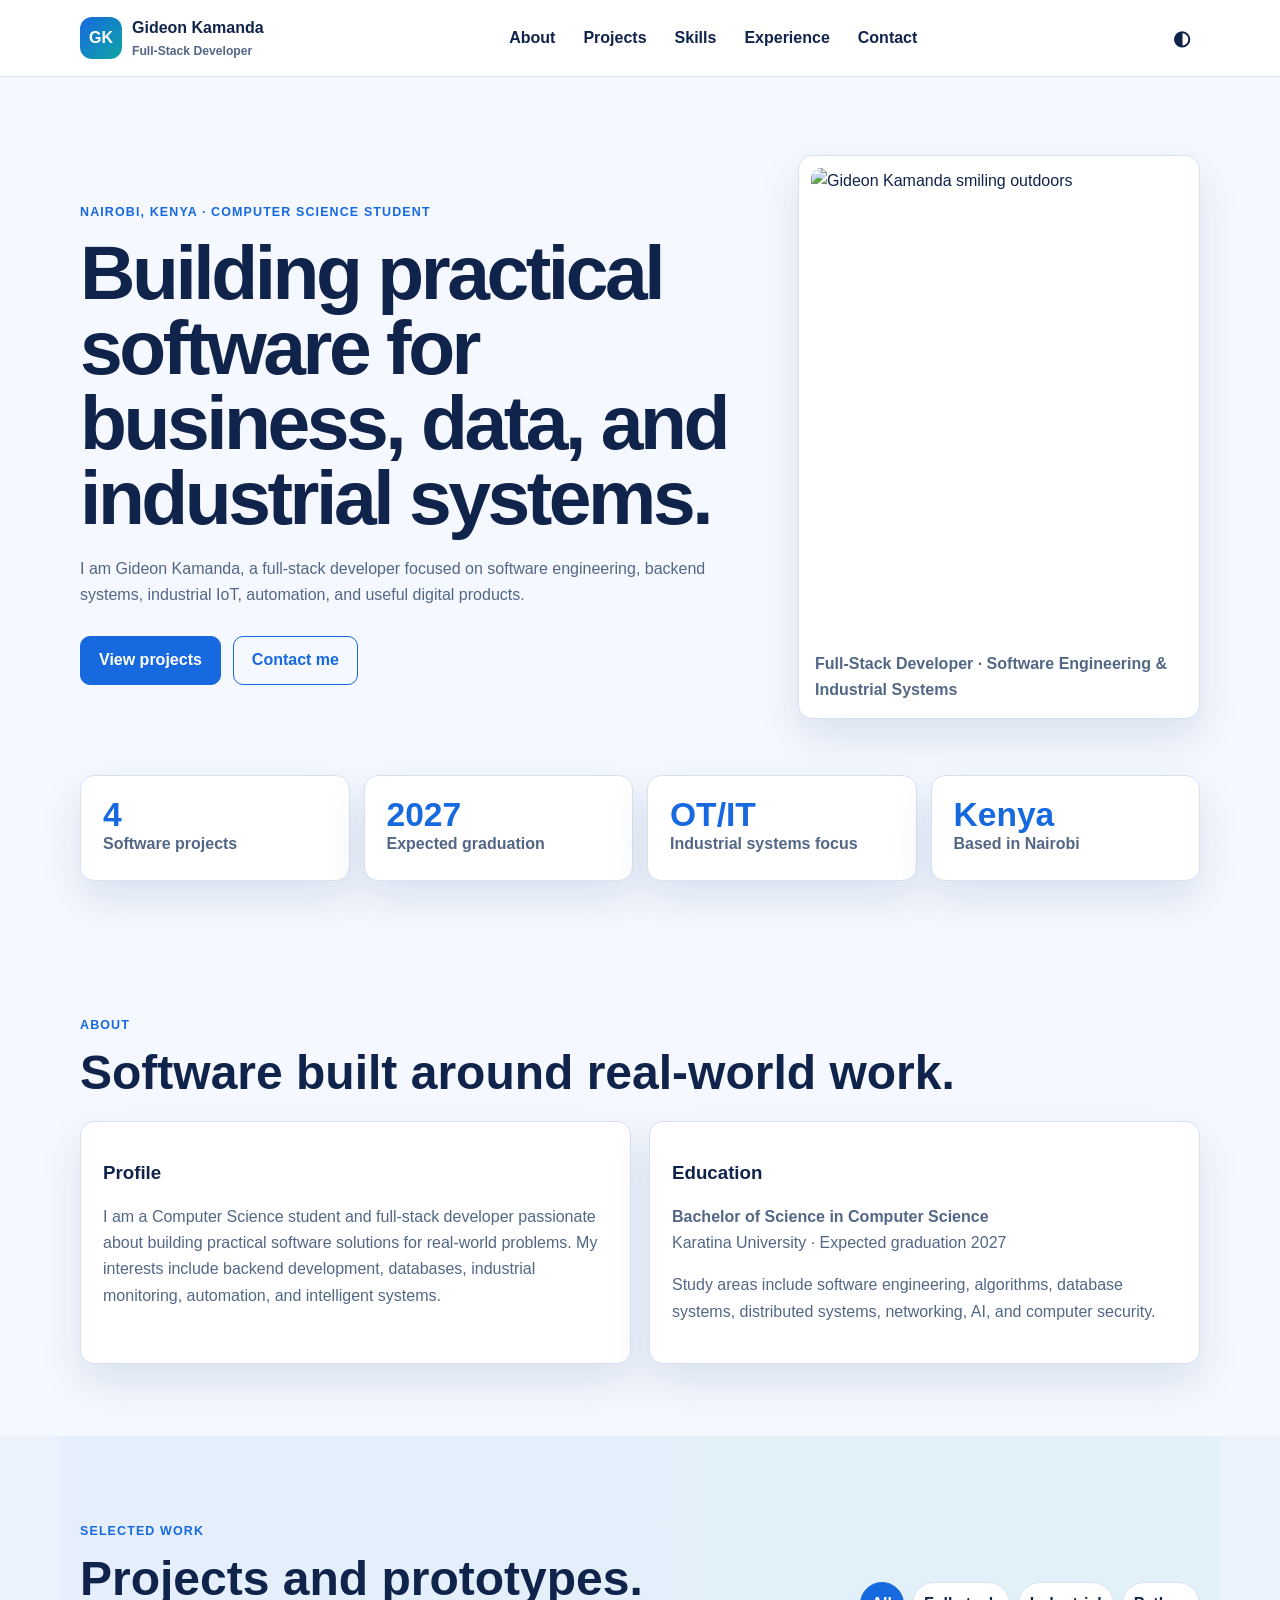
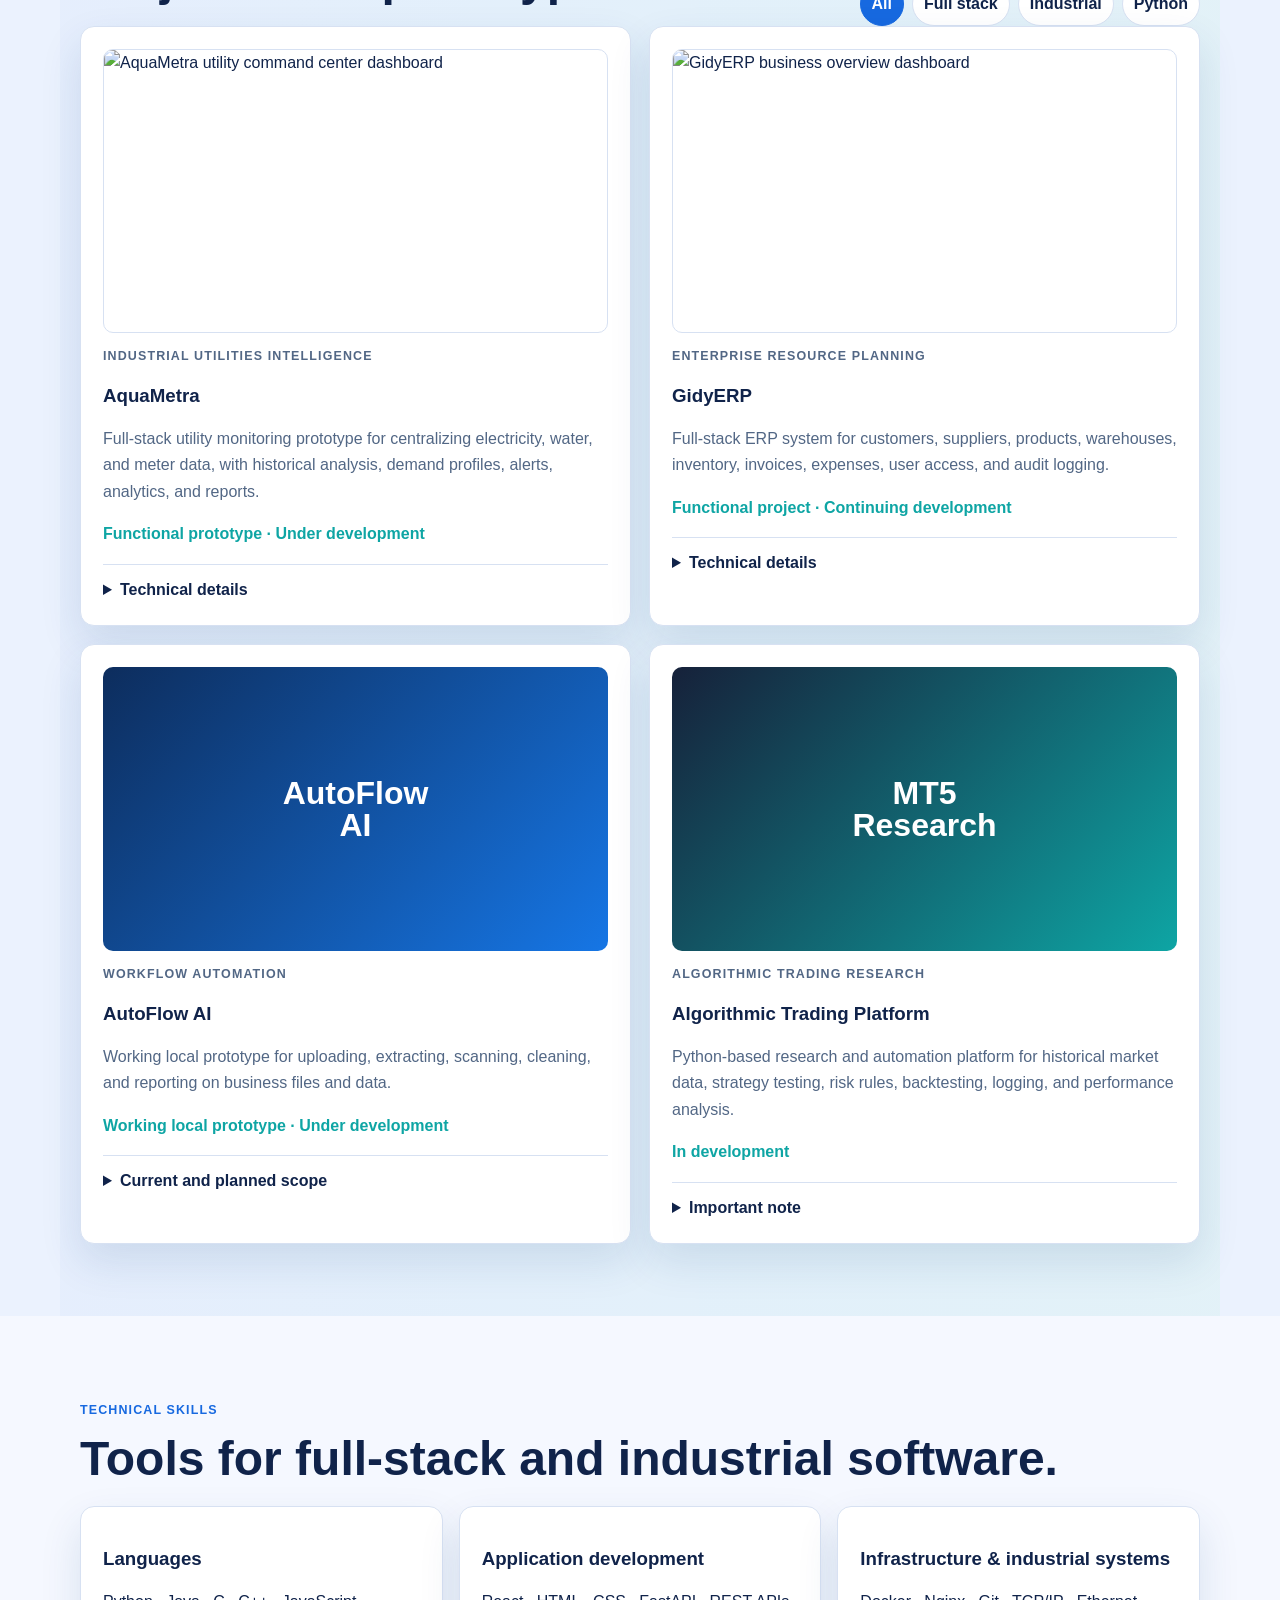
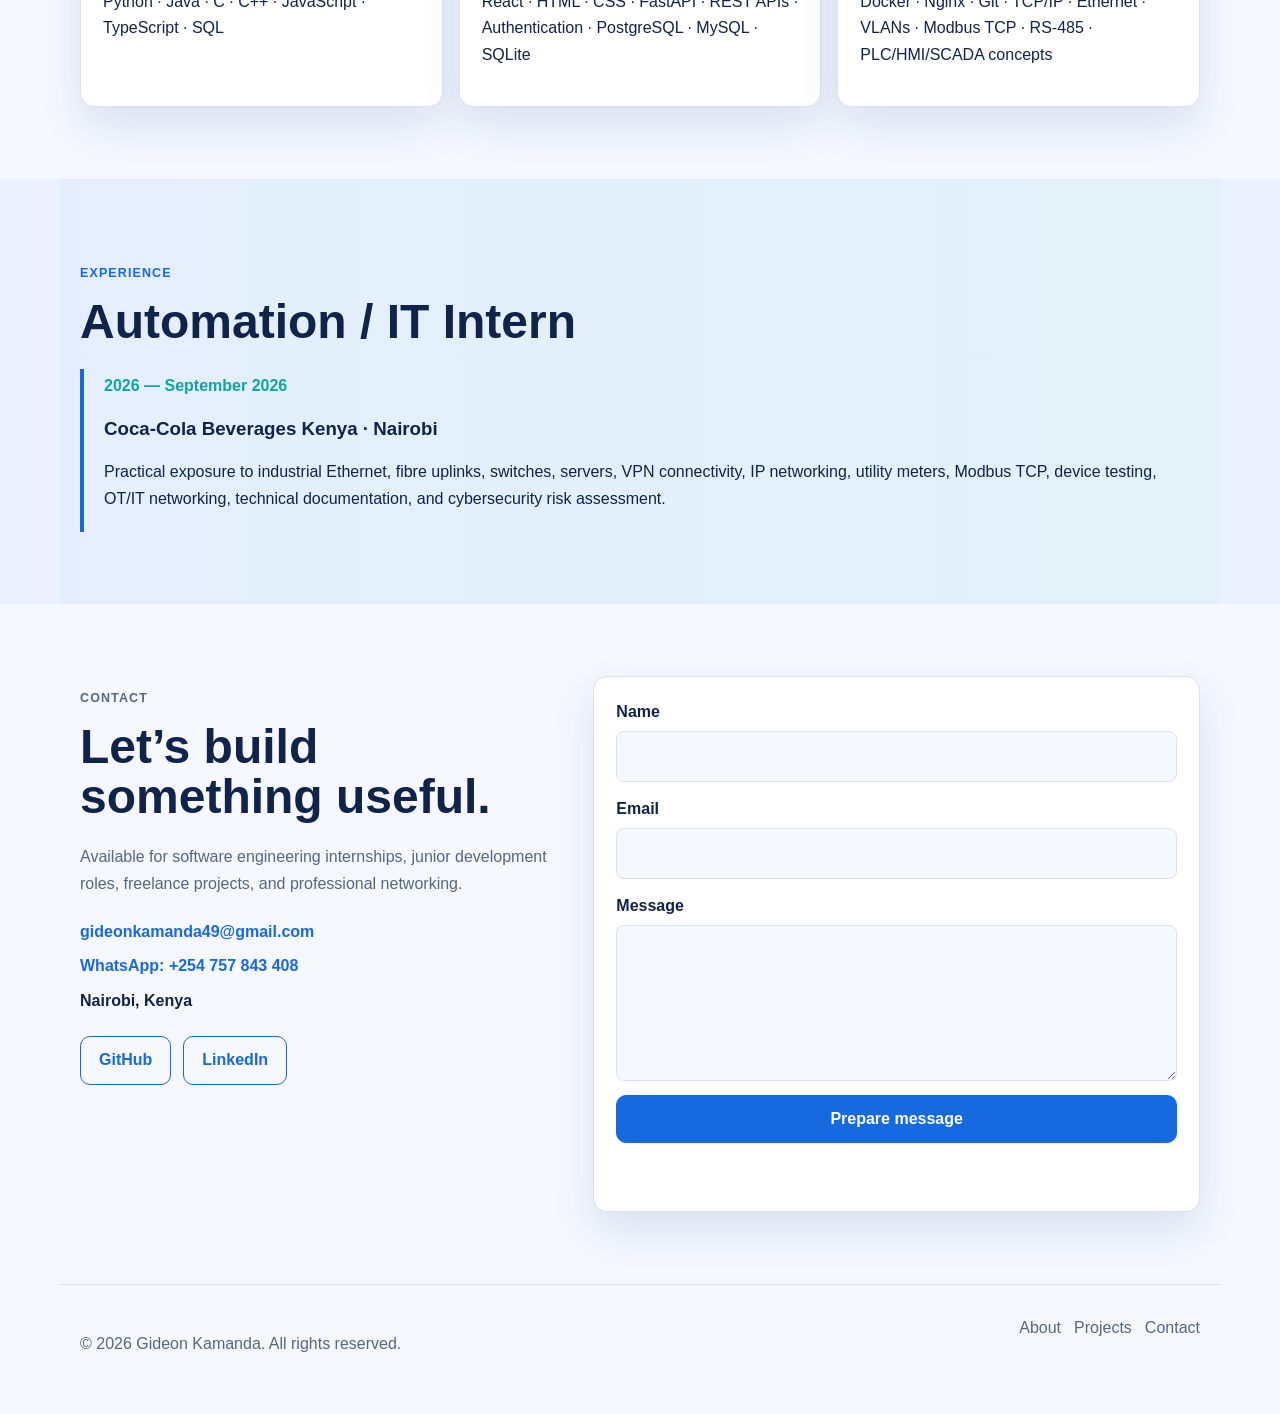
==== index.html @ 564db95b "Add files via upload" ====
<!doctype html>
<html lang="en">
<head>
  <meta charset="utf-8">
  <meta name="viewport" content="width=device-width, initial-scale=1">
  <meta name="description" content="Portfolio of Gideon Kamanda, a Nairobi-based full-stack developer and Computer Science student.">
  <title>Gideon Kamanda — Full-Stack Developer</title>
  <link rel="stylesheet" href="styles.css">
</head>
<body>
  <a class="skip-link" href="#main">Skip to content</a>
  <header class="site-header"><nav class="nav" aria-label="Main navigation">
    <a class="brand" href="#home"><span class="brand-mark">GK</span><span><strong>Gideon Kamanda</strong><small>Full-Stack Developer</small></span></a>
    <button class="menu-button" id="menuButton" type="button" aria-expanded="false" aria-controls="navLinks">Menu</button>
    <div class="nav-links" id="navLinks"><a href="#about">About</a><a href="#projects">Projects</a><a href="#skills">Skills</a><a href="#experience">Experience</a><a href="#contact">Contact</a></div>
    <button class="theme-button" id="themeButton" type="button" aria-label="Switch colour theme">◐</button>
  </nav></header>
  <main id="main">
    <section class="hero" id="home">
      <div class="hero-copy"><p class="eyebrow">Nairobi, Kenya · Computer Science Student</p><h1>Building practical software for business, data, and industrial systems.</h1><p>I am Gideon Kamanda, a full-stack developer focused on software engineering, backend systems, industrial IoT, automation, and useful digital products.</p><div class="actions"><a class="button primary" href="#projects">View projects</a><a class="button secondary" href="#contact">Contact me</a></div></div>
      <figure class="portrait"><img src="assets/gideon-kamanda.jpg" alt="Gideon Kamanda smiling outdoors"><figcaption>Full-Stack Developer · Software Engineering & Industrial Systems</figcaption></figure>
    </section>
    <section class="stats" aria-label="Portfolio highlights"><article><strong>4</strong><span>Software projects</span></article><article><strong>2027</strong><span>Expected graduation</span></article><article><strong>OT/IT</strong><span>Industrial systems focus</span></article><article><strong>Kenya</strong><span>Based in Nairobi</span></article></section>
    <section class="section" id="about"><p class="eyebrow">About</p><h2>Software built around real-world work.</h2><div class="grid two"><article class="panel"><h3>Profile</h3><p>I am a Computer Science student and full-stack developer passionate about building practical software solutions for real-world problems. My interests include backend development, databases, industrial monitoring, automation, and intelligent systems.</p></article><article class="panel"><h3>Education</h3><p><strong>Bachelor of Science in Computer Science</strong><br>Karatina University · Expected graduation 2027</p><p>Study areas include software engineering, algorithms, database systems, distributed systems, networking, AI, and computer security.</p></article></div></section>
    <section class="section tinted" id="projects"><div class="section-head"><div><p class="eyebrow">Selected work</p><h2>Projects and prototypes.</h2></div><div class="filters" aria-label="Project filters"><button class="filter active" type="button" data-filter="all">All</button><button class="filter" type="button" data-filter="fullstack">Full stack</button><button class="filter" type="button" data-filter="industrial">Industrial</button><button class="filter" type="button" data-filter="python">Python</button></div></div>
      <div class="grid two" id="projectGrid">
        <article class="project" data-category="industrial fullstack"><img src="assets/aquametra-command-center.png" alt="AquaMetra utility command center dashboard"><p class="tag">Industrial utilities intelligence</p><h3>AquaMetra</h3><p>Full-stack utility monitoring prototype for centralizing electricity, water, and meter data, with historical analysis, demand profiles, alerts, analytics, and reports.</p><p class="status">Functional prototype · Under development</p><details><summary>Technical details</summary><p>React, FastAPI, PostgreSQL, Docker, Modbus TCP, and industrial networking. The dashboard uses simulated demo data, not live production data.</p><img src="assets/aquametra-line-10.png" alt="AquaMetra Line 10 meter intelligence dashboard"></details></article>
        <article class="project" data-category="fullstack"><img src="assets/gidy-erp-dashboard.png" alt="GidyERP business overview dashboard"><p class="tag">Enterprise resource planning</p><h3>GidyERP</h3><p>Full-stack ERP system for customers, suppliers, products, warehouses, inventory, invoices, expenses, user access, and audit logging.</p><p class="status">Functional project · Continuing development</p><details><summary>Technical details</summary><p>React, FastAPI, PostgreSQL, Docker, Nginx, and Electron, with web and desktop application architecture.</p></details></article>
        <article class="project" data-category="fullstack"><div class="project-placeholder">AutoFlow<br>AI</div><p class="tag">Workflow automation</p><h3>AutoFlow AI</h3><p>Working local prototype for uploading, extracting, scanning, cleaning, and reporting on business files and data.</p><p class="status">Working local prototype · Under development</p><details><summary>Current and planned scope</summary><p>Current: file and ZIP handling, table and document scanning, data-quality alerts, and automated reports. Planned: accounts, PostgreSQL, AI assistance, workflows, email automation, integrations, and deployment.</p></details></article>
        <article class="project" data-category="python"><div class="project-placeholder trading">MT5<br>Research</div><p class="tag">Algorithmic trading research</p><h3>Algorithmic Trading Platform</h3><p>Python-based research and automation platform for historical market data, strategy testing, risk rules, backtesting, logging, and performance analysis.</p><p class="status">In development</p><details><summary>Important note</summary><p>This is a research project and does not guarantee profits or investment returns.</p></details></article>
      </div>
    </section>
    <section class="section" id="skills"><p class="eyebrow">Technical skills</p><h2>Tools for full-stack and industrial software.</h2><div class="skill-groups"><article><h3>Languages</h3><p>Python · Java · C · C++ · JavaScript · TypeScript · SQL</p></article><article><h3>Application development</h3><p>React · HTML · CSS · FastAPI · REST APIs · Authentication · PostgreSQL · MySQL · SQLite</p></article><article><h3>Infrastructure & industrial systems</h3><p>Docker · Nginx · Git · TCP/IP · Ethernet · VLANs · Modbus TCP · RS-485 · PLC/HMI/SCADA concepts</p></article></div></section>
    <section class="section tinted" id="experience"><p class="eyebrow">Experience</p><h2>Automation / IT Intern</h2><div class="timeline"><article><time>2026 — September 2026</time><h3>Coca-Cola Beverages Kenya · Nairobi</h3><p>Practical exposure to industrial Ethernet, fibre uplinks, switches, servers, VPN connectivity, IP networking, utility meters, Modbus TCP, device testing, OT/IT networking, technical documentation, and cybersecurity risk assessment.</p></article></div></section>
    <section class="section contact" id="contact"><div><p class="eyebrow">Contact</p><h2>Let’s build something useful.</h2><p>Available for software engineering internships, junior development roles, freelance projects, and professional networking.</p><address><a href="mailto:gideonkamanda49@gmail.com">gideonkamanda49@gmail.com</a><a href="https://wa.me/254757843408" target="_blank" rel="noreferrer">WhatsApp: +254 757 843 408</a><span>Nairobi, Kenya</span></address><div class="socials" style="display:flex;flex-wrap:wrap;gap:12px"><a class="button secondary" href="https://github.com/GIDEON-glichy" target="_blank" rel="noreferrer">GitHub</a><a class="button secondary" href="https://www.linkedin.com/in/gideon-kamanda-863890294" target="_blank" rel="noreferrer">LinkedIn</a></div></div><form id="contactForm" class="contact-form"><label>Name<input name="name" required></label><label>Email<input type="email" name="email" required></label><label>Message<textarea name="message" rows="5" required></textarea></label><button class="button primary" type="submit">Prepare message</button><p id="formStatus" role="status"></p></form></section>
  </main>
  <footer class="footer"><p>© <span id="year"></span> Gideon Kamanda. All rights reserved.</p><div><a href="#about">About</a><a href="#projects">Projects</a><a href="#contact">Contact</a></div></footer>
  <script src="script.js"></script>
</body>
</html>
---- styles.css ----
:root{--bg:#f5f8ff;--paper:#fff;--ink:#10234a;--muted:#526785;--line:#d7e1f2;--blue:#1769e0;--aqua:#0ea5a4;--soft:#eaf2ff;--shadow:0 18px 42px rgba(19,62,125,.12);--radius:14px;--max:1160px}*{box-sizing:border-box}html{scroll-behavior:smooth}body{margin:0;background:var(--bg);color:var(--ink);font:16px/1.65 Inter,Segoe UI,Arial,sans-serif}body.dark{--bg:#091426;--paper:#11213b;--ink:#eef5ff;--muted:#b2c1d8;--line:#284362;--blue:#6da8ff;--aqua:#46d5cf;--soft:#132b4d}a{color:inherit;text-decoration:none}img{max-width:100%;display:block}button,input,textarea{font:inherit}:focus-visible{outline:3px solid var(--aqua);outline-offset:3px}.skip-link{position:fixed;top:10px;left:10px;transform:translateY(-150%);z-index:30;background:var(--aqua);padding:8px 12px;border-radius:8px}.skip-link:focus{transform:none}.site-header{position:sticky;top:0;z-index:10;background:color-mix(in srgb,var(--paper) 92%,transparent);backdrop-filter:blur(12px);border-bottom:1px solid var(--line)}.nav,.hero,.stats,.section,.footer{width:min(100%,var(--max));margin:auto;padding-left:20px;padding-right:20px}.nav{min-height:76px;display:flex;align-items:center;gap:18px;justify-content:space-between}.brand{display:flex;align-items:center;gap:10px;font-weight:900}.brand small{display:block;font-size:.76rem;color:var(--muted)}.brand-mark{width:42px;height:42px;display:grid;place-items:center;border-radius:12px;background:linear-gradient(135deg,var(--blue),var(--aqua));color:white}.nav-links{display:flex;gap:8px}.nav-links a,.theme-button,.menu-button{padding:8px 10px;border:0;border-radius:9px;background:transparent;color:inherit;font-weight:800}.nav-links a:hover,.theme-button:hover{background:var(--soft)}.theme-button{font-size:1.25rem;cursor:pointer}.menu-button{display:none;border:1px solid var(--line)}.hero{display:grid;grid-template-columns:1.25fr .75fr;gap:48px;align-items:center;padding-top:78px;padding-bottom:56px}.eyebrow,.tag{color:var(--blue);font-size:.78rem;font-weight:900;text-transform:uppercase;letter-spacing:.09em}h1{font-size:clamp(2.8rem,6vw,5rem);line-height:.98;letter-spacing:-.045em;margin:0 0 20px}h2{font-size:clamp(2rem,4vw,3rem);line-height:1.05;margin:0 0 22px}h3{line-height:1.2}.hero-copy>p:not(.eyebrow),.panel p,.project p,.contact p{color:var(--muted)}.actions{display:flex;flex-wrap:wrap;gap:12px;margin-top:28px}.button{display:inline-flex;justify-content:center;align-items:center;min-height:46px;padding:10px 18px;border-radius:10px;font-weight:900;cursor:pointer}.primary{border:1px solid var(--blue);background:var(--blue);color:white}.secondary{border:1px solid var(--blue);color:var(--blue)}.portrait{margin:0;background:var(--paper);padding:12px;border:1px solid var(--line);border-radius:var(--radius);box-shadow:var(--shadow)}.portrait img{aspect-ratio:4/5;object-fit:cover;border-radius:10px}.portrait figcaption{padding:13px 4px 2px;color:var(--muted);font-weight:700}.stats{display:grid;grid-template-columns:repeat(4,1fr);gap:14px;padding-bottom:50px}.stats article,.panel,.project,.contact-form,.skill-groups article{background:var(--paper);border:1px solid var(--line);border-radius:var(--radius);box-shadow:var(--shadow);padding:22px}.stats strong{display:block;color:var(--blue);font-size:2.1rem;line-height:1}.stats span{color:var(--muted);font-weight:800}.section{padding-top:72px;padding-bottom:72px}.tinted{background:linear-gradient(90deg,color-mix(in srgb,var(--blue) 7%,transparent),color-mix(in srgb,var(--aqua) 8%,transparent));box-shadow:0 0 0 100vmax color-mix(in srgb,var(--blue) 4%,transparent);clip-path:inset(0 -100vmax)}.grid{display:grid;gap:18px}.grid.two{grid-template-columns:repeat(2,minmax(0,1fr))}.section-head{display:flex;align-items:end;justify-content:space-between;gap:18px}.filters{display:flex;flex-wrap:wrap;gap:8px}.filter{padding:8px 11px;border:1px solid var(--line);border-radius:999px;background:var(--paper);color:var(--ink);font-weight:800;cursor:pointer}.filter.active{background:var(--blue);color:white;border-color:var(--blue)}.project>img{aspect-ratio:16/9;object-fit:cover;border:1px solid var(--line);border-radius:10px}.project-placeholder{display:grid;place-items:center;aspect-ratio:16/9;background:linear-gradient(135deg,#0d2d5d,#1676e5);color:white;font-size:2rem;font-weight:900;line-height:1;text-align:center;border-radius:10px}.project-placeholder.trading{background:linear-gradient(135deg,#16213a,#0ea5a4)}.status{font-weight:900;color:var(--aqua)!important}.project details{border-top:1px solid var(--line);margin-top:14px;padding-top:12px}.project details img{margin-top:14px;border-radius:8px}.project summary{cursor:pointer;font-weight:900}.skill-groups{display:grid;grid-template-columns:repeat(3,1fr);gap:16px}.timeline article{border-left:4px solid var(--blue);padding:4px 0 4px 20px}.timeline time{color:var(--aqua);font-weight:900}.contact{display:grid;grid-template-columns:.8fr 1fr;gap:28px}.contact-form{display:grid;gap:14px}.contact-form label{display:grid;gap:6px;font-weight:800}.contact-form input,.contact-form textarea{padding:11px;border:1px solid var(--line);border-radius:8px;background:var(--bg);color:var(--ink)}address{display:grid;gap:8px;margin:22px 0;font-style:normal;font-weight:800}address a{color:var(--blue)}.note,#formStatus{font-weight:700;color:var(--muted)}.footer{display:flex;justify-content:space-between;gap:14px;padding-top:30px;padding-bottom:40px;border-top:1px solid var(--line);color:var(--muted)}.footer div{display:flex;gap:13px}.is-hidden{display:none!important}@media(max-width:820px){.hero,.contact,.grid.two,.skill-groups{grid-template-columns:1fr}.hero{padding-top:46px}.nav{flex-wrap:wrap}.menu-button{display:block;margin-left:auto}.nav-links{display:none;width:100%;flex-direction:column;order:3}.nav-links.open{display:flex}.stats{grid-template-columns:repeat(2,1fr)}.section-head{display:grid}}@media(max-width:520px){.stats{grid-template-columns:1fr}.footer{display:grid}.nav{gap:10px}.brand small{display:none}}
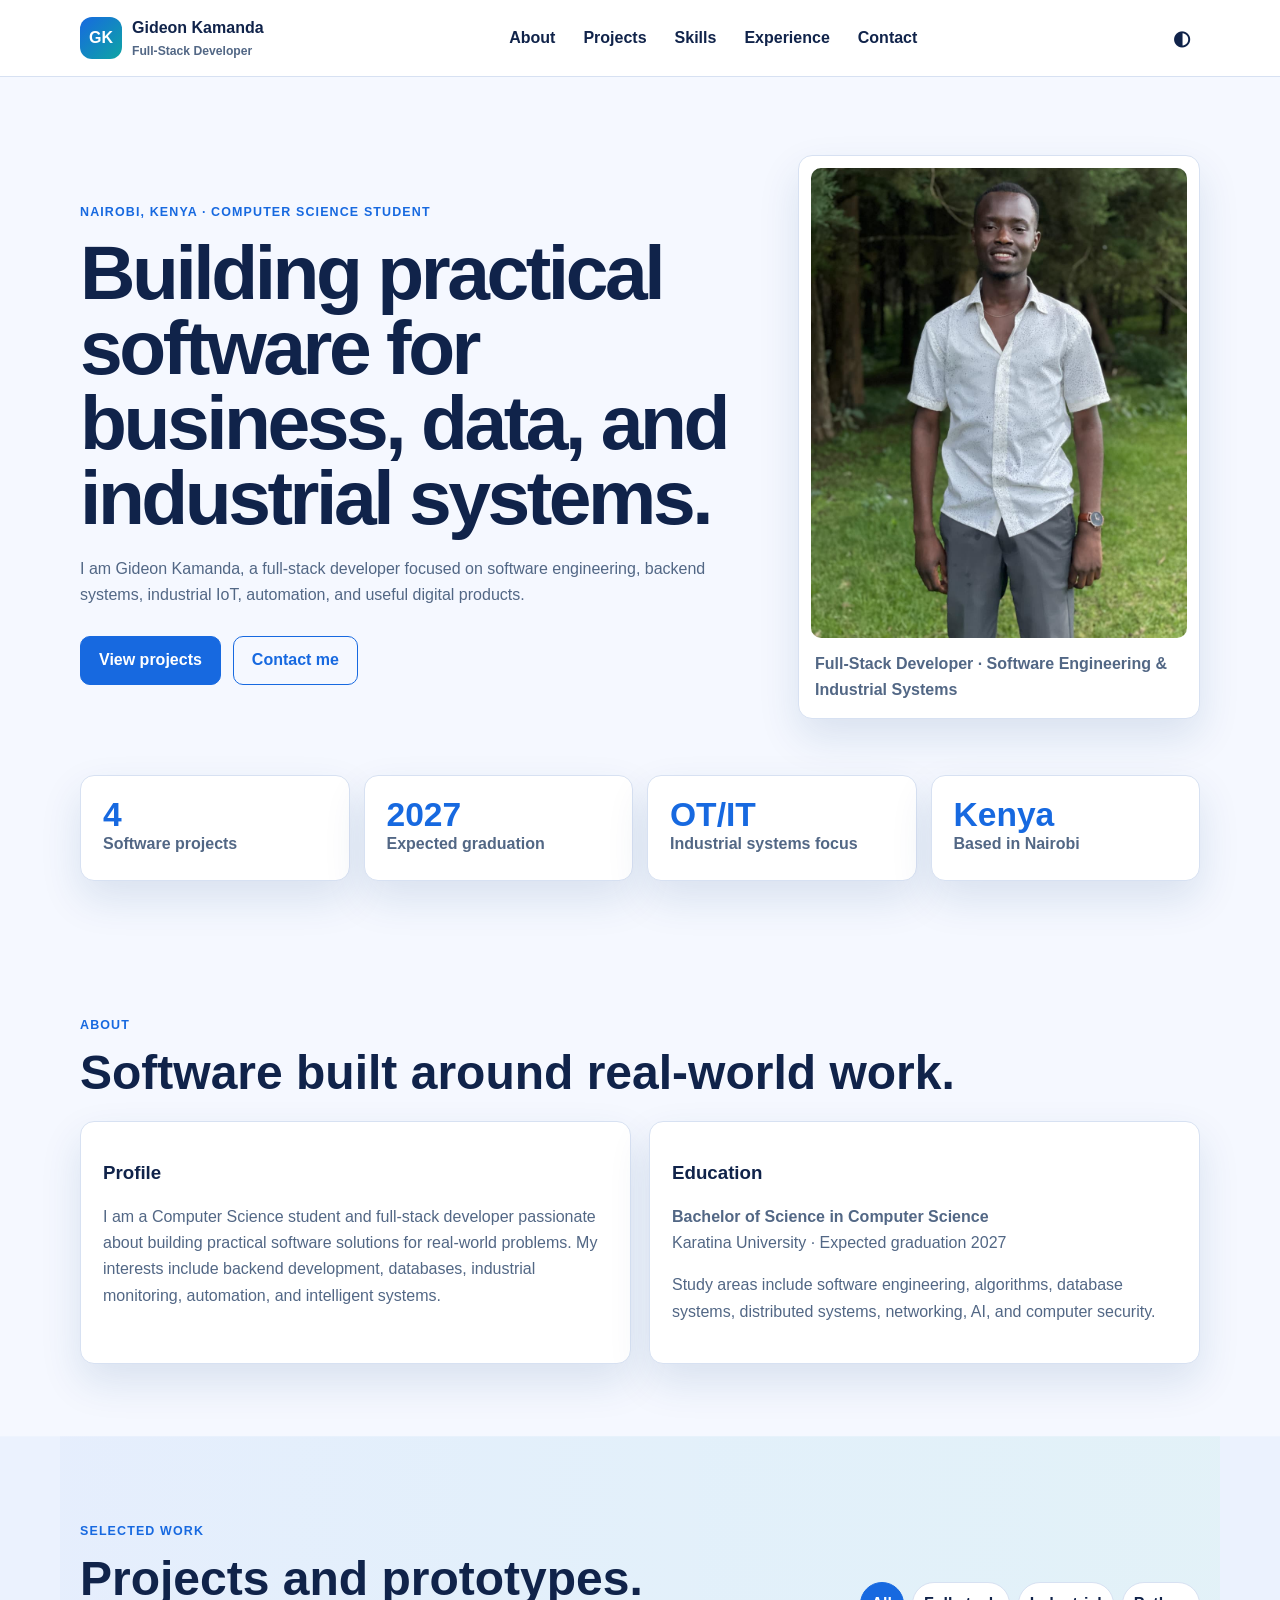
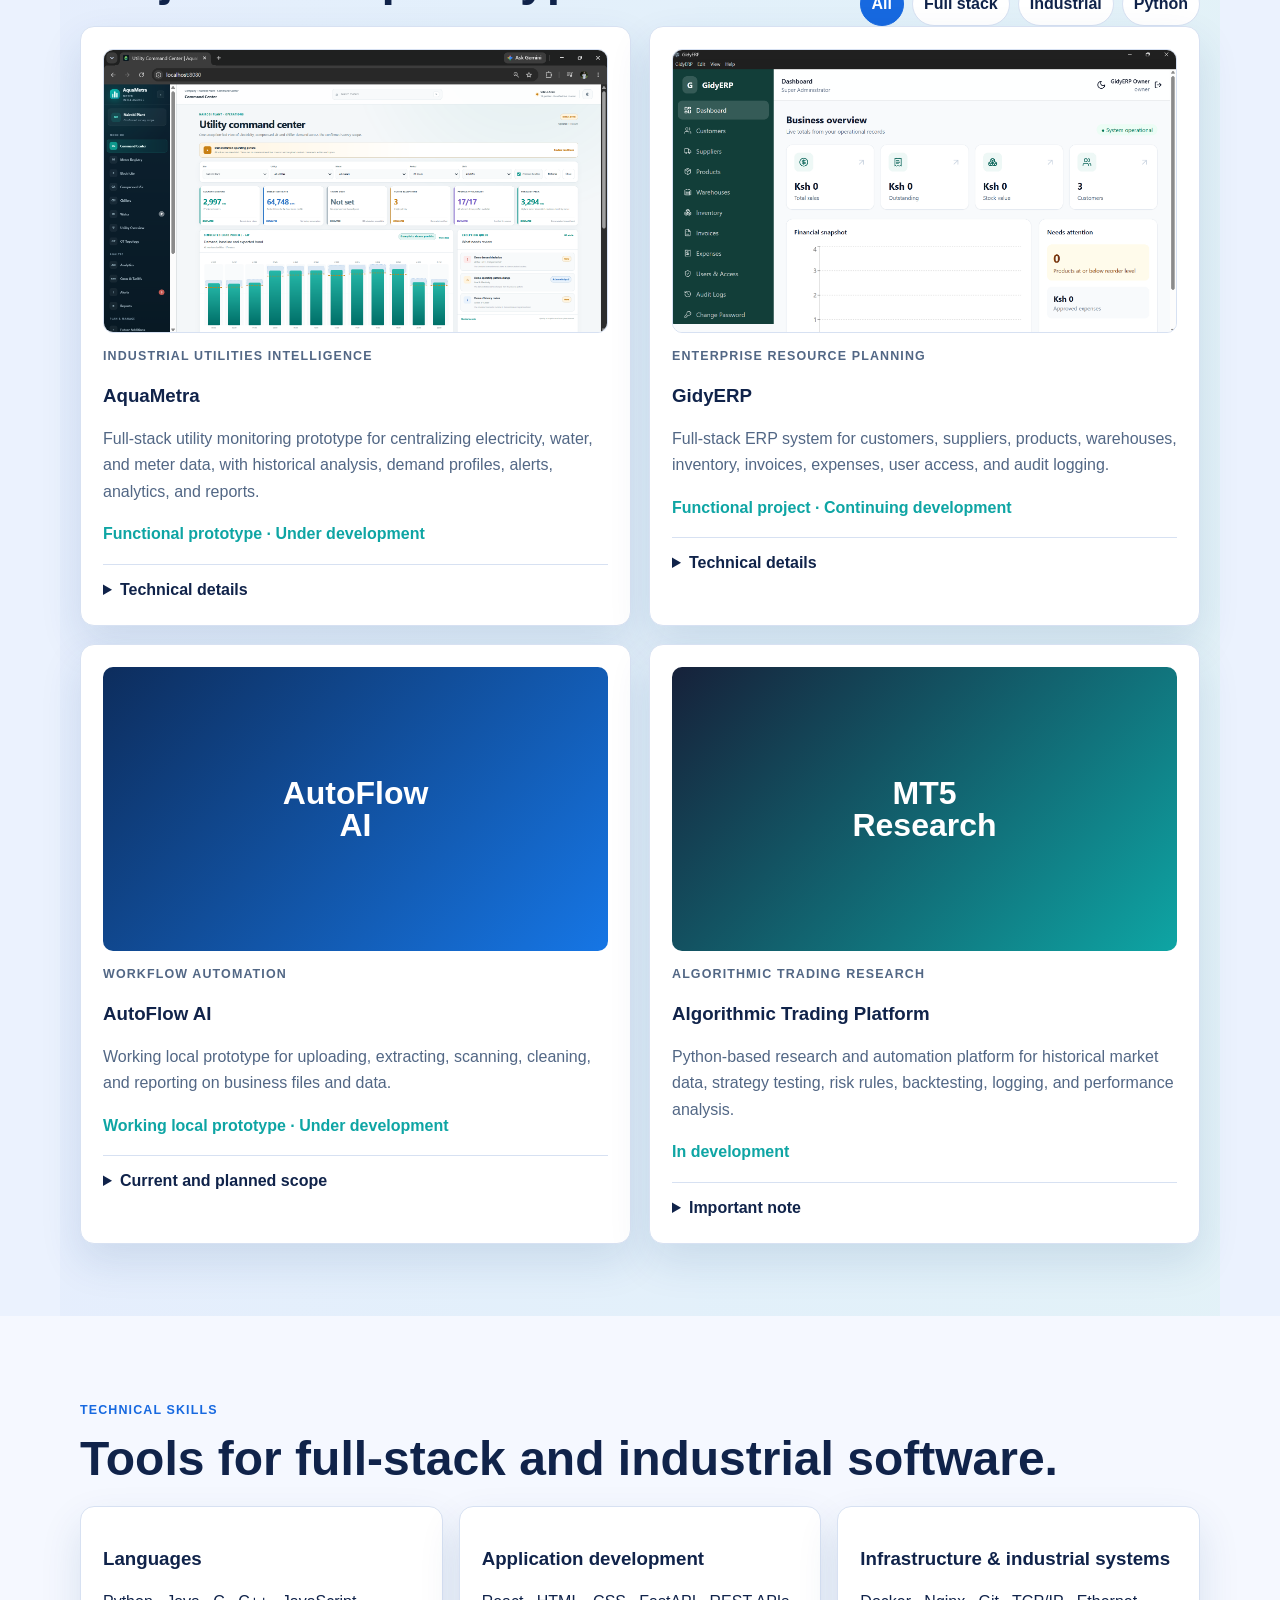
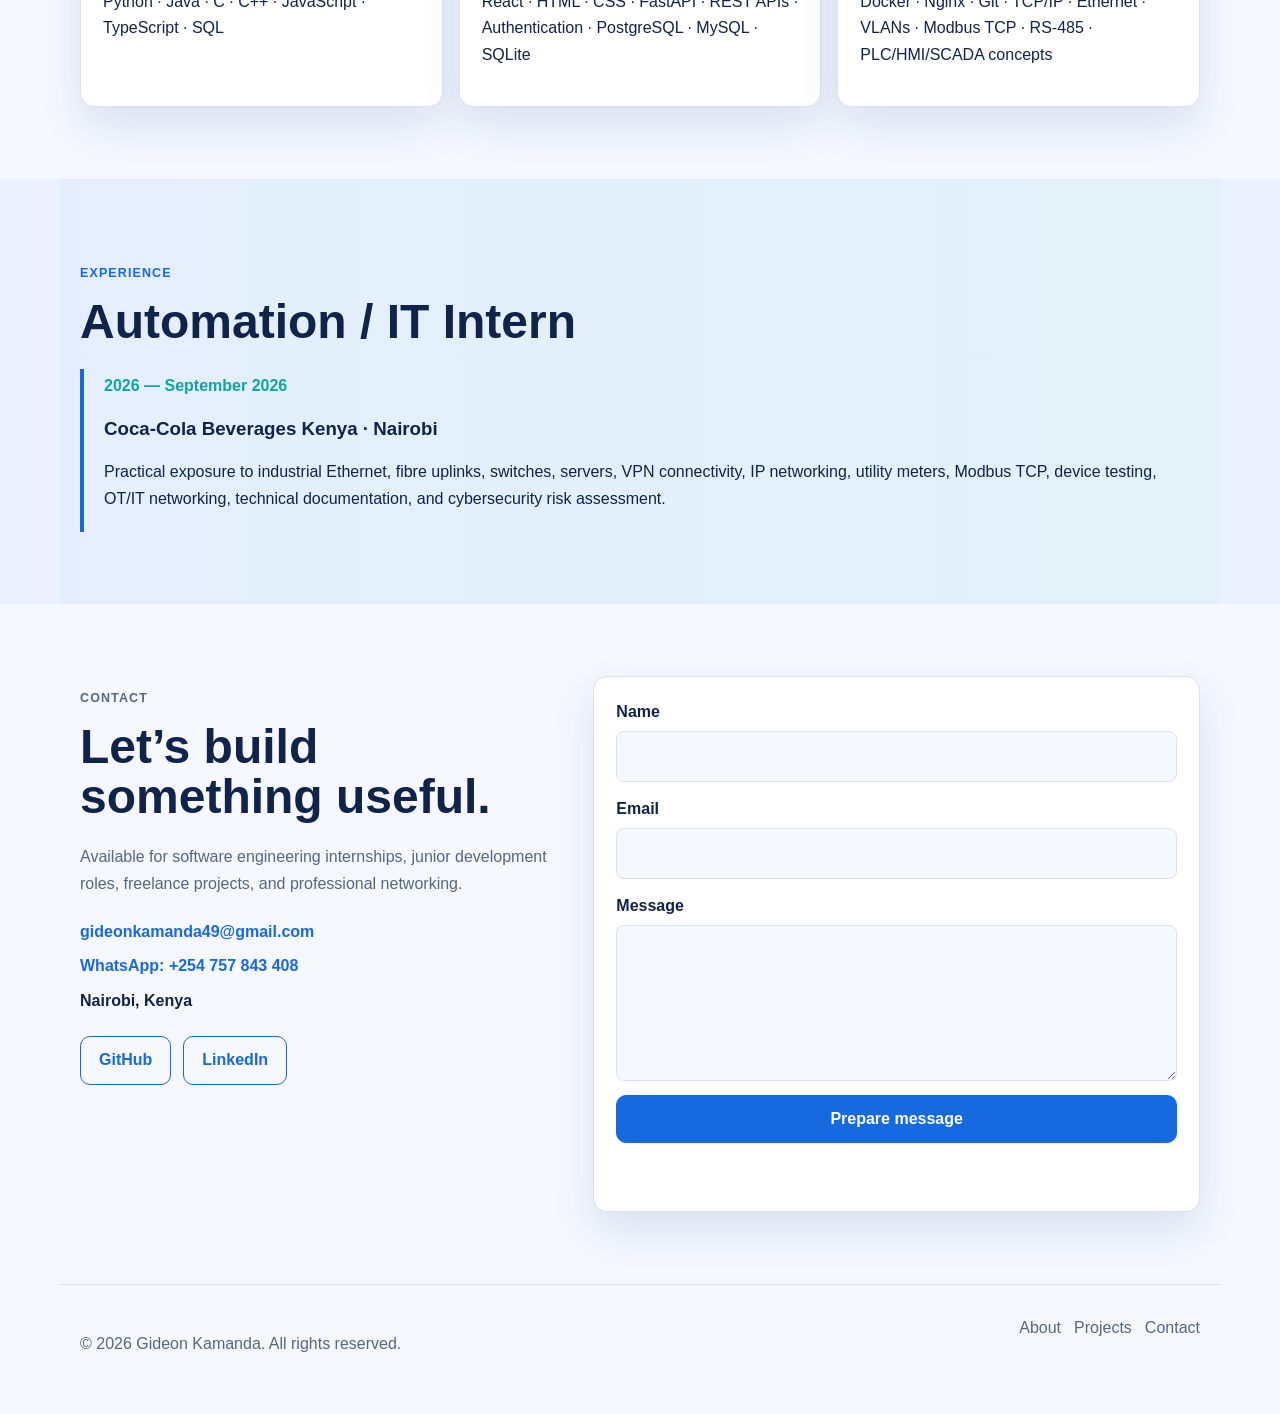
==== commit aef1880f: "Fix image source paths in index.html" ====
--- a/index.html
+++ b/index.html
@@ -18,14 +18,14 @@
   <main id="main">
     <section class="hero" id="home">
       <div class="hero-copy"><p class="eyebrow">Nairobi, Kenya · Computer Science Student</p><h1>Building practical software for business, data, and industrial systems.</h1><p>I am Gideon Kamanda, a full-stack developer focused on software engineering, backend systems, industrial IoT, automation, and useful digital products.</p><div class="actions"><a class="button primary" href="#projects">View projects</a><a class="button secondary" href="#contact">Contact me</a></div></div>
-      <figure class="portrait"><img src="assets/gideon-kamanda.jpg" alt="Gideon Kamanda smiling outdoors"><figcaption>Full-Stack Developer · Software Engineering & Industrial Systems</figcaption></figure>
+      <figure class="portrait"><img src="gideon-kamanda.jpg" alt="Gideon Kamanda smiling outdoors"><figcaption>Full-Stack Developer · Software Engineering & Industrial Systems</figcaption></figure>
     </section>
     <section class="stats" aria-label="Portfolio highlights"><article><strong>4</strong><span>Software projects</span></article><article><strong>2027</strong><span>Expected graduation</span></article><article><strong>OT/IT</strong><span>Industrial systems focus</span></article><article><strong>Kenya</strong><span>Based in Nairobi</span></article></section>
     <section class="section" id="about"><p class="eyebrow">About</p><h2>Software built around real-world work.</h2><div class="grid two"><article class="panel"><h3>Profile</h3><p>I am a Computer Science student and full-stack developer passionate about building practical software solutions for real-world problems. My interests include backend development, databases, industrial monitoring, automation, and intelligent systems.</p></article><article class="panel"><h3>Education</h3><p><strong>Bachelor of Science in Computer Science</strong><br>Karatina University · Expected graduation 2027</p><p>Study areas include software engineering, algorithms, database systems, distributed systems, networking, AI, and computer security.</p></article></div></section>
     <section class="section tinted" id="projects"><div class="section-head"><div><p class="eyebrow">Selected work</p><h2>Projects and prototypes.</h2></div><div class="filters" aria-label="Project filters"><button class="filter active" type="button" data-filter="all">All</button><button class="filter" type="button" data-filter="fullstack">Full stack</button><button class="filter" type="button" data-filter="industrial">Industrial</button><button class="filter" type="button" data-filter="python">Python</button></div></div>
       <div class="grid two" id="projectGrid">
-        <article class="project" data-category="industrial fullstack"><img src="assets/aquametra-command-center.png" alt="AquaMetra utility command center dashboard"><p class="tag">Industrial utilities intelligence</p><h3>AquaMetra</h3><p>Full-stack utility monitoring prototype for centralizing electricity, water, and meter data, with historical analysis, demand profiles, alerts, analytics, and reports.</p><p class="status">Functional prototype · Under development</p><details><summary>Technical details</summary><p>React, FastAPI, PostgreSQL, Docker, Modbus TCP, and industrial networking. The dashboard uses simulated demo data, not live production data.</p><img src="assets/aquametra-line-10.png" alt="AquaMetra Line 10 meter intelligence dashboard"></details></article>
-        <article class="project" data-category="fullstack"><img src="assets/gidy-erp-dashboard.png" alt="GidyERP business overview dashboard"><p class="tag">Enterprise resource planning</p><h3>GidyERP</h3><p>Full-stack ERP system for customers, suppliers, products, warehouses, inventory, invoices, expenses, user access, and audit logging.</p><p class="status">Functional project · Continuing development</p><details><summary>Technical details</summary><p>React, FastAPI, PostgreSQL, Docker, Nginx, and Electron, with web and desktop application architecture.</p></details></article>
+        <article class="project" data-category="industrial fullstack"><img src="aquametra-command-center.png" alt="AquaMetra utility command center dashboard"><p class="tag">Industrial utilities intelligence</p><h3>AquaMetra</h3><p>Full-stack utility monitoring prototype for centralizing electricity, water, and meter data, with historical analysis, demand profiles, alerts, analytics, and reports.</p><p class="status">Functional prototype · Under development</p><details><summary>Technical details</summary><p>React, FastAPI, PostgreSQL, Docker, Modbus TCP, and industrial networking. The dashboard uses simulated demo data, not live production data.</p><img src="aquametra-line-10.png" alt="AquaMetra Line 10 meter intelligence dashboard"></details></article>
+        <article class="project" data-category="fullstack"><img src="gidy-erp-dashboard.png" alt="GidyERP business overview dashboard"><p class="tag">Enterprise resource planning</p><h3>GidyERP</h3><p>Full-stack ERP system for customers, suppliers, products, warehouses, inventory, invoices, expenses, user access, and audit logging.</p><p class="status">Functional project · Continuing development</p><details><summary>Technical details</summary><p>React, FastAPI, PostgreSQL, Docker, Nginx, and Electron, with web and desktop application architecture.</p></details></article>
         <article class="project" data-category="fullstack"><div class="project-placeholder">AutoFlow<br>AI</div><p class="tag">Workflow automation</p><h3>AutoFlow AI</h3><p>Working local prototype for uploading, extracting, scanning, cleaning, and reporting on business files and data.</p><p class="status">Working local prototype · Under development</p><details><summary>Current and planned scope</summary><p>Current: file and ZIP handling, table and document scanning, data-quality alerts, and automated reports. Planned: accounts, PostgreSQL, AI assistance, workflows, email automation, integrations, and deployment.</p></details></article>
         <article class="project" data-category="python"><div class="project-placeholder trading">MT5<br>Research</div><p class="tag">Algorithmic trading research</p><h3>Algorithmic Trading Platform</h3><p>Python-based research and automation platform for historical market data, strategy testing, risk rules, backtesting, logging, and performance analysis.</p><p class="status">In development</p><details><summary>Important note</summary><p>This is a research project and does not guarantee profits or investment returns.</p></details></article>
       </div>
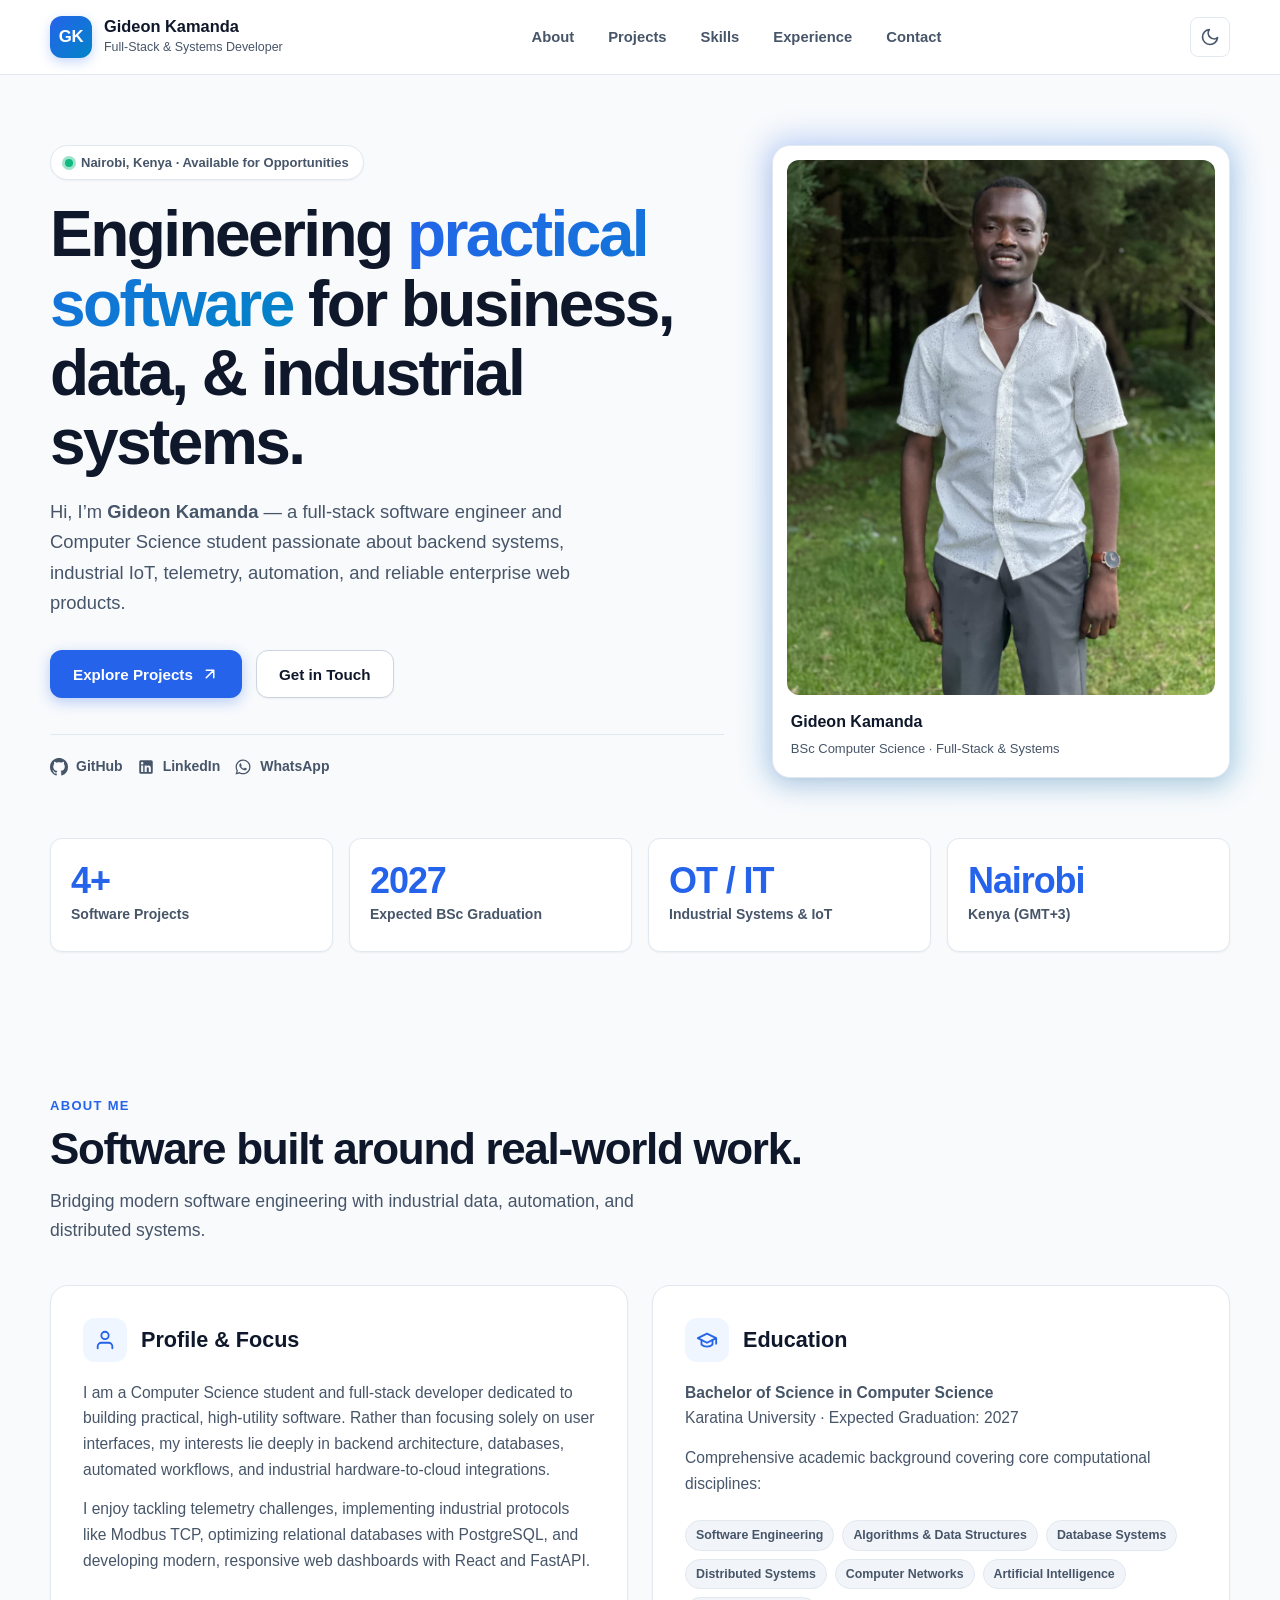
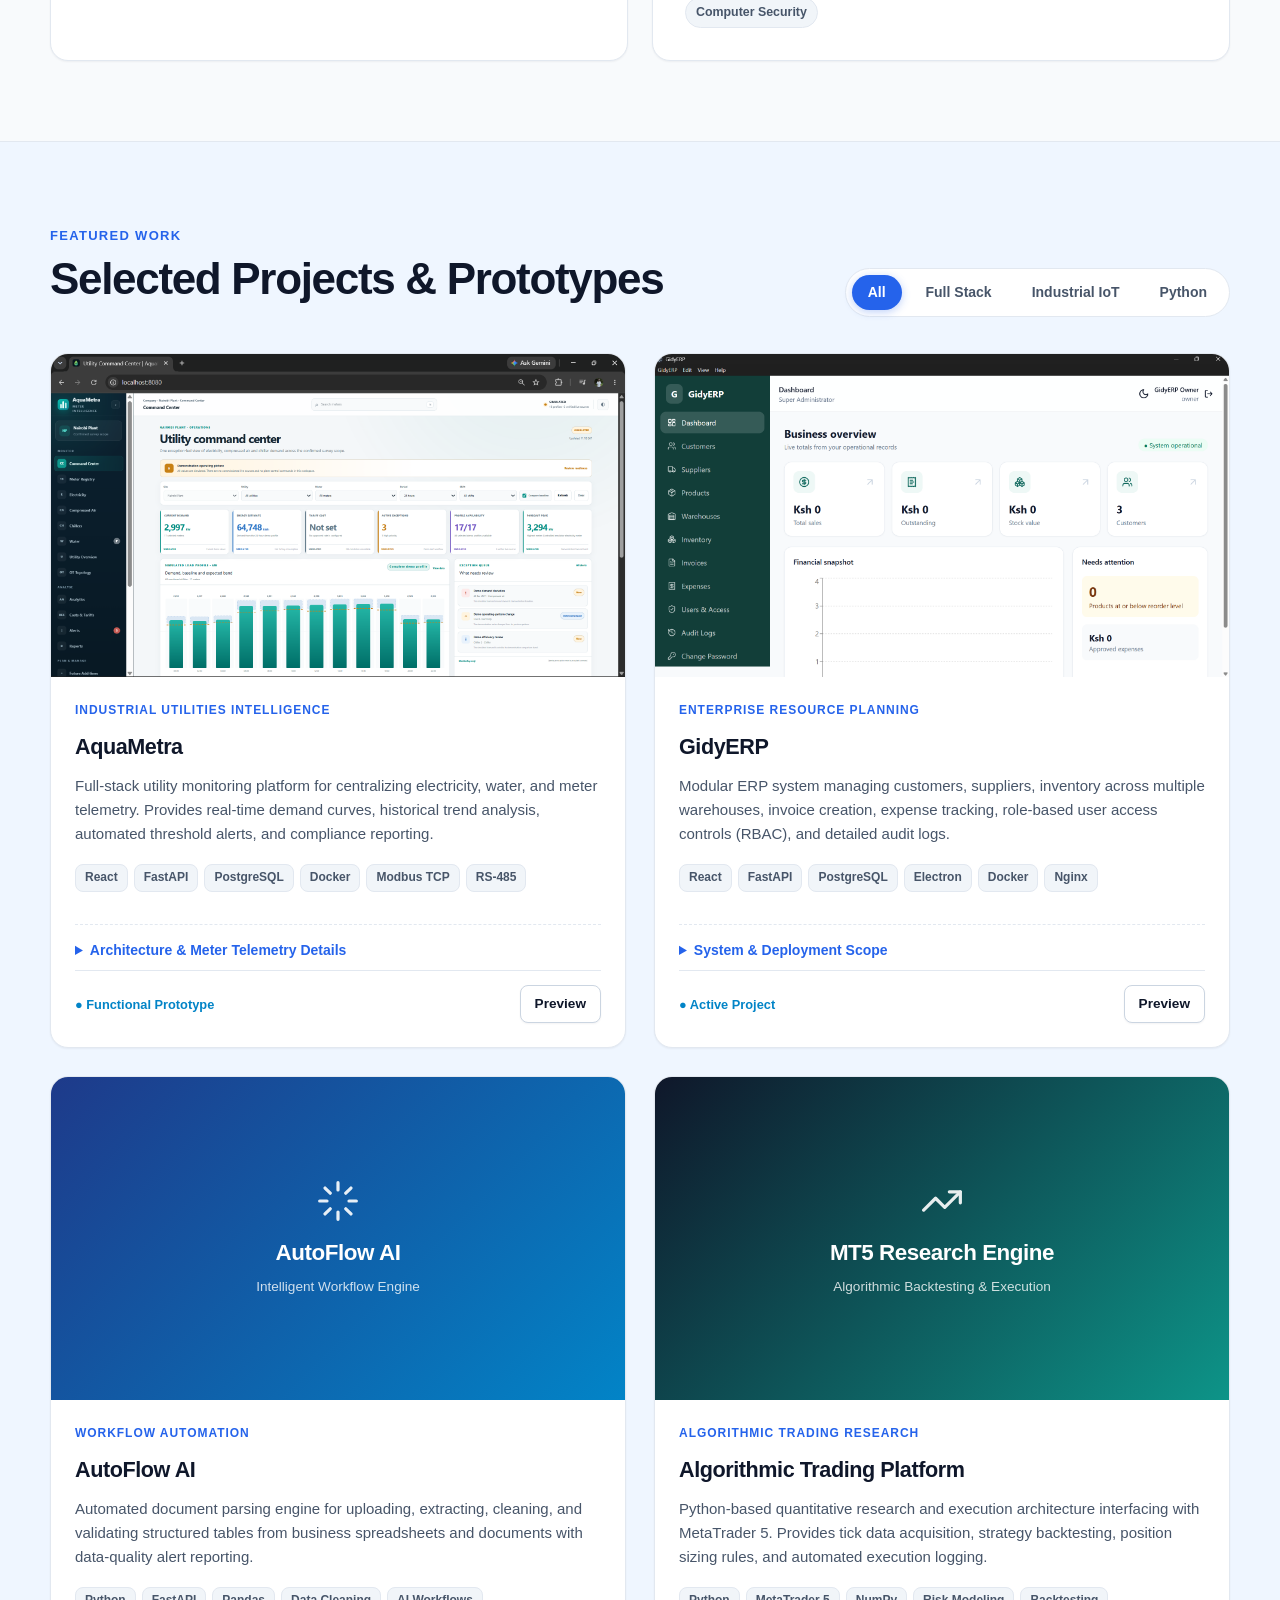
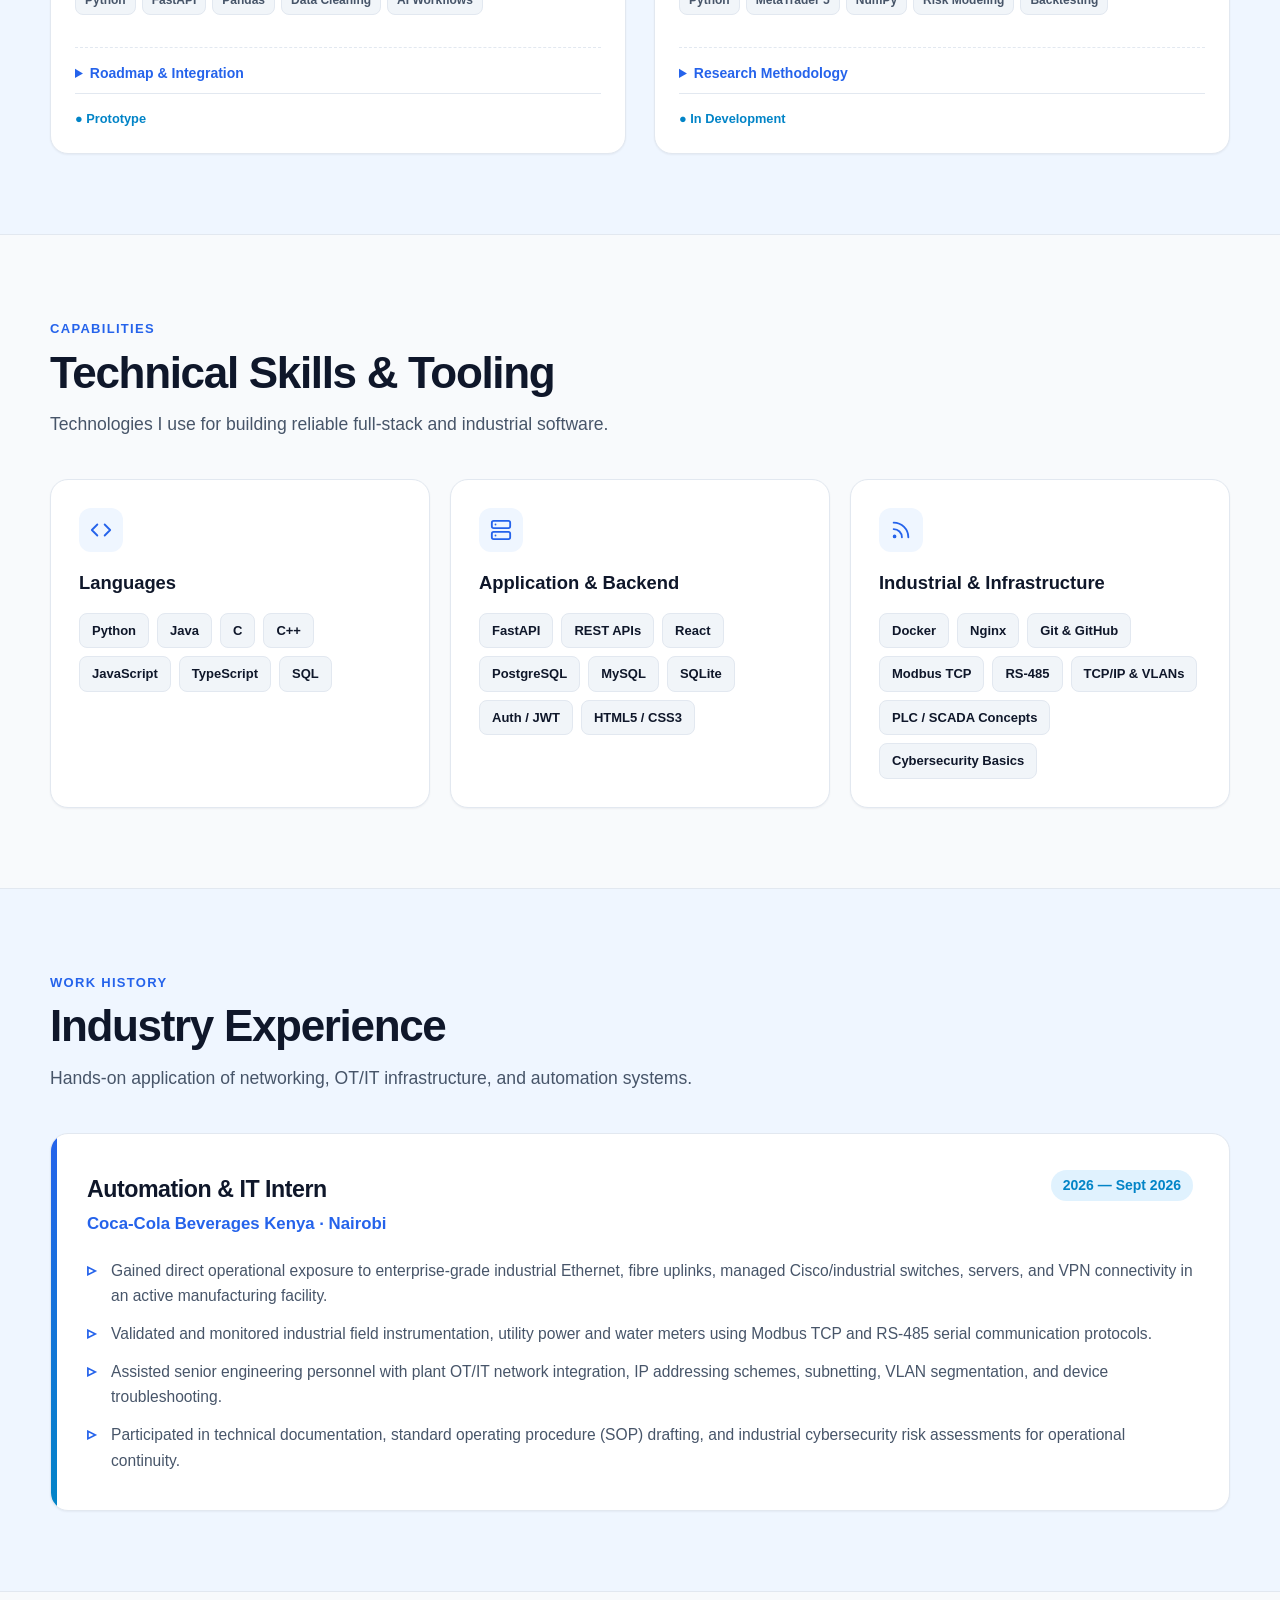
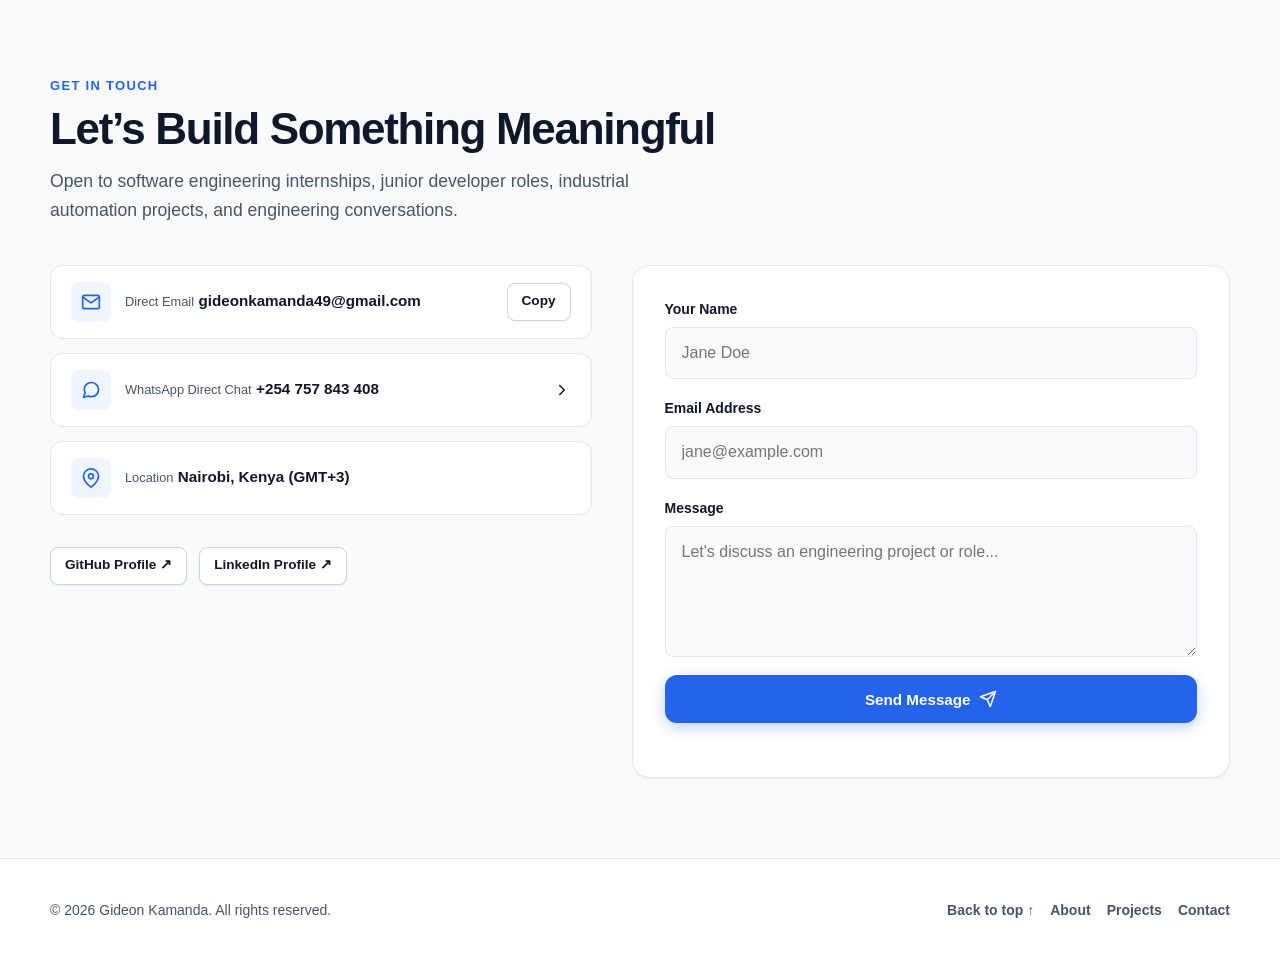
==== commit b1e6566c: "Enhance portfolio: modern UI/UX, dark mode persistence, screenshot lightbox, and Vercel configuratio" ====
--- a/index.html
+++ b/index.html
@@ -3,38 +3,598 @@
 <head>
   <meta charset="utf-8">
   <meta name="viewport" content="width=device-width, initial-scale=1">
-  <meta name="description" content="Portfolio of Gideon Kamanda, a Nairobi-based full-stack developer and Computer Science student.">
-  <title>Gideon Kamanda — Full-Stack Developer</title>
+  <title>Gideon Kamanda — Full-Stack Developer & Industrial Systems</title>
+  <meta name="description" content="Portfolio of Gideon Kamanda: Nairobi-based full-stack developer and Computer Science student specializing in backend systems, databases, automation, and industrial IoT (Modbus TCP).">
+  
+  <!-- Open Graph & Social Sharing -->
+  <meta property="og:type" content="website">
+  <meta property="og:title" content="Gideon Kamanda — Full-Stack Developer & Industrial Systems">
+  <meta property="og:description" content="Building practical software for business, data, and industrial systems. Explore projects, engineering experience, and technical skills.">
+  <meta property="og:image" content="aquametra-command-center.png">
+  <meta name="twitter:card" content="summary_large_image">
+  <meta name="twitter:title" content="Gideon Kamanda — Full-Stack Developer">
+  <meta name="twitter:description" content="Building practical software for business, data, and industrial systems.">
+  <meta name="twitter:image" content="aquametra-command-center.png">
+
+  <!-- Favicon -->
+  <link rel="icon" href="data:image/svg+xml,<svg xmlns='http://www.w3.org/2000/svg' viewBox='0 0 100 100'><rect width='100' height='100' rx='25' fill='%232563eb'/><text x='50%' y='55%' dominant-baseline='central' text-anchor='middle' fill='%23ffffff' font-size='48' font-weight='900' font-family='sans-serif'>GK</text></svg>">
   <link rel="stylesheet" href="styles.css">
 </head>
 <body>
-  <a class="skip-link" href="#main">Skip to content</a>
-  <header class="site-header"><nav class="nav" aria-label="Main navigation">
-    <a class="brand" href="#home"><span class="brand-mark">GK</span><span><strong>Gideon Kamanda</strong><small>Full-Stack Developer</small></span></a>
-    <button class="menu-button" id="menuButton" type="button" aria-expanded="false" aria-controls="navLinks">Menu</button>
-    <div class="nav-links" id="navLinks"><a href="#about">About</a><a href="#projects">Projects</a><a href="#skills">Skills</a><a href="#experience">Experience</a><a href="#contact">Contact</a></div>
-    <button class="theme-button" id="themeButton" type="button" aria-label="Switch colour theme">◐</button>
-  </nav></header>
+  <!-- Accessible Skip Link -->
+  <a class="skip-link" href="#main">Skip to main content</a>
+
+  <!-- Site Navigation -->
+  <header class="site-header">
+    <div class="container navbar">
+      <a class="brand" href="#home" aria-label="Gideon Kamanda homepage">
+        <span class="brand-badge">GK</span>
+        <div class="brand-text">
+          <span class="brand-name">Gideon Kamanda</span>
+          <span class="brand-title">Full-Stack & Systems Developer</span>
+        </div>
+      </a>
+
+      <nav class="nav-links" id="navLinks" aria-label="Main Navigation">
+        <a class="nav-link" href="#about">About</a>
+        <a class="nav-link" href="#projects">Projects</a>
+        <a class="nav-link" href="#skills">Skills</a>
+        <a class="nav-link" href="#experience">Experience</a>
+        <a class="nav-link" href="#contact">Contact</a>
+      </nav>
+
+      <div class="nav-actions">
+        <!-- Dark/Light Theme Toggle -->
+        <button class="btn-icon" id="themeButton" type="button" aria-label="Toggle dark/light theme" title="Toggle theme">
+          <svg class="sun-icon" width="20" height="20" viewBox="0 0 24 24" fill="none" stroke="currentColor" stroke-width="2" stroke-linecap="round" stroke-linejoin="round" aria-hidden="true">
+            <circle cx="12" cy="12" r="5"></circle>
+            <line x1="12" y1="1" x2="12" y2="3"></line>
+            <line x1="12" y1="21" x2="12" y2="23"></line>
+            <line x1="4.22" y1="4.22" x2="5.64" y2="5.64"></line>
+            <line x1="18.36" y1="18.36" x2="19.78" y2="19.78"></line>
+            <line x1="1" y1="12" x2="3" y2="12"></line>
+            <line x1="21" y1="12" x2="23" y2="12"></line>
+            <line x1="4.22" y1="19.78" x2="5.64" y2="18.36"></line>
+            <line x1="18.36" y1="5.64" x2="19.78" y2="4.22"></line>
+          </svg>
+        </button>
+
+        <!-- Mobile Menu Toggle -->
+        <button class="btn-icon menu-toggle" id="menuButton" type="button" aria-expanded="false" aria-controls="navLinks" aria-label="Toggle navigation menu">
+          <svg width="20" height="20" viewBox="0 0 24 24" fill="none" stroke="currentColor" stroke-width="2" stroke-linecap="round" stroke-linejoin="round" aria-hidden="true">
+            <line x1="3" y1="12" x2="21" y2="12"></line>
+            <line x1="3" y1="6" x2="21" y2="6"></line>
+            <line x1="3" y1="18" x2="21" y2="18"></line>
+          </svg>
+        </button>
+      </div>
+    </div>
+  </header>
+
   <main id="main">
-    <section class="hero" id="home">
-      <div class="hero-copy"><p class="eyebrow">Nairobi, Kenya · Computer Science Student</p><h1>Building practical software for business, data, and industrial systems.</h1><p>I am Gideon Kamanda, a full-stack developer focused on software engineering, backend systems, industrial IoT, automation, and useful digital products.</p><div class="actions"><a class="button primary" href="#projects">View projects</a><a class="button secondary" href="#contact">Contact me</a></div></div>
-      <figure class="portrait"><img src="gideon-kamanda.jpg" alt="Gideon Kamanda smiling outdoors"><figcaption>Full-Stack Developer · Software Engineering & Industrial Systems</figcaption></figure>
+    <!-- Hero Section -->
+    <section class="section hero-section" id="home">
+      <div class="container hero-grid">
+        <div class="hero-copy">
+          <div class="status-pill">
+            <span class="status-dot"></span>
+            <span>Nairobi, Kenya · Available for Opportunities</span>
+          </div>
+          <h1 class="hero-title">
+            Engineering <span class="text-gradient">practical software</span> for business, data, & industrial systems.
+          </h1>
+          <p class="hero-description">
+            Hi, I’m <strong>Gideon Kamanda</strong> — a full-stack software engineer and Computer Science student passionate about backend systems, industrial IoT, telemetry, automation, and reliable enterprise web products.
+          </p>
+          <div class="hero-actions">
+            <a class="btn btn-primary" href="#projects">
+              Explore Projects
+              <svg width="18" height="18" viewBox="0 0 24 24" fill="none" stroke="currentColor" stroke-width="2" stroke-linecap="round" stroke-linejoin="round" aria-hidden="true"><path d="M7 17l9.2-9.2M17 17V7H7"/></svg>
+            </a>
+            <a class="btn btn-secondary" href="#contact">Get in Touch</a>
+          </div>
+          <div class="hero-socials">
+            <a class="social-link" href="https://github.com/GIDEON-glichy" target="_blank" rel="noreferrer">
+              <svg width="18" height="18" viewBox="0 0 24 24" fill="currentColor" aria-hidden="true"><path d="M12 0C5.37 0 0 5.37 0 12c0 5.31 3.435 9.795 8.205 11.385.6.105.825-.255.825-.57 0-.285-.015-1.23-.015-2.235-3.015.555-3.795-.735-4.035-1.41-.135-.345-.72-1.41-1.23-1.695-.42-.225-1.02-.78-.015-.795.945-.015 1.62.87 1.845 1.23 1.08 1.815 2.805 1.305 3.495.99.105-.78.42-1.305.765-1.605-2.67-.3-5.46-1.335-5.46-5.925 0-1.305.465-2.385 1.23-3.225-.12-.3-.54-1.53.12-3.18 0 0 1.005-.315 3.3 1.23.96-.27 1.98-.405 3-.405s2.04.135 3 .405c2.295-1.56 3.3-1.23 3.3-1.23.66 1.65.24 2.88.12 3.18.765.84 1.23 1.905 1.23 3.225 0 4.605-2.805 5.625-5.475 5.925.435.375.81 1.095.81 2.22 0 1.605-.015 2.895-.015 3.3 0 .315.225.69.825.57A12.02 12.02 0 0024 12c0-6.63-5.37-12-12-12z"/></svg>
+              GitHub
+            </a>
+            <a class="social-link" href="https://www.linkedin.com/in/gideon-kamanda-863890294" target="_blank" rel="noreferrer">
+              <svg width="18" height="18" viewBox="0 0 24 24" fill="currentColor" aria-hidden="true"><path d="M19 3a2 2 0 0 1 2 2v14a2 2 0 0 1-2 2H5a2 2 0 0 1-2-2V5a2 2 0 0 1 2-2h14m-.5 15.5v-5.3a3.26 3.26 0 0 0-3.26-3.26c-.85 0-1.84.52-2.28 1.3v-1.11h-2.79v8.37h2.79v-4.93c0-.77.62-1.4 1.39-1.4a1.4 1.4 0 0 1 1.4 1.4v4.93h2.75M6.88 8.56a1.68 1.68 0 0 0 1.68-1.68c0-.93-.75-1.69-1.68-1.69a1.69 1.69 0 0 0-1.69 1.69c0 .93.76 1.68 1.69 1.68m1.39 9.94v-8.37H5.5v8.37h2.77z"/></svg>
+              LinkedIn
+            </a>
+            <a class="social-link" href="https://wa.me/254757843408" target="_blank" rel="noreferrer">
+              <svg width="18" height="18" viewBox="0 0 24 24" fill="currentColor" aria-hidden="true"><path d="M12.04 2c-5.46 0-9.91 4.45-9.91 9.91 0 1.75.46 3.45 1.32 4.95L2.05 22l5.25-1.38c1.45.79 3.08 1.21 4.74 1.21 5.46 0 9.91-4.45 9.91-9.91 0-2.65-1.03-5.14-2.9-7.01A9.816 9.816 0 0 0 12.04 2m.01 1.67c2.2 0 4.26.86 5.82 2.42a8.225 8.225 0 0 1 2.41 5.83c0 4.54-3.7 8.24-8.24 8.24-1.48 0-2.93-.4-4.2-1.15l-.3-.18-3.12.82.83-3.04-.2-.31a8.196 8.196 0 0 1-1.26-4.38c0-4.54 3.7-8.24 8.24-8.24M8.53 7.33c-.16 0-.42.06-.64.3-.22.24-.85.83-.85 2.03s.87 2.35 1 2.51c.12.16 1.7 2.6 4.12 3.64.58.25 1.02.4 1.38.51.58.18 1.11.16 1.53.1.47-.07 1.44-.59 1.64-1.16.2-.57.2-1.06.14-1.16-.06-.1-.22-.16-.47-.29s-1.44-.71-1.66-.79c-.22-.08-.39-.12-.55.12s-.63.79-.77.95c-.14.16-.28.18-.53.06-.25-.12-1.06-.39-2.02-1.25-.75-.67-1.25-1.49-1.4-1.74-.14-.25-.02-.38.11-.5.11-.11.25-.29.38-.43.12-.14.16-.24.25-.4.08-.16.04-.31-.02-.43-.06-.12-.55-1.33-.76-1.82-.2-.48-.41-.42-.56-.43h-.48z"/></svg>
+              WhatsApp
+            </a>
+          </div>
+        </div>
+
+        <div class="portrait-container">
+          <figure class="portrait-card">
+            <img class="portrait-img" src="gideon-kamanda.jpg" alt="Gideon Kamanda smiling outdoors">
+            <figcaption class="portrait-meta">
+              <span class="portrait-name">Gideon Kamanda</span>
+              <span class="portrait-sub">BSc Computer Science · Full-Stack & Systems</span>
+            </figcaption>
+          </figure>
+        </div>
+      </div>
     </section>
-    <section class="stats" aria-label="Portfolio highlights"><article><strong>4</strong><span>Software projects</span></article><article><strong>2027</strong><span>Expected graduation</span></article><article><strong>OT/IT</strong><span>Industrial systems focus</span></article><article><strong>Kenya</strong><span>Based in Nairobi</span></article></section>
-    <section class="section" id="about"><p class="eyebrow">About</p><h2>Software built around real-world work.</h2><div class="grid two"><article class="panel"><h3>Profile</h3><p>I am a Computer Science student and full-stack developer passionate about building practical software solutions for real-world problems. My interests include backend development, databases, industrial monitoring, automation, and intelligent systems.</p></article><article class="panel"><h3>Education</h3><p><strong>Bachelor of Science in Computer Science</strong><br>Karatina University · Expected graduation 2027</p><p>Study areas include software engineering, algorithms, database systems, distributed systems, networking, AI, and computer security.</p></article></div></section>
-    <section class="section tinted" id="projects"><div class="section-head"><div><p class="eyebrow">Selected work</p><h2>Projects and prototypes.</h2></div><div class="filters" aria-label="Project filters"><button class="filter active" type="button" data-filter="all">All</button><button class="filter" type="button" data-filter="fullstack">Full stack</button><button class="filter" type="button" data-filter="industrial">Industrial</button><button class="filter" type="button" data-filter="python">Python</button></div></div>
-      <div class="grid two" id="projectGrid">
-        <article class="project" data-category="industrial fullstack"><img src="aquametra-command-center.png" alt="AquaMetra utility command center dashboard"><p class="tag">Industrial utilities intelligence</p><h3>AquaMetra</h3><p>Full-stack utility monitoring prototype for centralizing electricity, water, and meter data, with historical analysis, demand profiles, alerts, analytics, and reports.</p><p class="status">Functional prototype · Under development</p><details><summary>Technical details</summary><p>React, FastAPI, PostgreSQL, Docker, Modbus TCP, and industrial networking. The dashboard uses simulated demo data, not live production data.</p><img src="aquametra-line-10.png" alt="AquaMetra Line 10 meter intelligence dashboard"></details></article>
-        <article class="project" data-category="fullstack"><img src="gidy-erp-dashboard.png" alt="GidyERP business overview dashboard"><p class="tag">Enterprise resource planning</p><h3>GidyERP</h3><p>Full-stack ERP system for customers, suppliers, products, warehouses, inventory, invoices, expenses, user access, and audit logging.</p><p class="status">Functional project · Continuing development</p><details><summary>Technical details</summary><p>React, FastAPI, PostgreSQL, Docker, Nginx, and Electron, with web and desktop application architecture.</p></details></article>
-        <article class="project" data-category="fullstack"><div class="project-placeholder">AutoFlow<br>AI</div><p class="tag">Workflow automation</p><h3>AutoFlow AI</h3><p>Working local prototype for uploading, extracting, scanning, cleaning, and reporting on business files and data.</p><p class="status">Working local prototype · Under development</p><details><summary>Current and planned scope</summary><p>Current: file and ZIP handling, table and document scanning, data-quality alerts, and automated reports. Planned: accounts, PostgreSQL, AI assistance, workflows, email automation, integrations, and deployment.</p></details></article>
-        <article class="project" data-category="python"><div class="project-placeholder trading">MT5<br>Research</div><p class="tag">Algorithmic trading research</p><h3>Algorithmic Trading Platform</h3><p>Python-based research and automation platform for historical market data, strategy testing, risk rules, backtesting, logging, and performance analysis.</p><p class="status">In development</p><details><summary>Important note</summary><p>This is a research project and does not guarantee profits or investment returns.</p></details></article>
+
+    <!-- Stats Banner -->
+    <section class="container" aria-label="Key Highlights">
+      <div class="stats-grid">
+        <article class="stat-card">
+          <span class="stat-number">4+</span>
+          <span class="stat-label">Software Projects</span>
+        </article>
+        <article class="stat-card">
+          <span class="stat-number">2027</span>
+          <span class="stat-label">Expected BSc Graduation</span>
+        </article>
+        <article class="stat-card">
+          <span class="stat-number">OT / IT</span>
+          <span class="stat-label">Industrial Systems & IoT</span>
+        </article>
+        <article class="stat-card">
+          <span class="stat-number">Nairobi</span>
+          <span class="stat-label">Kenya (GMT+3)</span>
+        </article>
       </div>
     </section>
-    <section class="section" id="skills"><p class="eyebrow">Technical skills</p><h2>Tools for full-stack and industrial software.</h2><div class="skill-groups"><article><h3>Languages</h3><p>Python · Java · C · C++ · JavaScript · TypeScript · SQL</p></article><article><h3>Application development</h3><p>React · HTML · CSS · FastAPI · REST APIs · Authentication · PostgreSQL · MySQL · SQLite</p></article><article><h3>Infrastructure & industrial systems</h3><p>Docker · Nginx · Git · TCP/IP · Ethernet · VLANs · Modbus TCP · RS-485 · PLC/HMI/SCADA concepts</p></article></div></section>
-    <section class="section tinted" id="experience"><p class="eyebrow">Experience</p><h2>Automation / IT Intern</h2><div class="timeline"><article><time>2026 — September 2026</time><h3>Coca-Cola Beverages Kenya · Nairobi</h3><p>Practical exposure to industrial Ethernet, fibre uplinks, switches, servers, VPN connectivity, IP networking, utility meters, Modbus TCP, device testing, OT/IT networking, technical documentation, and cybersecurity risk assessment.</p></article></div></section>
-    <section class="section contact" id="contact"><div><p class="eyebrow">Contact</p><h2>Let’s build something useful.</h2><p>Available for software engineering internships, junior development roles, freelance projects, and professional networking.</p><address><a href="mailto:gideonkamanda49@gmail.com">gideonkamanda49@gmail.com</a><a href="https://wa.me/254757843408" target="_blank" rel="noreferrer">WhatsApp: +254 757 843 408</a><span>Nairobi, Kenya</span></address><div class="socials" style="display:flex;flex-wrap:wrap;gap:12px"><a class="button secondary" href="https://github.com/GIDEON-glichy" target="_blank" rel="noreferrer">GitHub</a><a class="button secondary" href="https://www.linkedin.com/in/gideon-kamanda-863890294" target="_blank" rel="noreferrer">LinkedIn</a></div></div><form id="contactForm" class="contact-form"><label>Name<input name="name" required></label><label>Email<input type="email" name="email" required></label><label>Message<textarea name="message" rows="5" required></textarea></label><button class="button primary" type="submit">Prepare message</button><p id="formStatus" role="status"></p></form></section>
+
+    <!-- About Section -->
+    <section class="section" id="about">
+      <div class="container">
+        <div class="section-header">
+          <span class="eyebrow">About Me</span>
+          <h2 class="section-title">Software built around real-world work.</h2>
+          <p class="section-lead">Bridging modern software engineering with industrial data, automation, and distributed systems.</p>
+        </div>
+
+        <div class="about-grid">
+          <article class="card">
+            <div class="card-header">
+              <div class="card-icon">
+                <svg width="22" height="22" viewBox="0 0 24 24" fill="none" stroke="currentColor" stroke-width="2" stroke-linecap="round" stroke-linejoin="round" aria-hidden="true"><path d="M20 21v-2a4 4 0 0 0-4-4H8a4 4 0 0 0-4 4v2"></path><circle cx="12" cy="7" r="4"></circle></svg>
+              </div>
+              <h3 class="card-title">Profile & Focus</h3>
+            </div>
+            <div class="card-body">
+              <p>
+                I am a Computer Science student and full-stack developer dedicated to building practical, high-utility software. Rather than focusing solely on user interfaces, my interests lie deeply in backend architecture, databases, automated workflows, and industrial hardware-to-cloud integrations.
+              </p>
+              <p>
+                I enjoy tackling telemetry challenges, implementing industrial protocols like Modbus TCP, optimizing relational databases with PostgreSQL, and developing modern, responsive web dashboards with React and FastAPI.
+              </p>
+            </div>
+          </article>
+
+          <article class="card">
+            <div class="card-header">
+              <div class="card-icon">
+                <svg width="22" height="22" viewBox="0 0 24 24" fill="none" stroke="currentColor" stroke-width="2" stroke-linecap="round" stroke-linejoin="round" aria-hidden="true"><path d="M22 10v6M2 10l10-5 10 5-10 5z"></path><path d="M6 12v5c3 3 9 3 12 0v-5"></path></svg>
+              </div>
+              <h3 class="card-title">Education</h3>
+            </div>
+            <div class="card-body">
+              <p>
+                <strong>Bachelor of Science in Computer Science</strong><br>
+                Karatina University · Expected Graduation: 2027
+              </p>
+              <p>
+                Comprehensive academic background covering core computational disciplines:
+              </p>
+              <div class="coursework-pills">
+                <span class="pill">Software Engineering</span>
+                <span class="pill">Algorithms & Data Structures</span>
+                <span class="pill">Database Systems</span>
+                <span class="pill">Distributed Systems</span>
+                <span class="pill">Computer Networks</span>
+                <span class="pill">Artificial Intelligence</span>
+                <span class="pill">Computer Security</span>
+              </div>
+            </div>
+          </article>
+        </div>
+      </div>
+    </section>
+
+    <!-- Selected Work / Projects -->
+    <section class="section section-tinted" id="projects">
+      <div class="container">
+        <div class="projects-header-wrapper">
+          <div>
+            <span class="eyebrow">Featured Work</span>
+            <h2 class="section-title">Selected Projects & Prototypes</h2>
+          </div>
+          <!-- Category Filters -->
+          <div class="filter-group" role="tablist" aria-label="Filter projects">
+            <button class="filter-btn active" type="button" data-filter="all">All</button>
+            <button class="filter-btn" type="button" data-filter="fullstack">Full Stack</button>
+            <button class="filter-btn" type="button" data-filter="industrial">Industrial IoT</button>
+            <button class="filter-btn" type="button" data-filter="python">Python</button>
+          </div>
+        </div>
+
+        <div class="projects-grid" id="projectGrid">
+          <!-- Project 1: AquaMetra -->
+          <article class="project-card" data-category="industrial fullstack">
+            <div class="project-media" data-img-src="aquametra-command-center.png" data-img-title="AquaMetra — Utility Command Center" tabindex="0" role="button" aria-label="View AquaMetra Command Center screenshot in high resolution">
+              <img src="aquametra-command-center.png" alt="AquaMetra utility command center dashboard" loading="lazy">
+              <div class="media-overlay">
+                <svg width="20" height="20" viewBox="0 0 24 24" fill="none" stroke="currentColor" stroke-width="2" stroke-linecap="round" stroke-linejoin="round" aria-hidden="true"><circle cx="11" cy="11" r="8"></circle><line x1="21" y1="21" x2="16.65" y2="16.65"></line><line x1="11" y1="8" x2="11" y2="14"></line><line x1="8" y1="11" x2="14" y2="11"></line></svg>
+                Click to inspect screenshot
+              </div>
+            </div>
+            <div class="project-content">
+              <span class="project-tag">Industrial Utilities Intelligence</span>
+              <h3 class="project-title">AquaMetra</h3>
+              <p class="project-desc">
+                Full-stack utility monitoring platform for centralizing electricity, water, and meter telemetry. Provides real-time demand curves, historical trend analysis, automated threshold alerts, and compliance reporting.
+              </p>
+              <div class="project-tech">
+                <span class="tech-tag">React</span>
+                <span class="tech-tag">FastAPI</span>
+                <span class="tech-tag">PostgreSQL</span>
+                <span class="tech-tag">Docker</span>
+                <span class="tech-tag">Modbus TCP</span>
+                <span class="tech-tag">RS-485</span>
+              </div>
+              <details class="project-details">
+                <summary>Architecture & Meter Telemetry Details</summary>
+                <p>Designed with microservices using Docker containers. Simulates plant-wide Modbus TCP communication across utility lines with sub-second polling and PostgreSQL time-series storage.</p>
+                <img class="project-details-img" src="aquametra-line-10.png" alt="AquaMetra Line 10 meter intelligence dashboard" data-img-src="aquametra-line-10.png" data-img-title="AquaMetra — Line 10 Telemetry Dashboard" loading="lazy">
+              </details>
+              <div class="project-footer">
+                <span class="project-status">● Functional Prototype</span>
+                <div class="project-links">
+                  <button class="btn btn-secondary btn-sm preview-btn" type="button" data-img-src="aquametra-command-center.png" data-img-title="AquaMetra Command Center">Preview</button>
+                </div>
+              </div>
+            </div>
+          </article>
+
+          <!-- Project 2: GidyERP -->
+          <article class="project-card" data-category="fullstack">
+            <div class="project-media" data-img-src="gidy-erp-dashboard.png" data-img-title="GidyERP — Business Overview Dashboard" tabindex="0" role="button" aria-label="View GidyERP dashboard screenshot in high resolution">
+              <img src="gidy-erp-dashboard.png" alt="GidyERP business overview dashboard" loading="lazy">
+              <div class="media-overlay">
+                <svg width="20" height="20" viewBox="0 0 24 24" fill="none" stroke="currentColor" stroke-width="2" stroke-linecap="round" stroke-linejoin="round" aria-hidden="true"><circle cx="11" cy="11" r="8"></circle><line x1="21" y1="21" x2="16.65" y2="16.65"></line><line x1="11" y1="8" x2="11" y2="14"></line><line x1="8" y1="11" x2="14" y2="11"></line></svg>
+                Click to inspect screenshot
+              </div>
+            </div>
+            <div class="project-content">
+              <span class="project-tag">Enterprise Resource Planning</span>
+              <h3 class="project-title">GidyERP</h3>
+              <p class="project-desc">
+                Modular ERP system managing customers, suppliers, inventory across multiple warehouses, invoice creation, expense tracking, role-based user access controls (RBAC), and detailed audit logs.
+              </p>
+              <div class="project-tech">
+                <span class="tech-tag">React</span>
+                <span class="tech-tag">FastAPI</span>
+                <span class="tech-tag">PostgreSQL</span>
+                <span class="tech-tag">Electron</span>
+                <span class="tech-tag">Docker</span>
+                <span class="tech-tag">Nginx</span>
+              </div>
+              <details class="project-details">
+                <summary>System & Deployment Scope</summary>
+                <p>Engineered for both cloud-hosted web deployment and offline-first desktop packaging using Electron, backed by secure JWT authentication and PostgreSQL relational constraints.</p>
+              </details>
+              <div class="project-footer">
+                <span class="project-status">● Active Project</span>
+                <div class="project-links">
+                  <button class="btn btn-secondary btn-sm preview-btn" type="button" data-img-src="gidy-erp-dashboard.png" data-img-title="GidyERP Dashboard">Preview</button>
+                </div>
+              </div>
+            </div>
+          </article>
+
+          <!-- Project 3: AutoFlow AI -->
+          <article class="project-card" data-category="fullstack">
+            <div class="project-media" style="cursor: default;">
+              <div class="project-placeholder">
+                <div class="placeholder-icon">
+                  <svg width="44" height="44" viewBox="0 0 24 24" fill="none" stroke="currentColor" stroke-width="1.75" stroke-linecap="round" stroke-linejoin="round" aria-hidden="true"><path d="M12 2v4M12 18v4M4.93 4.93l2.83 2.83M16.24 16.24l2.83 2.83M2 12h4M18 12h4M4.93 19.07l2.83-2.83M16.24 7.76l2.83-2.83"/></svg>
+                </div>
+                <div class="placeholder-title">AutoFlow AI</div>
+                <div class="placeholder-sub">Intelligent Workflow Engine</div>
+              </div>
+            </div>
+            <div class="project-content">
+              <span class="project-tag">Workflow Automation</span>
+              <h3 class="project-title">AutoFlow AI</h3>
+              <p class="project-desc">
+                Automated document parsing engine for uploading, extracting, cleaning, and validating structured tables from business spreadsheets and documents with data-quality alert reporting.
+              </p>
+              <div class="project-tech">
+                <span class="tech-tag">Python</span>
+                <span class="tech-tag">FastAPI</span>
+                <span class="tech-tag">Pandas</span>
+                <span class="tech-tag">Data Cleaning</span>
+                <span class="tech-tag">AI Workflows</span>
+              </div>
+              <details class="project-details">
+                <summary>Roadmap & Integration</summary>
+                <p>Handles ZIP archives and Excel/CSV sanitization locally. Upcoming enhancements include cloud storage hooks, automated email dispatch, and LLM-assisted schema reconciliation.</p>
+              </details>
+              <div class="project-footer">
+                <span class="project-status">● Prototype</span>
+              </div>
+            </div>
+          </article>
+
+          <!-- Project 4: Algorithmic Trading Platform -->
+          <article class="project-card" data-category="python">
+            <div class="project-media" style="cursor: default;">
+              <div class="project-placeholder trading">
+                <div class="placeholder-icon">
+                  <svg width="44" height="44" viewBox="0 0 24 24" fill="none" stroke="currentColor" stroke-width="1.75" stroke-linecap="round" stroke-linejoin="round" aria-hidden="true"><polyline points="22 7 13.5 15.5 8.5 10.5 2 17"></polyline><polyline points="16 7 22 7 22 13"></polyline></svg>
+                </div>
+                <div class="placeholder-title">MT5 Research Engine</div>
+                <div class="placeholder-sub">Algorithmic Backtesting & Execution</div>
+              </div>
+            </div>
+            <div class="project-content">
+              <span class="project-tag">Algorithmic Trading Research</span>
+              <h3 class="project-title">Algorithmic Trading Platform</h3>
+              <p class="project-desc">
+                Python-based quantitative research and execution architecture interfacing with MetaTrader 5. Provides tick data acquisition, strategy backtesting, position sizing rules, and automated execution logging.
+              </p>
+              <div class="project-tech">
+                <span class="tech-tag">Python</span>
+                <span class="tech-tag">MetaTrader 5</span>
+                <span class="tech-tag">NumPy</span>
+                <span class="tech-tag">Risk Modeling</span>
+                <span class="tech-tag">Backtesting</span>
+              </div>
+              <details class="project-details">
+                <summary>Research Methodology</summary>
+                <p>Designed strictly for algorithmic research, historical simulation, and quantitative risk evaluation. Features parameter optimization with strict draw-down safety constraints.</p>
+              </details>
+              <div class="project-footer">
+                <span class="project-status">● In Development</span>
+              </div>
+            </div>
+          </article>
+        </div>
+      </div>
+    </section>
+
+    <!-- Technical Skills Section -->
+    <section class="section" id="skills">
+      <div class="container">
+        <div class="section-header">
+          <span class="eyebrow">Capabilities</span>
+          <h2 class="section-title">Technical Skills & Tooling</h2>
+          <p class="section-lead">Technologies I use for building reliable full-stack and industrial software.</p>
+        </div>
+
+        <div class="skills-grid">
+          <!-- Category 1 -->
+          <article class="skill-card">
+            <div class="skill-card-icon">
+              <svg width="22" height="22" viewBox="0 0 24 24" fill="none" stroke="currentColor" stroke-width="2" stroke-linecap="round" stroke-linejoin="round" aria-hidden="true"><polyline points="16 18 22 12 16 6"></polyline><polyline points="8 6 2 12 8 18"></polyline></svg>
+            </div>
+            <h3 class="skill-card-title">Languages</h3>
+            <div class="skill-badges">
+              <span class="skill-badge">Python</span>
+              <span class="skill-badge">Java</span>
+              <span class="skill-badge">C</span>
+              <span class="skill-badge">C++</span>
+              <span class="skill-badge">JavaScript</span>
+              <span class="skill-badge">TypeScript</span>
+              <span class="skill-badge">SQL</span>
+            </div>
+          </article>
+
+          <!-- Category 2 -->
+          <article class="skill-card">
+            <div class="skill-card-icon">
+              <svg width="22" height="22" viewBox="0 0 24 24" fill="none" stroke="currentColor" stroke-width="2" stroke-linecap="round" stroke-linejoin="round" aria-hidden="true"><rect x="2" y="2" width="20" height="8" rx="2" ry="2"></rect><rect x="2" y="14" width="20" height="8" rx="2" ry="2"></rect><line x1="6" y1="6" x2="6.01" y2="6"></line><line x1="6" y1="18" x2="6.01" y2="18"></line></svg>
+            </div>
+            <h3 class="skill-card-title">Application & Backend</h3>
+            <div class="skill-badges">
+              <span class="skill-badge">FastAPI</span>
+              <span class="skill-badge">REST APIs</span>
+              <span class="skill-badge">React</span>
+              <span class="skill-badge">PostgreSQL</span>
+              <span class="skill-badge">MySQL</span>
+              <span class="skill-badge">SQLite</span>
+              <span class="skill-badge">Auth / JWT</span>
+              <span class="skill-badge">HTML5 / CSS3</span>
+            </div>
+          </article>
+
+          <!-- Category 3 -->
+          <article class="skill-card">
+            <div class="skill-card-icon">
+              <svg width="22" height="22" viewBox="0 0 24 24" fill="none" stroke="currentColor" stroke-width="2" stroke-linecap="round" stroke-linejoin="round" aria-hidden="true"><path d="M4 11a9 9 0 0 1 9 9"></path><path d="M4 4a16 16 0 0 1 16 16"></path><circle cx="5" cy="19" r="1"></circle></svg>
+            </div>
+            <h3 class="skill-card-title">Industrial & Infrastructure</h3>
+            <div class="skill-badges">
+              <span class="skill-badge">Docker</span>
+              <span class="skill-badge">Nginx</span>
+              <span class="skill-badge">Git & GitHub</span>
+              <span class="skill-badge">Modbus TCP</span>
+              <span class="skill-badge">RS-485</span>
+              <span class="skill-badge">TCP/IP & VLANs</span>
+              <span class="skill-badge">PLC / SCADA Concepts</span>
+              <span class="skill-badge">Cybersecurity Basics</span>
+            </div>
+          </article>
+        </div>
+      </div>
+    </section>
+
+    <!-- Professional Experience -->
+    <section class="section section-tinted" id="experience">
+      <div class="container">
+        <div class="section-header">
+          <span class="eyebrow">Work History</span>
+          <h2 class="section-title">Industry Experience</h2>
+          <p class="section-lead">Hands-on application of networking, OT/IT infrastructure, and automation systems.</p>
+        </div>
+
+        <article class="experience-card">
+          <div class="experience-top">
+            <div>
+              <h3 class="role-title">Automation & IT Intern</h3>
+              <p class="company-name">Coca-Cola Beverages Kenya · Nairobi</p>
+            </div>
+            <span class="role-duration">2026 — Sept 2026</span>
+          </div>
+          <ul class="experience-points">
+            <li>
+              Gained direct operational exposure to enterprise-grade industrial Ethernet, fibre uplinks, managed Cisco/industrial switches, servers, and VPN connectivity in an active manufacturing facility.
+            </li>
+            <li>
+              Validated and monitored industrial field instrumentation, utility power and water meters using Modbus TCP and RS-485 serial communication protocols.
+            </li>
+            <li>
+              Assisted senior engineering personnel with plant OT/IT network integration, IP addressing schemes, subnetting, VLAN segmentation, and device troubleshooting.
+            </li>
+            <li>
+              Participated in technical documentation, standard operating procedure (SOP) drafting, and industrial cybersecurity risk assessments for operational continuity.
+            </li>
+          </ul>
+        </article>
+      </div>
+    </section>
+
+    <!-- Contact Section -->
+    <section class="section" id="contact">
+      <div class="container">
+        <div class="section-header">
+          <span class="eyebrow">Get In Touch</span>
+          <h2 class="section-title">Let’s Build Something Meaningful</h2>
+          <p class="section-lead">Open to software engineering internships, junior developer roles, industrial automation projects, and engineering conversations.</p>
+        </div>
+
+        <div class="contact-grid">
+          <!-- Direct Contact Information -->
+          <div class="contact-info">
+            <div class="contact-methods">
+              <!-- Email card with Copy button -->
+              <div class="contact-method-card">
+                <div class="method-details">
+                  <div class="method-icon">
+                    <svg width="20" height="20" viewBox="0 0 24 24" fill="none" stroke="currentColor" stroke-width="2" stroke-linecap="round" stroke-linejoin="round" aria-hidden="true"><path d="M4 4h16c1.1 0 2 .9 2 2v12c0 1.1-.9 2-2 2H4c-1.1 0-2-.9-2-2V6c0-1.1.9-2 2-2z"></path><polyline points="22,6 12,13 2,6"></polyline></svg>
+                  </div>
+                  <div>
+                    <span class="method-label">Direct Email</span>
+                    <a class="method-value" href="mailto:gideonkamanda49@gmail.com" id="emailText">gideonkamanda49@gmail.com</a>
+                  </div>
+                </div>
+                <button class="btn btn-secondary btn-sm" id="copyEmailBtn" type="button" aria-label="Copy email address to clipboard">
+                  Copy
+                </button>
+              </div>
+
+              <!-- WhatsApp card -->
+              <a class="contact-method-card" href="https://wa.me/254757843408" target="_blank" rel="noreferrer">
+                <div class="method-details">
+                  <div class="method-icon">
+                    <svg width="20" height="20" viewBox="0 0 24 24" fill="none" stroke="currentColor" stroke-width="2" stroke-linecap="round" stroke-linejoin="round" aria-hidden="true"><path d="M21 11.5a8.38 8.38 0 0 1-.9 3.8 8.5 8.5 0 0 1-7.6 4.7 8.38 8.38 0 0 1-3.8-.9L3 21l1.9-5.7a8.38 8.38 0 0 1-.9-3.8 8.5 8.5 0 0 1 4.7-7.6 8.38 8.38 0 0 1 3.8-.9h.5a8.48 8.48 0 0 1 8 8v.5z"></path></svg>
+                  </div>
+                  <div>
+                    <span class="method-label">WhatsApp Direct Chat</span>
+                    <span class="method-value">+254 757 843 408</span>
+                  </div>
+                </div>
+                <svg width="18" height="18" viewBox="0 0 24 24" fill="none" stroke="currentColor" stroke-width="2" stroke-linecap="round" stroke-linejoin="round" aria-hidden="true"><polyline points="9 18 15 12 9 6"></polyline></svg>
+              </a>
+
+              <!-- Location card -->
+              <div class="contact-method-card">
+                <div class="method-details">
+                  <div class="method-icon">
+                    <svg width="20" height="20" viewBox="0 0 24 24" fill="none" stroke="currentColor" stroke-width="2" stroke-linecap="round" stroke-linejoin="round" aria-hidden="true"><path d="M21 10c0 7-9 13-9 13s-9-6-9-13a9 9 0 0 1 18 0z"></path><circle cx="12" cy="10" r="3"></circle></svg>
+                  </div>
+                  <div>
+                    <span class="method-label">Location</span>
+                    <span class="method-value">Nairobi, Kenya (GMT+3)</span>
+                  </div>
+                </div>
+              </div>
+            </div>
+
+            <!-- Social Links -->
+            <div style="display: flex; gap: 12px; margin-top: 8px;">
+              <a class="btn btn-secondary btn-sm" href="https://github.com/GIDEON-glichy" target="_blank" rel="noreferrer">
+                GitHub Profile ↗
+              </a>
+              <a class="btn btn-secondary btn-sm" href="https://www.linkedin.com/in/gideon-kamanda-863890294" target="_blank" rel="noreferrer">
+                LinkedIn Profile ↗
+              </a>
+            </div>
+          </div>
+
+          <!-- Contact Form -->
+          <div class="contact-form-container">
+            <form class="contact-form" id="contactForm">
+              <div class="form-group">
+                <label for="senderName">Your Name</label>
+                <input class="form-input" type="text" id="senderName" name="name" required placeholder="Jane Doe">
+              </div>
+
+              <div class="form-group">
+                <label for="senderEmail">Email Address</label>
+                <input class="form-input" type="email" id="senderEmail" name="email" required placeholder="jane@example.com">
+              </div>
+
+              <div class="form-group">
+                <label for="senderMessage">Message</label>
+                <textarea class="form-textarea" id="senderMessage" name="message" rows="4" required placeholder="Let's discuss an engineering project or role..."></textarea>
+              </div>
+
+              <button class="btn btn-primary" type="submit">
+                <span>Send Message</span>
+                <svg width="18" height="18" viewBox="0 0 24 24" fill="none" stroke="currentColor" stroke-width="2" stroke-linecap="round" stroke-linejoin="round" aria-hidden="true"><line x1="22" y1="2" x2="11" y2="13"></line><polygon points="22 2 15 22 11 13 2 9 22 2"></polygon></svg>
+              </button>
+              <p class="form-status" id="formStatus" role="status" aria-live="polite"></p>
+            </form>
+          </div>
+        </div>
+      </div>
+    </section>
   </main>
-  <footer class="footer"><p>© <span id="year"></span> Gideon Kamanda. All rights reserved.</p><div><a href="#about">About</a><a href="#projects">Projects</a><a href="#contact">Contact</a></div></footer>
+
+  <!-- Image Lightbox Modal (<dialog>) -->
+  <dialog class="modal-dialog" id="imageModal" aria-labelledby="modalTitle">
+    <div class="modal-header">
+      <h3 class="modal-title" id="modalTitle">Project Preview</h3>
+      <button class="modal-close" id="modalCloseBtn" type="button" aria-label="Close image preview">
+        <svg width="20" height="20" viewBox="0 0 24 24" fill="none" stroke="currentColor" stroke-width="2" stroke-linecap="round" stroke-linejoin="round" aria-hidden="true"><line x1="18" y1="6" x2="6" y2="18"></line><line x1="6" y1="6" x2="18" y2="18"></line></svg>
+      </button>
+    </div>
+    <div class="modal-body">
+      <img id="modalImg" src="" alt="Full size project preview">
+    </div>
+  </dialog>
+
+  <!-- Toast Notification Feedback -->
+  <div class="toast" id="toastNotification" role="alert" aria-live="assertive">
+    <svg width="18" height="18" viewBox="0 0 24 24" fill="none" stroke="#10b981" stroke-width="2" stroke-linecap="round" stroke-linejoin="round" aria-hidden="true"><polyline points="20 6 9 17 4 12"></polyline></svg>
+    <span id="toastMessage">Email address copied to clipboard!</span>
+  </div>
+
+  <!-- Site Footer -->
+  <footer class="site-footer">
+    <div class="container footer-content">
+      <p class="footer-copy">
+        © <span id="currentYear"></span> Gideon Kamanda. All rights reserved.
+      </p>
+      <div class="footer-links">
+        <a class="footer-link" href="#home">Back to top ↑</a>
+        <a class="footer-link" href="#about">About</a>
+        <a class="footer-link" href="#projects">Projects</a>
+        <a class="footer-link" href="#contact">Contact</a>
+      </div>
+    </div>
+  </footer>
+
   <script src="script.js"></script>
 </body>
 </html>
--- a/styles.css
+++ b/styles.css
@@ -1 +1,1345 @@
-:root{--bg:#f5f8ff;--paper:#fff;--ink:#10234a;--muted:#526785;--line:#d7e1f2;--blue:#1769e0;--aqua:#0ea5a4;--soft:#eaf2ff;--shadow:0 18px 42px rgba(19,62,125,.12);--radius:14px;--max:1160px}*{box-sizing:border-box}html{scroll-behavior:smooth}body{margin:0;background:var(--bg);color:var(--ink);font:16px/1.65 Inter,Segoe UI,Arial,sans-serif}body.dark{--bg:#091426;--paper:#11213b;--ink:#eef5ff;--muted:#b2c1d8;--line:#284362;--blue:#6da8ff;--aqua:#46d5cf;--soft:#132b4d}a{color:inherit;text-decoration:none}img{max-width:100%;display:block}button,input,textarea{font:inherit}:focus-visible{outline:3px solid var(--aqua);outline-offset:3px}.skip-link{position:fixed;top:10px;left:10px;transform:translateY(-150%);z-index:30;background:var(--aqua);padding:8px 12px;border-radius:8px}.skip-link:focus{transform:none}.site-header{position:sticky;top:0;z-index:10;background:color-mix(in srgb,var(--paper) 92%,transparent);backdrop-filter:blur(12px);border-bottom:1px solid var(--line)}.nav,.hero,.stats,.section,.footer{width:min(100%,var(--max));margin:auto;padding-left:20px;padding-right:20px}.nav{min-height:76px;display:flex;align-items:center;gap:18px;justify-content:space-between}.brand{display:flex;align-items:center;gap:10px;font-weight:900}.brand small{display:block;font-size:.76rem;color:var(--muted)}.brand-mark{width:42px;height:42px;display:grid;place-items:center;border-radius:12px;background:linear-gradient(135deg,var(--blue),var(--aqua));color:white}.nav-links{display:flex;gap:8px}.nav-links a,.theme-button,.menu-button{padding:8px 10px;border:0;border-radius:9px;background:transparent;color:inherit;font-weight:800}.nav-links a:hover,.theme-button:hover{background:var(--soft)}.theme-button{font-size:1.25rem;cursor:pointer}.menu-button{display:none;border:1px solid var(--line)}.hero{display:grid;grid-template-columns:1.25fr .75fr;gap:48px;align-items:center;padding-top:78px;padding-bottom:56px}.eyebrow,.tag{color:var(--blue);font-size:.78rem;font-weight:900;text-transform:uppercase;letter-spacing:.09em}h1{font-size:clamp(2.8rem,6vw,5rem);line-height:.98;letter-spacing:-.045em;margin:0 0 20px}h2{font-size:clamp(2rem,4vw,3rem);line-height:1.05;margin:0 0 22px}h3{line-height:1.2}.hero-copy>p:not(.eyebrow),.panel p,.project p,.contact p{color:var(--muted)}.actions{display:flex;flex-wrap:wrap;gap:12px;margin-top:28px}.button{display:inline-flex;justify-content:center;align-items:center;min-height:46px;padding:10px 18px;border-radius:10px;font-weight:900;cursor:pointer}.primary{border:1px solid var(--blue);background:var(--blue);color:white}.secondary{border:1px solid var(--blue);color:var(--blue)}.portrait{margin:0;background:var(--paper);padding:12px;border:1px solid var(--line);border-radius:var(--radius);box-shadow:var(--shadow)}.portrait img{aspect-ratio:4/5;object-fit:cover;border-radius:10px}.portrait figcaption{padding:13px 4px 2px;color:var(--muted);font-weight:700}.stats{display:grid;grid-template-columns:repeat(4,1fr);gap:14px;padding-bottom:50px}.stats article,.panel,.project,.contact-form,.skill-groups article{background:var(--paper);border:1px solid var(--line);border-radius:var(--radius);box-shadow:var(--shadow);padding:22px}.stats strong{display:block;color:var(--blue);font-size:2.1rem;line-height:1}.stats span{color:var(--muted);font-weight:800}.section{padding-top:72px;padding-bottom:72px}.tinted{background:linear-gradient(90deg,color-mix(in srgb,var(--blue) 7%,transparent),color-mix(in srgb,var(--aqua) 8%,transparent));box-shadow:0 0 0 100vmax color-mix(in srgb,var(--blue) 4%,transparent);clip-path:inset(0 -100vmax)}.grid{display:grid;gap:18px}.grid.two{grid-template-columns:repeat(2,minmax(0,1fr))}.section-head{display:flex;align-items:end;justify-content:space-between;gap:18px}.filters{display:flex;flex-wrap:wrap;gap:8px}.filter{padding:8px 11px;border:1px solid var(--line);border-radius:999px;background:var(--paper);color:var(--ink);font-weight:800;cursor:pointer}.filter.active{background:var(--blue);color:white;border-color:var(--blue)}.project>img{aspect-ratio:16/9;object-fit:cover;border:1px solid var(--line);border-radius:10px}.project-placeholder{display:grid;place-items:center;aspect-ratio:16/9;background:linear-gradient(135deg,#0d2d5d,#1676e5);color:white;font-size:2rem;font-weight:900;line-height:1;text-align:center;border-radius:10px}.project-placeholder.trading{background:linear-gradient(135deg,#16213a,#0ea5a4)}.status{font-weight:900;color:var(--aqua)!important}.project details{border-top:1px solid var(--line);margin-top:14px;padding-top:12px}.project details img{margin-top:14px;border-radius:8px}.project summary{cursor:pointer;font-weight:900}.skill-groups{display:grid;grid-template-columns:repeat(3,1fr);gap:16px}.timeline article{border-left:4px solid var(--blue);padding:4px 0 4px 20px}.timeline time{color:var(--aqua);font-weight:900}.contact{display:grid;grid-template-columns:.8fr 1fr;gap:28px}.contact-form{display:grid;gap:14px}.contact-form label{display:grid;gap:6px;font-weight:800}.contact-form input,.contact-form textarea{padding:11px;border:1px solid var(--line);border-radius:8px;background:var(--bg);color:var(--ink)}address{display:grid;gap:8px;margin:22px 0;font-style:normal;font-weight:800}address a{color:var(--blue)}.note,#formStatus{font-weight:700;color:var(--muted)}.footer{display:flex;justify-content:space-between;gap:14px;padding-top:30px;padding-bottom:40px;border-top:1px solid var(--line);color:var(--muted)}.footer div{display:flex;gap:13px}.is-hidden{display:none!important}@media(max-width:820px){.hero,.contact,.grid.two,.skill-groups{grid-template-columns:1fr}.hero{padding-top:46px}.nav{flex-wrap:wrap}.menu-button{display:block;margin-left:auto}.nav-links{display:none;width:100%;flex-direction:column;order:3}.nav-links.open{display:flex}.stats{grid-template-columns:repeat(2,1fr)}.section-head{display:grid}}@media(max-width:520px){.stats{grid-template-columns:1fr}.footer{display:grid}.nav{gap:10px}.brand small{display:none}}
+/* ==========================================================================
+   Gideon Kamanda — Portfolio Stylesheet
+   Modern, Accessible, Clean & Responsive
+   ========================================================================== */
+
+/* --------------------------------------------------------------------------
+   CSS Custom Properties (Design Tokens)
+   -------------------------------------------------------------------------- */
+:root {
+  /* Light Theme (Default) */
+  --bg-base: #f8fafc;
+  --bg-surface: #ffffff;
+  --bg-surface-elevated: #ffffff;
+  --bg-subtle: #f1f5f9;
+  --bg-tinted: #eff6ff;
+  
+  --text-main: #0f172a;
+  --text-muted: #475569;
+  --text-faint: #64748b;
+  
+  --border-subtle: #e2e8f0;
+  --border-accent: #cbd5e1;
+  
+  --primary: #2563eb;
+  --primary-hover: #1d4ed8;
+  --primary-soft: #dbeafe;
+  --accent: #0284c7;
+  --accent-soft: #e0f2fe;
+  --success: #10b981;
+  
+  --shadow-sm: 0 1px 2px 0 rgba(15, 23, 42, 0.05);
+  --shadow-md: 0 4px 6px -1px rgba(15, 23, 42, 0.07), 0 2px 4px -2px rgba(15, 23, 42, 0.05);
+  --shadow-lg: 0 10px 25px -3px rgba(15, 23, 42, 0.08), 0 4px 6px -4px rgba(15, 23, 42, 0.04);
+  --shadow-hover: 0 20px 30px -5px rgba(37, 99, 235, 0.12), 0 8px 10px -6px rgba(15, 23, 42, 0.05);
+  
+  --radius-sm: 8px;
+  --radius-md: 12px;
+  --radius-lg: 18px;
+  --radius-full: 9999px;
+  
+  --max-width: 1180px;
+  --transition-fast: 150ms ease;
+  --transition-normal: 250ms ease;
+}
+
+/* Dark Theme */
+body.dark {
+  --bg-base: #0a0f1d;
+  --bg-surface: #111827;
+  --bg-surface-elevated: #1f293d;
+  --bg-subtle: #162032;
+  --bg-tinted: #0f1c34;
+  
+  --text-main: #f8fafc;
+  --text-muted: #94a3b8;
+  --text-faint: #64748b;
+  
+  --border-subtle: #1e293b;
+  --border-accent: #334155;
+  
+  --primary: #3b82f6;
+  --primary-hover: #60a5fa;
+  --primary-soft: #1e3a5f;
+  --accent: #38bdf8;
+  --accent-soft: #0c4a6e;
+  --success: #34d399;
+  
+  --shadow-sm: 0 1px 2px 0 rgba(0, 0, 0, 0.3);
+  --shadow-md: 0 4px 8px -1px rgba(0, 0, 0, 0.4);
+  --shadow-lg: 0 12px 28px -4px rgba(0, 0, 0, 0.5);
+  --shadow-hover: 0 20px 35px -5px rgba(59, 130, 246, 0.2);
+}
+
+/* --------------------------------------------------------------------------
+   Reset & Base Styles
+   -------------------------------------------------------------------------- */
+*, *::before, *::after {
+  box-sizing: border-box;
+  margin: 0;
+  padding: 0;
+}
+
+html {
+  scroll-behavior: smooth;
+  scroll-padding-top: 90px;
+  -webkit-text-size-adjust: 100%;
+}
+
+body {
+  background-color: var(--bg-base);
+  color: var(--text-main);
+  font-family: -apple-system, BlinkMacSystemFont, "Segoe UI", Roboto, "Helvetica Neue", Arial, sans-serif;
+  font-size: 1rem;
+  line-height: 1.65;
+  min-height: 100vh;
+  transition: background-color var(--transition-normal), color var(--transition-normal);
+  overflow-x: hidden;
+}
+
+img, svg {
+  display: block;
+  max-width: 100%;
+  height: auto;
+}
+
+a {
+  color: inherit;
+  text-decoration: none;
+  transition: color var(--transition-fast);
+}
+
+button, input, textarea {
+  font: inherit;
+  color: inherit;
+}
+
+:focus-visible {
+  outline: 2px solid var(--accent);
+  outline-offset: 3px;
+}
+
+.skip-link {
+  position: fixed;
+  top: 12px;
+  left: 12px;
+  z-index: 100;
+  padding: 10px 16px;
+  background: var(--primary);
+  color: #ffffff;
+  font-weight: 600;
+  border-radius: var(--radius-sm);
+  transform: translateY(-200%);
+  transition: transform var(--transition-fast);
+}
+
+.skip-link:focus {
+  transform: translateY(0);
+}
+
+/* --------------------------------------------------------------------------
+   Layout Helpers
+   -------------------------------------------------------------------------- */
+.container {
+  width: min(100% - 40px, var(--max-width));
+  margin-inline: auto;
+}
+
+.section {
+  padding: 80px 0;
+}
+
+.section-tinted {
+  background-color: var(--bg-tinted);
+  border-top: 1px solid var(--border-subtle);
+  border-bottom: 1px solid var(--border-subtle);
+}
+
+.section-header {
+  margin-bottom: 40px;
+}
+
+.eyebrow {
+  display: inline-flex;
+  align-items: center;
+  gap: 8px;
+  font-size: 0.8125rem;
+  font-weight: 700;
+  text-transform: uppercase;
+  letter-spacing: 0.1em;
+  color: var(--primary);
+  margin-bottom: 8px;
+}
+
+.section-title {
+  font-size: clamp(1.85rem, 3.5vw, 2.75rem);
+  font-weight: 800;
+  letter-spacing: -0.03em;
+  line-height: 1.15;
+  color: var(--text-main);
+  margin-bottom: 12px;
+}
+
+.section-lead {
+  font-size: 1.1rem;
+  color: var(--text-muted);
+  max-width: 650px;
+}
+
+/* --------------------------------------------------------------------------
+   Header & Navigation
+   -------------------------------------------------------------------------- */
+.site-header {
+  position: sticky;
+  top: 0;
+  z-index: 50;
+  background-color: color-mix(in srgb, var(--bg-surface) 88%, transparent);
+  backdrop-filter: blur(14px);
+  -webkit-backdrop-filter: blur(14px);
+  border-bottom: 1px solid var(--border-subtle);
+  transition: background-color var(--transition-normal), border-color var(--transition-normal);
+}
+
+.navbar {
+  display: flex;
+  align-items: center;
+  justify-content: space-between;
+  height: 74px;
+}
+
+.brand {
+  display: flex;
+  align-items: center;
+  gap: 12px;
+}
+
+.brand-badge {
+  width: 42px;
+  height: 42px;
+  border-radius: var(--radius-md);
+  background: linear-gradient(135deg, var(--primary), var(--accent));
+  color: #ffffff;
+  display: grid;
+  place-items: center;
+  font-weight: 800;
+  font-size: 1.05rem;
+  letter-spacing: -0.02em;
+  box-shadow: 0 4px 12px rgba(37, 99, 235, 0.25);
+}
+
+.brand-text {
+  display: flex;
+  flex-direction: column;
+}
+
+.brand-name {
+  font-weight: 700;
+  font-size: 1.025rem;
+  line-height: 1.2;
+}
+
+.brand-title {
+  font-size: 0.78rem;
+  color: var(--text-muted);
+  font-weight: 500;
+}
+
+.nav-actions {
+  display: flex;
+  align-items: center;
+  gap: 12px;
+}
+
+.nav-links {
+  display: flex;
+  align-items: center;
+  gap: 6px;
+}
+
+.nav-link {
+  padding: 8px 14px;
+  font-size: 0.925rem;
+  font-weight: 600;
+  color: var(--text-muted);
+  border-radius: var(--radius-sm);
+  transition: all var(--transition-fast);
+}
+
+.nav-link:hover, .nav-link.active {
+  color: var(--primary);
+  background-color: var(--bg-subtle);
+}
+
+.btn-icon {
+  width: 40px;
+  height: 40px;
+  border-radius: var(--radius-sm);
+  border: 1px solid var(--border-subtle);
+  background: var(--bg-surface);
+  color: var(--text-muted);
+  display: inline-flex;
+  align-items: center;
+  justify-content: center;
+  cursor: pointer;
+  transition: all var(--transition-fast);
+}
+
+.btn-icon:hover {
+  color: var(--text-main);
+  background-color: var(--bg-subtle);
+  border-color: var(--border-accent);
+}
+
+.menu-toggle {
+  display: none;
+}
+
+/* --------------------------------------------------------------------------
+   Hero Section
+   -------------------------------------------------------------------------- */
+.hero-section {
+  padding: 70px 0 80px;
+}
+
+.hero-grid {
+  display: grid;
+  grid-template-columns: 1.25fr 0.85fr;
+  gap: 48px;
+  align-items: center;
+}
+
+.status-pill {
+  display: inline-flex;
+  align-items: center;
+  gap: 8px;
+  padding: 6px 14px;
+  border-radius: var(--radius-full);
+  background-color: var(--bg-surface);
+  border: 1px solid var(--border-subtle);
+  box-shadow: var(--shadow-sm);
+  font-size: 0.8125rem;
+  font-weight: 600;
+  color: var(--text-muted);
+  margin-bottom: 20px;
+}
+
+.status-dot {
+  width: 8px;
+  height: 8px;
+  border-radius: 50%;
+  background-color: var(--success);
+  position: relative;
+}
+
+.status-dot::after {
+  content: "";
+  position: absolute;
+  inset: -3px;
+  border-radius: 50%;
+  background-color: var(--success);
+  opacity: 0.4;
+  animation: pulse 2s infinite ease-out;
+}
+
+@keyframes pulse {
+  0% { transform: scale(1); opacity: 0.5; }
+  100% { transform: scale(2.2); opacity: 0; }
+}
+
+.hero-title {
+  font-size: clamp(2.5rem, 5vw, 4.2rem);
+  font-weight: 800;
+  line-height: 1.08;
+  letter-spacing: -0.04em;
+  margin-bottom: 20px;
+}
+
+.hero-title .text-gradient {
+  background: linear-gradient(135deg, var(--primary), var(--accent));
+  -webkit-background-clip: text;
+  -webkit-text-fill-color: transparent;
+}
+
+.hero-description {
+  font-size: 1.15rem;
+  line-height: 1.65;
+  color: var(--text-muted);
+  max-width: 580px;
+  margin-bottom: 32px;
+}
+
+.hero-actions {
+  display: flex;
+  flex-wrap: wrap;
+  align-items: center;
+  gap: 14px;
+  margin-bottom: 36px;
+}
+
+.hero-socials {
+  display: flex;
+  align-items: center;
+  gap: 14px;
+  padding-top: 20px;
+  border-top: 1px solid var(--border-subtle);
+}
+
+.social-link {
+  display: inline-flex;
+  align-items: center;
+  gap: 8px;
+  font-size: 0.875rem;
+  font-weight: 600;
+  color: var(--text-muted);
+  transition: color var(--transition-fast);
+}
+
+.social-link:hover {
+  color: var(--primary);
+}
+
+/* Portrait Card */
+.portrait-container {
+  position: relative;
+}
+
+.portrait-container::before {
+  content: "";
+  position: absolute;
+  inset: -8px;
+  background: linear-gradient(135deg, var(--primary), var(--accent));
+  border-radius: calc(var(--radius-lg) + 8px);
+  opacity: 0.25;
+  filter: blur(14px);
+  z-index: 0;
+}
+
+.portrait-card {
+  position: relative;
+  z-index: 1;
+  background: var(--bg-surface);
+  border: 1px solid var(--border-subtle);
+  border-radius: var(--radius-lg);
+  padding: 14px;
+  box-shadow: var(--shadow-lg);
+}
+
+.portrait-img {
+  width: 100%;
+  aspect-ratio: 4/5;
+  object-fit: cover;
+  border-radius: var(--radius-md);
+}
+
+.portrait-meta {
+  padding: 14px 4px 4px;
+  display: flex;
+  flex-direction: column;
+  gap: 2px;
+}
+
+.portrait-name {
+  font-weight: 700;
+  font-size: 1rem;
+}
+
+.portrait-sub {
+  font-size: 0.8125rem;
+  color: var(--text-muted);
+}
+
+/* --------------------------------------------------------------------------
+   Buttons
+   -------------------------------------------------------------------------- */
+.btn {
+  display: inline-flex;
+  align-items: center;
+  justify-content: center;
+  gap: 8px;
+  min-height: 48px;
+  padding: 10px 22px;
+  border-radius: var(--radius-md);
+  font-weight: 600;
+  font-size: 0.95rem;
+  cursor: pointer;
+  border: 1px solid transparent;
+  transition: all var(--transition-fast);
+  white-space: nowrap;
+}
+
+.btn-primary {
+  background-color: var(--primary);
+  color: #ffffff;
+  box-shadow: 0 4px 14px rgba(37, 99, 235, 0.3);
+}
+
+.btn-primary:hover {
+  background-color: var(--primary-hover);
+  transform: translateY(-1px);
+  box-shadow: 0 6px 20px rgba(37, 99, 235, 0.4);
+}
+
+.btn-secondary {
+  background-color: var(--bg-surface);
+  border-color: var(--border-accent);
+  color: var(--text-main);
+  box-shadow: var(--shadow-sm);
+}
+
+.btn-secondary:hover {
+  background-color: var(--bg-subtle);
+  border-color: var(--primary);
+  color: var(--primary);
+  transform: translateY(-1px);
+}
+
+.btn-sm {
+  min-height: 38px;
+  padding: 6px 14px;
+  font-size: 0.85rem;
+  border-radius: var(--radius-sm);
+}
+
+/* --------------------------------------------------------------------------
+   Stats Banner
+   -------------------------------------------------------------------------- */
+.stats-grid {
+  display: grid;
+  grid-template-columns: repeat(4, 1fr);
+  gap: 16px;
+  margin-top: -20px;
+  margin-bottom: 60px;
+}
+
+.stat-card {
+  background: var(--bg-surface);
+  border: 1px solid var(--border-subtle);
+  border-radius: var(--radius-md);
+  padding: 24px 20px;
+  box-shadow: var(--shadow-sm);
+  display: flex;
+  flex-direction: column;
+  gap: 4px;
+  transition: transform var(--transition-fast), box-shadow var(--transition-fast);
+}
+
+.stat-card:hover {
+  transform: translateY(-2px);
+  box-shadow: var(--shadow-md);
+  border-color: var(--border-accent);
+}
+
+.stat-number {
+  font-size: 2.25rem;
+  font-weight: 800;
+  line-height: 1;
+  color: var(--primary);
+  letter-spacing: -0.03em;
+}
+
+.stat-label {
+  font-size: 0.875rem;
+  font-weight: 600;
+  color: var(--text-muted);
+}
+
+/* --------------------------------------------------------------------------
+   About Section
+   -------------------------------------------------------------------------- */
+.about-grid {
+  display: grid;
+  grid-template-columns: 1fr 1fr;
+  gap: 24px;
+}
+
+.card {
+  background: var(--bg-surface);
+  border: 1px solid var(--border-subtle);
+  border-radius: var(--radius-lg);
+  padding: 32px;
+  box-shadow: var(--shadow-sm);
+  transition: box-shadow var(--transition-fast), border-color var(--transition-fast);
+}
+
+.card:hover {
+  border-color: var(--border-accent);
+  box-shadow: var(--shadow-md);
+}
+
+.card-header {
+  display: flex;
+  align-items: center;
+  gap: 14px;
+  margin-bottom: 18px;
+}
+
+.card-icon {
+  width: 44px;
+  height: 44px;
+  border-radius: var(--radius-md);
+  background-color: var(--bg-tinted);
+  color: var(--primary);
+  display: grid;
+  place-items: center;
+  flex-shrink: 0;
+}
+
+.card-title {
+  font-size: 1.35rem;
+  font-weight: 700;
+}
+
+.card-body {
+  color: var(--text-muted);
+  font-size: 0.975rem;
+  display: flex;
+  flex-direction: column;
+  gap: 14px;
+}
+
+.coursework-pills {
+  display: flex;
+  flex-wrap: wrap;
+  gap: 8px;
+  margin-top: 10px;
+}
+
+.pill {
+  font-size: 0.775rem;
+  font-weight: 600;
+  padding: 4px 10px;
+  border-radius: var(--radius-full);
+  background-color: var(--bg-subtle);
+  color: var(--text-muted);
+  border: 1px solid var(--border-subtle);
+}
+
+/* --------------------------------------------------------------------------
+   Projects Section & Filters
+   -------------------------------------------------------------------------- */
+.projects-header-wrapper {
+  display: flex;
+  align-items: flex-end;
+  justify-content: space-between;
+  gap: 20px;
+  margin-bottom: 36px;
+  flex-wrap: wrap;
+}
+
+.filter-group {
+  display: flex;
+  flex-wrap: wrap;
+  gap: 8px;
+  background-color: var(--bg-surface);
+  padding: 6px;
+  border-radius: var(--radius-full);
+  border: 1px solid var(--border-subtle);
+}
+
+.filter-btn {
+  padding: 6px 16px;
+  border-radius: var(--radius-full);
+  border: 0;
+  background: transparent;
+  color: var(--text-muted);
+  font-size: 0.875rem;
+  font-weight: 600;
+  cursor: pointer;
+  transition: all var(--transition-fast);
+}
+
+.filter-btn:hover {
+  color: var(--text-main);
+}
+
+.filter-btn.active {
+  background-color: var(--primary);
+  color: #ffffff;
+  box-shadow: 0 2px 8px rgba(37, 99, 235, 0.3);
+}
+
+.projects-grid {
+  display: grid;
+  grid-template-columns: repeat(2, 1fr);
+  gap: 28px;
+}
+
+.project-card {
+  background: var(--bg-surface);
+  border: 1px solid var(--border-subtle);
+  border-radius: var(--radius-lg);
+  overflow: hidden;
+  box-shadow: var(--shadow-sm);
+  display: flex;
+  flex-direction: column;
+  transition: transform var(--transition-normal), box-shadow var(--transition-normal), border-color var(--transition-normal);
+}
+
+.project-card:hover {
+  transform: translateY(-4px);
+  box-shadow: var(--shadow-hover);
+  border-color: var(--border-accent);
+}
+
+.project-media {
+  position: relative;
+  aspect-ratio: 16/9;
+  background-color: var(--bg-subtle);
+  overflow: hidden;
+  cursor: pointer;
+}
+
+.project-media img {
+  width: 100%;
+  height: 100%;
+  object-fit: cover;
+  transition: transform 0.4s ease;
+}
+
+.project-card:hover .project-media img {
+  transform: scale(1.03);
+}
+
+.media-overlay {
+  position: absolute;
+  inset: 0;
+  background: rgba(15, 23, 42, 0.45);
+  backdrop-filter: blur(3px);
+  display: flex;
+  align-items: center;
+  justify-content: center;
+  opacity: 0;
+  transition: opacity var(--transition-fast);
+  color: #ffffff;
+  font-size: 0.875rem;
+  font-weight: 600;
+  gap: 8px;
+}
+
+.project-media:hover .media-overlay,
+.project-media:focus-visible .media-overlay {
+  opacity: 1;
+}
+
+/* Custom Vector Placeholders */
+.project-placeholder {
+  width: 100%;
+  height: 100%;
+  display: flex;
+  flex-direction: column;
+  align-items: center;
+  justify-content: center;
+  padding: 24px;
+  text-align: center;
+  background: linear-gradient(135deg, #1e3a8a, #0284c7);
+  color: #ffffff;
+}
+
+.project-placeholder.trading {
+  background: linear-gradient(135deg, #0f172a, #0d9488);
+}
+
+.placeholder-icon {
+  margin-bottom: 12px;
+  opacity: 0.9;
+}
+
+.placeholder-title {
+  font-size: 1.4rem;
+  font-weight: 800;
+  letter-spacing: -0.02em;
+}
+
+.placeholder-sub {
+  font-size: 0.85rem;
+  opacity: 0.8;
+  margin-top: 4px;
+}
+
+.project-content {
+  padding: 24px;
+  display: flex;
+  flex-direction: column;
+  flex-grow: 1;
+}
+
+.project-tag {
+  display: inline-block;
+  font-size: 0.75rem;
+  font-weight: 700;
+  text-transform: uppercase;
+  letter-spacing: 0.08em;
+  color: var(--primary);
+  margin-bottom: 8px;
+}
+
+.project-title {
+  font-size: 1.35rem;
+  font-weight: 700;
+  letter-spacing: -0.02em;
+  margin-bottom: 10px;
+}
+
+.project-desc {
+  color: var(--text-muted);
+  font-size: 0.9375rem;
+  line-height: 1.6;
+  margin-bottom: 18px;
+  flex-grow: 1;
+}
+
+.project-tech {
+  display: flex;
+  flex-wrap: wrap;
+  gap: 6px;
+  margin-bottom: 18px;
+}
+
+.tech-tag {
+  font-size: 0.75rem;
+  font-weight: 600;
+  padding: 3px 9px;
+  border-radius: var(--radius-sm);
+  background-color: var(--bg-subtle);
+  color: var(--text-muted);
+  border: 1px solid var(--border-subtle);
+}
+
+.project-footer {
+  display: flex;
+  align-items: center;
+  justify-content: space-between;
+  padding-top: 14px;
+  border-top: 1px solid var(--border-subtle);
+  margin-top: auto;
+}
+
+.project-status {
+  display: inline-flex;
+  align-items: center;
+  gap: 6px;
+  font-size: 0.8rem;
+  font-weight: 600;
+  color: var(--accent);
+}
+
+.project-links {
+  display: flex;
+  align-items: center;
+  gap: 8px;
+}
+
+/* Accordion details in projects */
+.project-details {
+  margin-top: 14px;
+  padding-top: 14px;
+  border-top: 1px dashed var(--border-subtle);
+  font-size: 0.875rem;
+  color: var(--text-muted);
+}
+
+.project-details summary {
+  cursor: pointer;
+  font-weight: 600;
+  color: var(--primary);
+  margin-bottom: 8px;
+}
+
+.project-details summary:hover {
+  text-decoration: underline;
+}
+
+.project-details-img {
+  margin-top: 12px;
+  border-radius: var(--radius-sm);
+  border: 1px solid var(--border-subtle);
+  cursor: pointer;
+}
+
+.is-hidden {
+  display: none !important;
+}
+
+/* --------------------------------------------------------------------------
+   Skills Section
+   -------------------------------------------------------------------------- */
+.skills-grid {
+  display: grid;
+  grid-template-columns: repeat(3, 1fr);
+  gap: 20px;
+}
+
+.skill-card {
+  background: var(--bg-surface);
+  border: 1px solid var(--border-subtle);
+  border-radius: var(--radius-lg);
+  padding: 28px;
+  box-shadow: var(--shadow-sm);
+  transition: transform var(--transition-fast), border-color var(--transition-fast);
+}
+
+.skill-card:hover {
+  transform: translateY(-2px);
+  border-color: var(--border-accent);
+}
+
+.skill-card-icon {
+  width: 44px;
+  height: 44px;
+  border-radius: var(--radius-md);
+  background-color: var(--bg-tinted);
+  color: var(--primary);
+  display: grid;
+  place-items: center;
+  margin-bottom: 16px;
+}
+
+.skill-card-title {
+  font-size: 1.15rem;
+  font-weight: 700;
+  margin-bottom: 14px;
+}
+
+.skill-badges {
+  display: flex;
+  flex-wrap: wrap;
+  gap: 8px;
+}
+
+.skill-badge {
+  display: inline-flex;
+  align-items: center;
+  gap: 6px;
+  font-size: 0.8125rem;
+  font-weight: 600;
+  padding: 6px 12px;
+  border-radius: var(--radius-sm);
+  background-color: var(--bg-subtle);
+  color: var(--text-main);
+  border: 1px solid var(--border-subtle);
+  transition: all var(--transition-fast);
+}
+
+.skill-badge:hover {
+  border-color: var(--primary);
+  background-color: var(--primary-soft);
+  color: var(--primary);
+}
+
+/* --------------------------------------------------------------------------
+   Experience Section
+   -------------------------------------------------------------------------- */
+.experience-card {
+  background: var(--bg-surface);
+  border: 1px solid var(--border-subtle);
+  border-radius: var(--radius-lg);
+  padding: 36px;
+  box-shadow: var(--shadow-sm);
+  position: relative;
+  overflow: hidden;
+}
+
+.experience-card::before {
+  content: "";
+  position: absolute;
+  top: 0;
+  left: 0;
+  width: 6px;
+  height: 100%;
+  background: linear-gradient(180deg, var(--primary), var(--accent));
+}
+
+.experience-top {
+  display: flex;
+  align-items: flex-start;
+  justify-content: space-between;
+  gap: 16px;
+  margin-bottom: 16px;
+  flex-wrap: wrap;
+}
+
+.role-title {
+  font-size: 1.45rem;
+  font-weight: 800;
+  letter-spacing: -0.02em;
+}
+
+.company-name {
+  font-size: 1.05rem;
+  font-weight: 600;
+  color: var(--primary);
+  margin-top: 2px;
+}
+
+.role-duration {
+  font-size: 0.875rem;
+  font-weight: 700;
+  color: var(--accent);
+  background-color: var(--accent-soft);
+  padding: 4px 12px;
+  border-radius: var(--radius-full);
+}
+
+.experience-points {
+  list-style: none;
+  display: flex;
+  flex-direction: column;
+  gap: 12px;
+  margin-top: 20px;
+}
+
+.experience-points li {
+  position: relative;
+  padding-left: 24px;
+  font-size: 0.975rem;
+  color: var(--text-muted);
+}
+
+.experience-points li::before {
+  content: "▹";
+  position: absolute;
+  left: 0;
+  color: var(--primary);
+  font-weight: 800;
+  font-size: 1.1rem;
+  line-height: 1.4;
+}
+
+/* --------------------------------------------------------------------------
+   Contact Section
+   -------------------------------------------------------------------------- */
+.contact-grid {
+  display: grid;
+  grid-template-columns: 0.95fr 1.05fr;
+  gap: 40px;
+}
+
+.contact-info {
+  display: flex;
+  flex-direction: column;
+  gap: 24px;
+}
+
+.contact-methods {
+  display: flex;
+  flex-direction: column;
+  gap: 14px;
+}
+
+.contact-method-card {
+  display: flex;
+  align-items: center;
+  justify-content: space-between;
+  padding: 16px 20px;
+  background: var(--bg-surface);
+  border: 1px solid var(--border-subtle);
+  border-radius: var(--radius-md);
+  transition: all var(--transition-fast);
+}
+
+.contact-method-card:hover {
+  border-color: var(--primary);
+  transform: translateX(4px);
+}
+
+.method-details {
+  display: flex;
+  align-items: center;
+  gap: 14px;
+}
+
+.method-icon {
+  width: 40px;
+  height: 40px;
+  border-radius: var(--radius-sm);
+  background-color: var(--bg-tinted);
+  color: var(--primary);
+  display: grid;
+  place-items: center;
+}
+
+.method-label {
+  font-size: 0.8rem;
+  color: var(--text-muted);
+  font-weight: 500;
+}
+
+.method-value {
+  font-size: 0.95rem;
+  font-weight: 700;
+  color: var(--text-main);
+}
+
+.contact-form-container {
+  background: var(--bg-surface);
+  border: 1px solid var(--border-subtle);
+  border-radius: var(--radius-lg);
+  padding: 32px;
+  box-shadow: var(--shadow-sm);
+}
+
+.contact-form {
+  display: flex;
+  flex-direction: column;
+  gap: 18px;
+}
+
+.form-group {
+  display: flex;
+  flex-direction: column;
+  gap: 6px;
+}
+
+.form-group label {
+  font-size: 0.875rem;
+  font-weight: 600;
+  color: var(--text-main);
+}
+
+.form-input, .form-textarea {
+  padding: 12px 16px;
+  background-color: var(--bg-base);
+  border: 1px solid var(--border-subtle);
+  border-radius: var(--radius-sm);
+  color: var(--text-main);
+  transition: border-color var(--transition-fast), box-shadow var(--transition-fast);
+}
+
+.form-input:focus, .form-textarea:focus {
+  border-color: var(--primary);
+  box-shadow: 0 0 0 3px rgba(37, 99, 235, 0.15);
+  outline: none;
+}
+
+.form-status {
+  font-size: 0.875rem;
+  font-weight: 600;
+  margin-top: 4px;
+}
+
+.form-status.success {
+  color: var(--success);
+}
+
+.form-status.error {
+  color: #ef4444;
+}
+
+/* --------------------------------------------------------------------------
+   Native Dialog Modal (Image Lightbox)
+   -------------------------------------------------------------------------- */
+.modal-dialog {
+  border: 0;
+  border-radius: var(--radius-lg);
+  background: var(--bg-surface);
+  color: var(--text-main);
+  padding: 0;
+  max-width: min(92vw, 1080px);
+  box-shadow: 0 25px 50px -12px rgba(0, 0, 0, 0.5);
+  margin: auto;
+  overflow: hidden;
+}
+
+.modal-dialog::backdrop {
+  background: rgba(10, 15, 29, 0.75);
+  backdrop-filter: blur(8px);
+  -webkit-backdrop-filter: blur(8px);
+}
+
+.modal-header {
+  display: flex;
+  align-items: center;
+  justify-content: space-between;
+  padding: 16px 20px;
+  border-bottom: 1px solid var(--border-subtle);
+}
+
+.modal-title {
+  font-size: 1.1rem;
+  font-weight: 700;
+}
+
+.modal-close {
+  background: transparent;
+  border: 0;
+  cursor: pointer;
+  color: var(--text-muted);
+  width: 36px;
+  height: 36px;
+  border-radius: var(--radius-sm);
+  display: grid;
+  place-items: center;
+  transition: all var(--transition-fast);
+}
+
+.modal-close:hover {
+  background-color: var(--bg-subtle);
+  color: var(--text-main);
+}
+
+.modal-body {
+  padding: 16px;
+  background-color: var(--bg-base);
+}
+
+.modal-body img {
+  width: 100%;
+  max-height: 75vh;
+  object-fit: contain;
+  border-radius: var(--radius-md);
+  border: 1px solid var(--border-subtle);
+}
+
+/* --------------------------------------------------------------------------
+   Toast Notification
+   -------------------------------------------------------------------------- */
+.toast {
+  position: fixed;
+  bottom: 24px;
+  right: 24px;
+  z-index: 999;
+  background-color: var(--text-main);
+  color: var(--bg-base);
+  padding: 12px 20px;
+  border-radius: var(--radius-md);
+  font-size: 0.875rem;
+  font-weight: 600;
+  box-shadow: var(--shadow-lg);
+  display: flex;
+  align-items: center;
+  gap: 10px;
+  transform: translateY(120%);
+  opacity: 0;
+  transition: transform 0.3s ease, opacity 0.3s ease;
+  pointer-events: none;
+}
+
+.toast.show {
+  transform: translateY(0);
+  opacity: 1;
+}
+
+/* --------------------------------------------------------------------------
+   Footer
+   -------------------------------------------------------------------------- */
+.site-footer {
+  padding: 40px 0;
+  border-top: 1px solid var(--border-subtle);
+  background-color: var(--bg-surface);
+}
+
+.footer-content {
+  display: flex;
+  align-items: center;
+  justify-content: space-between;
+  gap: 20px;
+  flex-wrap: wrap;
+}
+
+.footer-copy {
+  font-size: 0.875rem;
+  color: var(--text-muted);
+}
+
+.footer-links {
+  display: flex;
+  gap: 16px;
+}
+
+.footer-link {
+  font-size: 0.875rem;
+  font-weight: 600;
+  color: var(--text-muted);
+}
+
+.footer-link:hover {
+  color: var(--primary);
+}
+
+/* --------------------------------------------------------------------------
+   Responsive Media Queries
+   -------------------------------------------------------------------------- */
+@media (max-width: 960px) {
+  .hero-grid {
+    grid-template-columns: 1fr;
+    gap: 40px;
+  }
+  
+  .portrait-container {
+    max-width: 420px;
+    margin-inline: auto;
+  }
+  
+  .projects-grid {
+    grid-template-columns: 1fr;
+  }
+  
+  .skills-grid {
+    grid-template-columns: 1fr 1fr;
+  }
+  
+  .contact-grid {
+    grid-template-columns: 1fr;
+  }
+}
+
+@media (max-width: 768px) {
+  .nav-links {
+    display: none;
+    position: absolute;
+    top: 74px;
+    left: 0;
+    right: 0;
+    background-color: var(--bg-surface);
+    border-bottom: 1px solid var(--border-subtle);
+    flex-direction: column;
+    padding: 20px;
+    gap: 8px;
+    box-shadow: var(--shadow-lg);
+  }
+  
+  .nav-links.open {
+    display: flex;
+  }
+  
+  .menu-toggle {
+    display: inline-flex;
+  }
+  
+  .stats-grid {
+    grid-template-columns: repeat(2, 1fr);
+  }
+  
+  .about-grid {
+    grid-template-columns: 1fr;
+  }
+  
+  .skills-grid {
+    grid-template-columns: 1fr;
+  }
+  
+  .projects-header-wrapper {
+    flex-direction: column;
+    align-items: flex-start;
+  }
+}
+
+@media (max-width: 520px) {
+  .stats-grid {
+    grid-template-columns: 1fr;
+  }
+  
+  .hero-actions {
+    flex-direction: column;
+    align-items: stretch;
+  }
+  
+  .hero-actions .btn {
+    width: 100%;
+  }
+  
+  .footer-content {
+    flex-direction: column;
+    align-items: flex-start;
+  }
+}
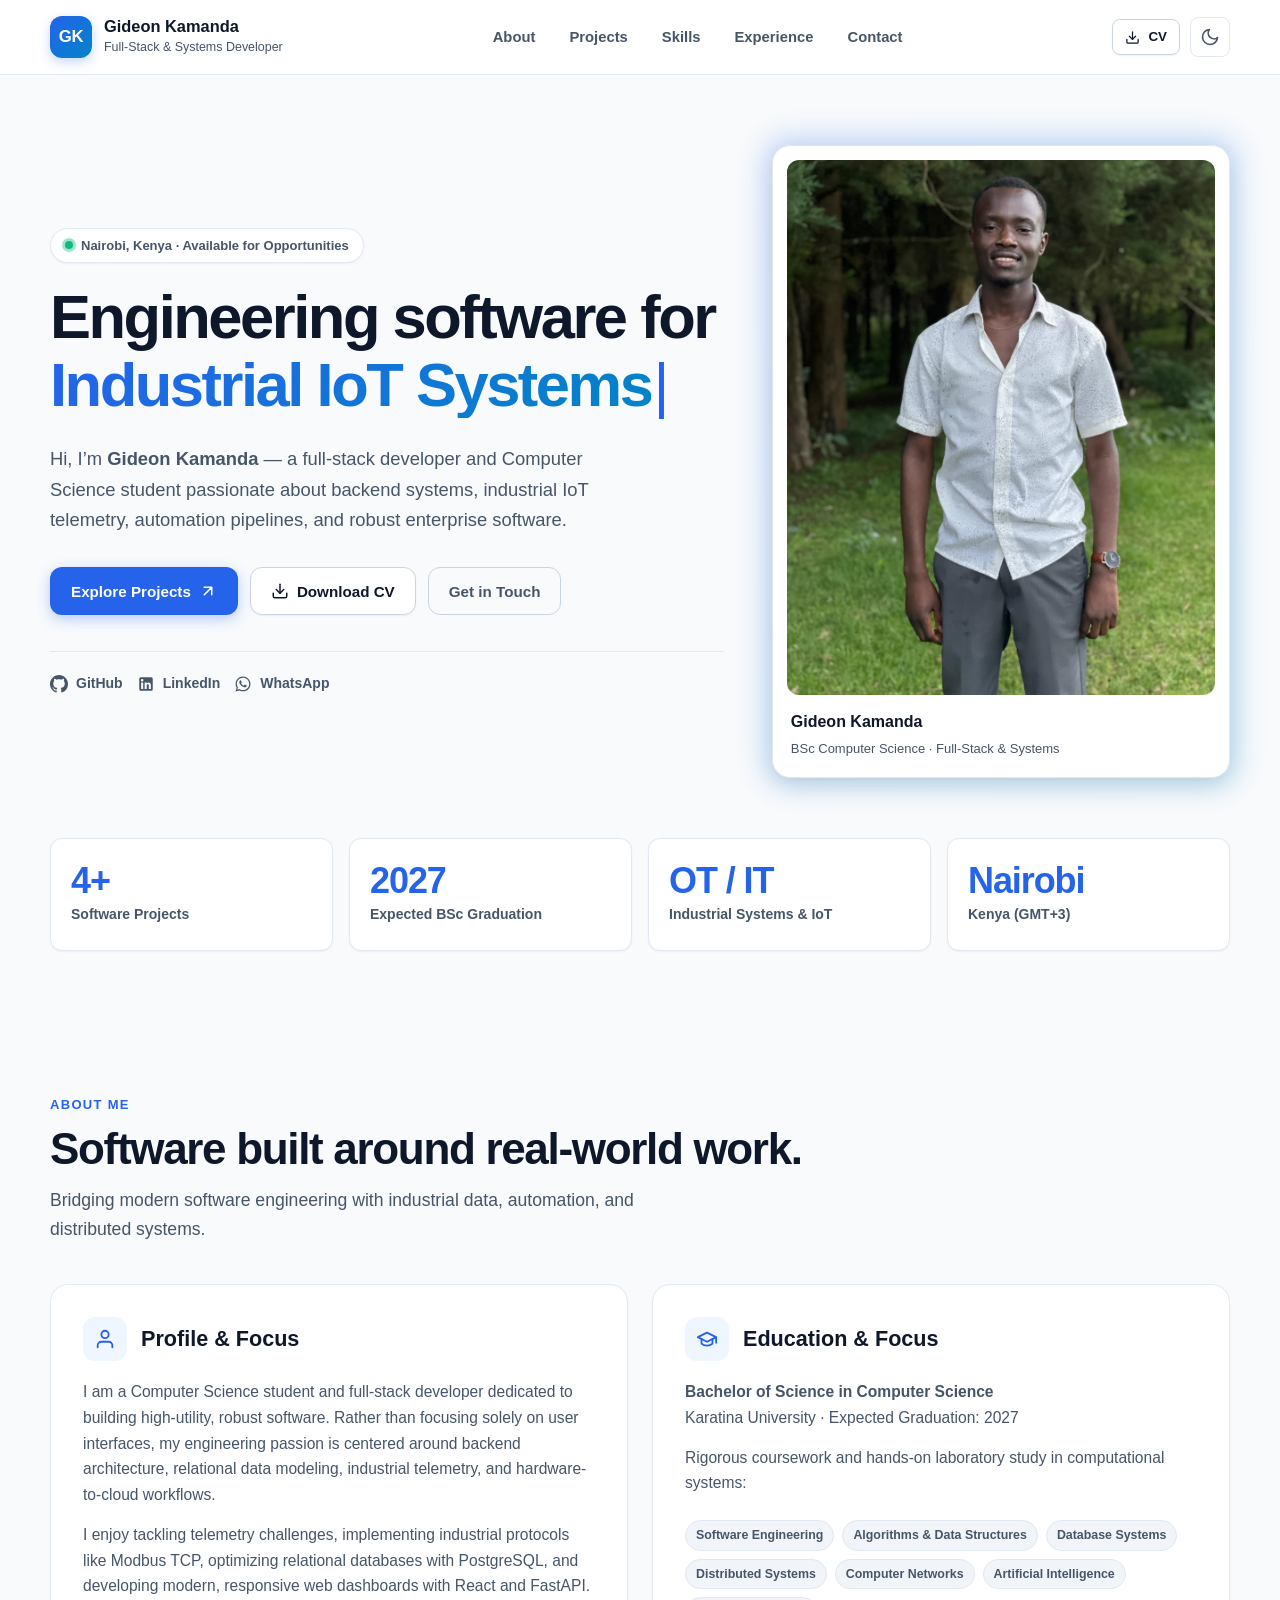
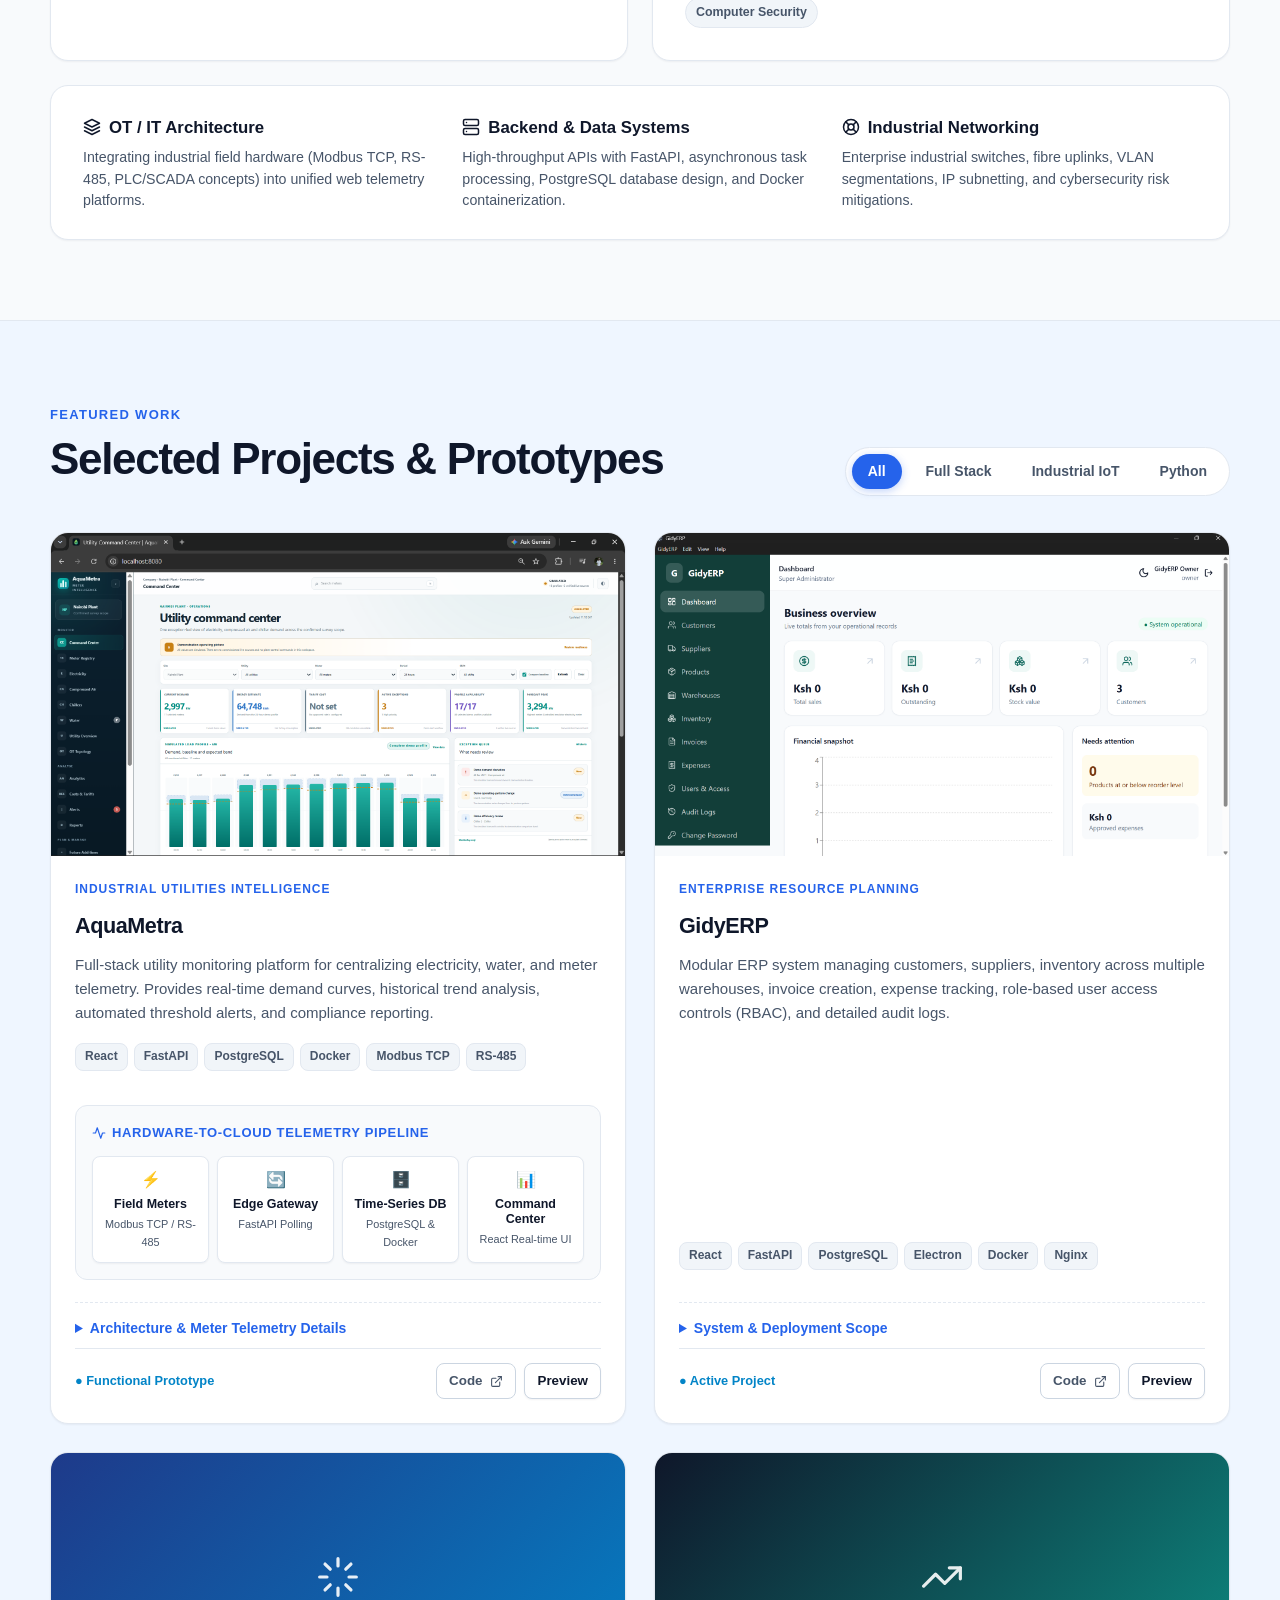
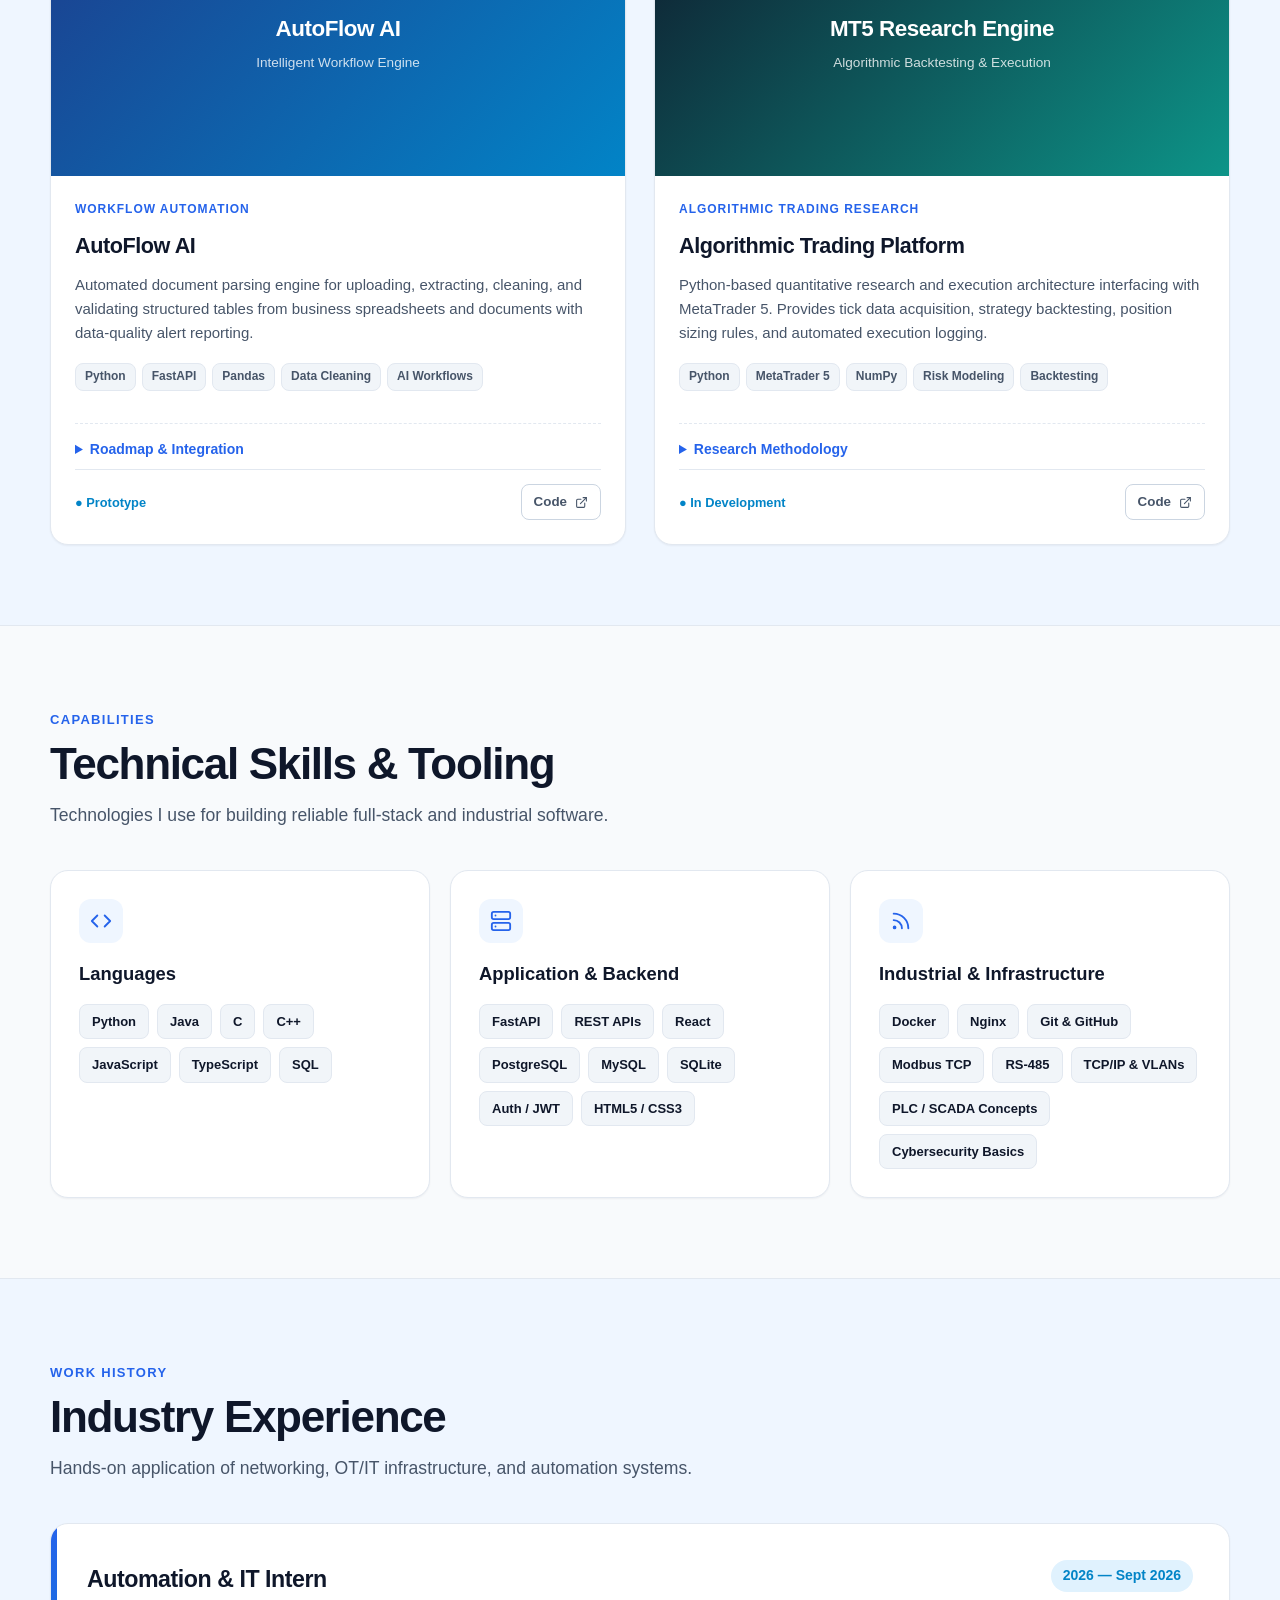
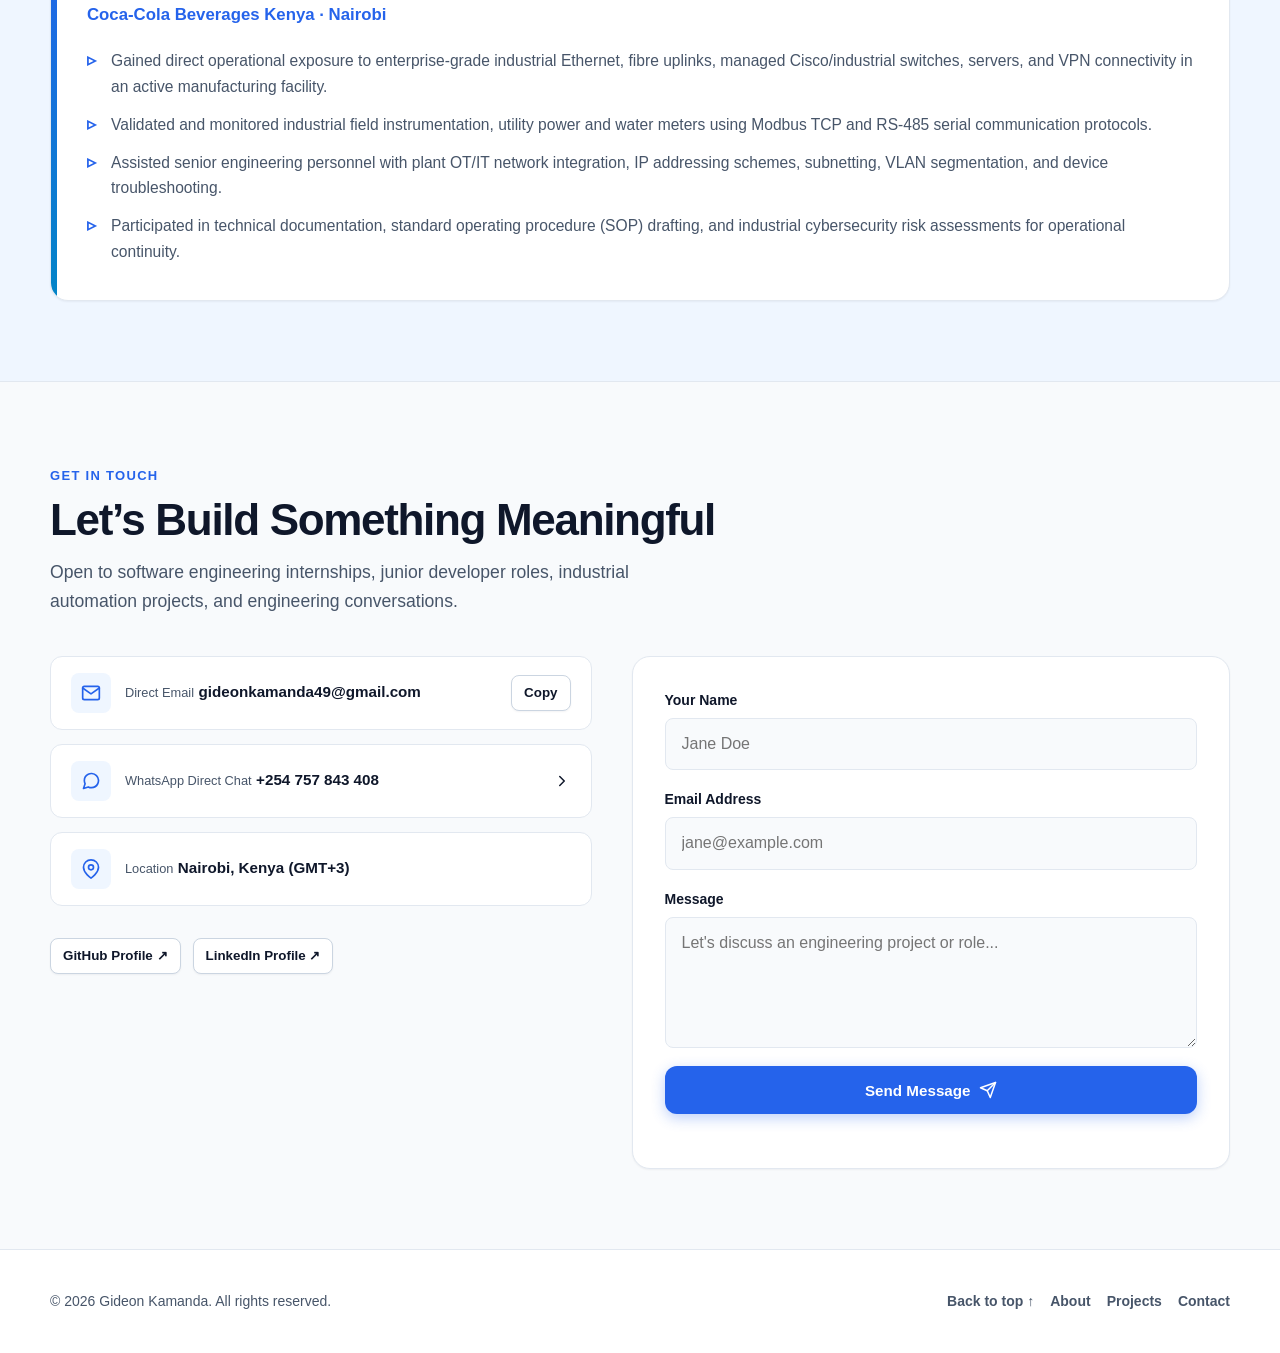
==== commit 16b58cad: "Add dynamic typewriter headline, CV download action, telemetry architecture diagram, and project cod" ====
--- a/index.html
+++ b/index.html
@@ -44,9 +44,15 @@
       </nav>
 
       <div class="nav-actions">
+        <!-- Download CV Header Button -->
+        <a class="btn btn-secondary btn-sm cv-btn" href="resume.pdf" download="Gideon_Kamanda_Resume.pdf" id="navCvBtn" title="Download Curriculum Vitae">
+          <svg width="15" height="15" viewBox="0 0 24 24" fill="none" stroke="currentColor" stroke-width="2" stroke-linecap="round" stroke-linejoin="round" aria-hidden="true"><path d="M21 15v4a2 2 0 0 1-2 2H5a2 2 0 0 1-2-2v-4"></path><polyline points="7 10 12 15 17 10"></polyline><line x1="12" y1="15" x2="12" y2="3"></line></svg>
+          <span>CV</span>
+        </a>
+
         <!-- Dark/Light Theme Toggle -->
         <button class="btn-icon" id="themeButton" type="button" aria-label="Toggle dark/light theme" title="Toggle theme">
-          <svg class="sun-icon" width="20" height="20" viewBox="0 0 24 24" fill="none" stroke="currentColor" stroke-width="2" stroke-linecap="round" stroke-linejoin="round" aria-hidden="true">
+          <svg width="20" height="20" viewBox="0 0 24 24" fill="none" stroke="currentColor" stroke-width="2" stroke-linecap="round" stroke-linejoin="round" aria-hidden="true">
             <circle cx="12" cy="12" r="5"></circle>
             <line x1="12" y1="1" x2="12" y2="3"></line>
             <line x1="12" y1="21" x2="12" y2="23"></line>
@@ -72,7 +78,7 @@
   </header>
 
   <main id="main">
-    <!-- Hero Section -->
+    <!-- Hero Section with Dynamic Typing -->
     <section class="section hero-section" id="home">
       <div class="container hero-grid">
         <div class="hero-copy">
@@ -80,19 +86,31 @@
             <span class="status-dot"></span>
             <span>Nairobi, Kenya · Available for Opportunities</span>
           </div>
+          
           <h1 class="hero-title">
-            Engineering <span class="text-gradient">practical software</span> for business, data, & industrial systems.
+            Engineering software for <br>
+            <span class="dynamic-typed" id="dynamicTyped">Industrial IoT</span><span class="typed-cursor">|</span>
           </h1>
+
           <p class="hero-description">
-            Hi, I’m <strong>Gideon Kamanda</strong> — a full-stack software engineer and Computer Science student passionate about backend systems, industrial IoT, telemetry, automation, and reliable enterprise web products.
+            Hi, I’m <strong>Gideon Kamanda</strong> — a full-stack developer and Computer Science student passionate about backend systems, industrial IoT telemetry, automation pipelines, and robust enterprise software.
           </p>
+
           <div class="hero-actions">
             <a class="btn btn-primary" href="#projects">
               Explore Projects
               <svg width="18" height="18" viewBox="0 0 24 24" fill="none" stroke="currentColor" stroke-width="2" stroke-linecap="round" stroke-linejoin="round" aria-hidden="true"><path d="M7 17l9.2-9.2M17 17V7H7"/></svg>
             </a>
-            <a class="btn btn-secondary" href="#contact">Get in Touch</a>
-          </div>
+
+            <!-- Download CV Hero Button -->
+            <a class="btn btn-secondary cv-btn" href="resume.pdf" download="Gideon_Kamanda_Resume.pdf" id="heroCvBtn">
+              <svg width="18" height="18" viewBox="0 0 24 24" fill="none" stroke="currentColor" stroke-width="2" stroke-linecap="round" stroke-linejoin="round" aria-hidden="true"><path d="M21 15v4a2 2 0 0 1-2 2H5a2 2 0 0 1-2-2v-4"></path><polyline points="7 10 12 15 17 10"></polyline><line x1="12" y1="15" x2="12" y2="3"></line></svg>
+              Download CV
+            </a>
+
+            <a class="btn btn-outline" href="#contact">Get in Touch</a>
+          </div>
+
           <div class="hero-socials">
             <a class="social-link" href="https://github.com/GIDEON-glichy" target="_blank" rel="noreferrer">
               <svg width="18" height="18" viewBox="0 0 24 24" fill="currentColor" aria-hidden="true"><path d="M12 0C5.37 0 0 5.37 0 12c0 5.31 3.435 9.795 8.205 11.385.6.105.825-.255.825-.57 0-.285-.015-1.23-.015-2.235-3.015.555-3.795-.735-4.035-1.41-.135-.345-.72-1.41-1.23-1.695-.42-.225-1.02-.78-.015-.795.945-.015 1.62.87 1.845 1.23 1.08 1.815 2.805 1.305 3.495.99.105-.78.42-1.305.765-1.605-2.67-.3-5.46-1.335-5.46-5.925 0-1.305.465-2.385 1.23-3.225-.12-.3-.54-1.53.12-3.18 0 0 1.005-.315 3.3 1.23.96-.27 1.98-.405 3-.405s2.04.135 3 .405c2.295-1.56 3.3-1.23 3.3-1.23.66 1.65.24 2.88.12 3.18.765.84 1.23 1.905 1.23 3.225 0 4.605-2.805 5.625-5.475 5.925.435.375.81 1.095.81 2.22 0 1.605-.015 2.895-.015 3.3 0 .315.225.69.825.57A12.02 12.02 0 0024 12c0-6.63-5.37-12-12-12z"/></svg>
@@ -143,7 +161,7 @@
       </div>
     </section>
 
-    <!-- About Section -->
+    <!-- About Section & Core Competencies -->
     <section class="section" id="about">
       <div class="container">
         <div class="section-header">
@@ -162,7 +180,7 @@
             </div>
             <div class="card-body">
               <p>
-                I am a Computer Science student and full-stack developer dedicated to building practical, high-utility software. Rather than focusing solely on user interfaces, my interests lie deeply in backend architecture, databases, automated workflows, and industrial hardware-to-cloud integrations.
+                I am a Computer Science student and full-stack developer dedicated to building high-utility, robust software. Rather than focusing solely on user interfaces, my engineering passion is centered around backend architecture, relational data modeling, industrial telemetry, and hardware-to-cloud workflows.
               </p>
               <p>
                 I enjoy tackling telemetry challenges, implementing industrial protocols like Modbus TCP, optimizing relational databases with PostgreSQL, and developing modern, responsive web dashboards with React and FastAPI.
@@ -175,7 +193,7 @@
               <div class="card-icon">
                 <svg width="22" height="22" viewBox="0 0 24 24" fill="none" stroke="currentColor" stroke-width="2" stroke-linecap="round" stroke-linejoin="round" aria-hidden="true"><path d="M22 10v6M2 10l10-5 10 5-10 5z"></path><path d="M6 12v5c3 3 9 3 12 0v-5"></path></svg>
               </div>
-              <h3 class="card-title">Education</h3>
+              <h3 class="card-title">Education & Focus</h3>
             </div>
             <div class="card-body">
               <p>
@@ -183,7 +201,7 @@
                 Karatina University · Expected Graduation: 2027
               </p>
               <p>
-                Comprehensive academic background covering core computational disciplines:
+                Rigorous coursework and hands-on laboratory study in computational systems:
               </p>
               <div class="coursework-pills">
                 <span class="pill">Software Engineering</span>
@@ -197,6 +215,31 @@
             </div>
           </article>
         </div>
+
+        <!-- Competencies & Specializations Card -->
+        <div class="competencies-card">
+          <div class="comp-item">
+            <h4 class="comp-title">
+              <svg width="18" height="18" viewBox="0 0 24 24" fill="none" stroke="currentColor" stroke-width="2" stroke-linecap="round" stroke-linejoin="round" aria-hidden="true"><polygon points="12 2 2 7 12 12 22 7 12 2"></polygon><polyline points="2 17 12 22 22 17"></polyline><polyline points="2 12 12 17 22 12"></polyline></svg>
+              OT / IT Architecture
+            </h4>
+            <p class="comp-desc">Integrating industrial field hardware (Modbus TCP, RS-485, PLC/SCADA concepts) into unified web telemetry platforms.</p>
+          </div>
+          <div class="comp-item">
+            <h4 class="comp-title">
+              <svg width="18" height="18" viewBox="0 0 24 24" fill="none" stroke="currentColor" stroke-width="2" stroke-linecap="round" stroke-linejoin="round" aria-hidden="true"><rect x="2" y="2" width="20" height="8" rx="2" ry="2"></rect><rect x="2" y="14" width="20" height="8" rx="2" ry="2"></rect><line x1="6" y1="6" x2="6.01" y2="6"></line><line x1="6" y1="18" x2="6.01" y2="18"></line></svg>
+              Backend & Data Systems
+            </h4>
+            <p class="comp-desc">High-throughput APIs with FastAPI, asynchronous task processing, PostgreSQL database design, and Docker containerization.</p>
+          </div>
+          <div class="comp-item">
+            <h4 class="comp-title">
+              <svg width="18" height="18" viewBox="0 0 24 24" fill="none" stroke="currentColor" stroke-width="2" stroke-linecap="round" stroke-linejoin="round" aria-hidden="true"><circle cx="12" cy="12" r="10"></circle><path d="m4.93 4.93 4.24 4.24"></path><path d="m14.83 9.17 4.24-4.24"></path><path d="m14.83 14.83 4.24 4.24"></path><path d="m9.17 14.83-4.24 4.24"></path><circle cx="12" cy="12" r="4"></circle></svg>
+              Industrial Networking
+            </h4>
+            <p class="comp-desc">Enterprise industrial switches, fibre uplinks, VLAN segmentations, IP subnetting, and cybersecurity risk mitigations.</p>
+          </div>
+        </div>
       </div>
     </section>
 
@@ -233,6 +276,7 @@
               <p class="project-desc">
                 Full-stack utility monitoring platform for centralizing electricity, water, and meter telemetry. Provides real-time demand curves, historical trend analysis, automated threshold alerts, and compliance reporting.
               </p>
+              
               <div class="project-tech">
                 <span class="tech-tag">React</span>
                 <span class="tech-tag">FastAPI</span>
@@ -241,14 +285,50 @@
                 <span class="tech-tag">Modbus TCP</span>
                 <span class="tech-tag">RS-485</span>
               </div>
+
+              <!-- Interactive Architecture Pipeline Diagram -->
+              <div class="arch-diagram-box">
+                <div class="arch-title">
+                  <svg width="14" height="14" viewBox="0 0 24 24" fill="none" stroke="currentColor" stroke-width="2" stroke-linecap="round" stroke-linejoin="round" aria-hidden="true"><polyline points="22 12 18 12 15 21 9 3 6 12 2 12"></polyline></svg>
+                  Hardware-to-Cloud Telemetry Pipeline
+                </div>
+                <div class="arch-flow">
+                  <div class="arch-node">
+                    <span class="node-icon">⚡</span>
+                    <span class="node-label">Field Meters</span>
+                    <span class="node-sub">Modbus TCP / RS-485</span>
+                  </div>
+                  <div class="arch-node">
+                    <span class="node-icon">🔄</span>
+                    <span class="node-label">Edge Gateway</span>
+                    <span class="node-sub">FastAPI Polling</span>
+                  </div>
+                  <div class="arch-node">
+                    <span class="node-icon">🗄️</span>
+                    <span class="node-label">Time-Series DB</span>
+                    <span class="node-sub">PostgreSQL & Docker</span>
+                  </div>
+                  <div class="arch-node">
+                    <span class="node-icon">📊</span>
+                    <span class="node-label">Command Center</span>
+                    <span class="node-sub">React Real-time UI</span>
+                  </div>
+                </div>
+              </div>
+
               <details class="project-details">
                 <summary>Architecture & Meter Telemetry Details</summary>
                 <p>Designed with microservices using Docker containers. Simulates plant-wide Modbus TCP communication across utility lines with sub-second polling and PostgreSQL time-series storage.</p>
                 <img class="project-details-img" src="aquametra-line-10.png" alt="AquaMetra Line 10 meter intelligence dashboard" data-img-src="aquametra-line-10.png" data-img-title="AquaMetra — Line 10 Telemetry Dashboard" loading="lazy">
               </details>
+
               <div class="project-footer">
                 <span class="project-status">● Functional Prototype</span>
-                <div class="project-links">
+                <div class="project-actions">
+                  <a class="btn btn-outline btn-sm" href="https://github.com/GIDEON-glichy" target="_blank" rel="noreferrer">
+                    <span>Code</span>
+                    <svg width="13" height="13" viewBox="0 0 24 24" fill="none" stroke="currentColor" stroke-width="2" stroke-linecap="round" stroke-linejoin="round" aria-hidden="true"><path d="M18 13v6a2 2 0 0 1-2 2H5a2 2 0 0 1-2-2V8a2 2 0 0 1 2-2h6"></path><polyline points="15 3 21 3 21 9"></polyline><line x1="10" y1="14" x2="21" y2="3"></line></svg>
+                  </a>
                   <button class="btn btn-secondary btn-sm preview-btn" type="button" data-img-src="aquametra-command-center.png" data-img-title="AquaMetra Command Center">Preview</button>
                 </div>
               </div>
@@ -284,7 +364,11 @@
               </details>
               <div class="project-footer">
                 <span class="project-status">● Active Project</span>
-                <div class="project-links">
+                <div class="project-actions">
+                  <a class="btn btn-outline btn-sm" href="https://github.com/GIDEON-glichy" target="_blank" rel="noreferrer">
+                    <span>Code</span>
+                    <svg width="13" height="13" viewBox="0 0 24 24" fill="none" stroke="currentColor" stroke-width="2" stroke-linecap="round" stroke-linejoin="round" aria-hidden="true"><path d="M18 13v6a2 2 0 0 1-2 2H5a2 2 0 0 1-2-2V8a2 2 0 0 1 2-2h6"></path><polyline points="15 3 21 3 21 9"></polyline><line x1="10" y1="14" x2="21" y2="3"></line></svg>
+                  </a>
                   <button class="btn btn-secondary btn-sm preview-btn" type="button" data-img-src="gidy-erp-dashboard.png" data-img-title="GidyERP Dashboard">Preview</button>
                 </div>
               </div>
@@ -321,6 +405,12 @@
               </details>
               <div class="project-footer">
                 <span class="project-status">● Prototype</span>
+                <div class="project-actions">
+                  <a class="btn btn-outline btn-sm" href="https://github.com/GIDEON-glichy" target="_blank" rel="noreferrer">
+                    <span>Code</span>
+                    <svg width="13" height="13" viewBox="0 0 24 24" fill="none" stroke="currentColor" stroke-width="2" stroke-linecap="round" stroke-linejoin="round" aria-hidden="true"><path d="M18 13v6a2 2 0 0 1-2 2H5a2 2 0 0 1-2-2V8a2 2 0 0 1 2-2h6"></path><polyline points="15 3 21 3 21 9"></polyline><line x1="10" y1="14" x2="21" y2="3"></line></svg>
+                  </a>
+                </div>
               </div>
             </div>
           </article>
@@ -355,6 +445,12 @@
               </details>
               <div class="project-footer">
                 <span class="project-status">● In Development</span>
+                <div class="project-actions">
+                  <a class="btn btn-outline btn-sm" href="https://github.com/GIDEON-glichy" target="_blank" rel="noreferrer">
+                    <span>Code</span>
+                    <svg width="13" height="13" viewBox="0 0 24 24" fill="none" stroke="currentColor" stroke-width="2" stroke-linecap="round" stroke-linejoin="round" aria-hidden="true"><path d="M18 13v6a2 2 0 0 1-2 2H5a2 2 0 0 1-2-2V8a2 2 0 0 1 2-2h6"></path><polyline points="15 3 21 3 21 9"></polyline><line x1="10" y1="14" x2="21" y2="3"></line></svg>
+                  </a>
+                </div>
               </div>
             </div>
           </article>
@@ -463,7 +559,7 @@
       </div>
     </section>
 
-    <!-- Contact Section -->
+    <!-- Contact Section with Direct AJAX form -->
     <section class="section" id="contact">
       <div class="container">
         <div class="section-header">
@@ -531,7 +627,7 @@
             </div>
           </div>
 
-          <!-- Contact Form -->
+          <!-- Contact Form with Direct AJAX Support -->
           <div class="contact-form-container">
             <form class="contact-form" id="contactForm">
               <div class="form-group">
@@ -549,8 +645,8 @@
                 <textarea class="form-textarea" id="senderMessage" name="message" rows="4" required placeholder="Let's discuss an engineering project or role..."></textarea>
               </div>
 
-              <button class="btn btn-primary" type="submit">
-                <span>Send Message</span>
+              <button class="btn btn-primary" id="submitBtn" type="submit">
+                <span id="submitBtnText">Send Message</span>
                 <svg width="18" height="18" viewBox="0 0 24 24" fill="none" stroke="currentColor" stroke-width="2" stroke-linecap="round" stroke-linejoin="round" aria-hidden="true"><line x1="22" y1="2" x2="11" y2="13"></line><polygon points="22 2 15 22 11 13 2 9 22 2"></polygon></svg>
               </button>
               <p class="form-status" id="formStatus" role="status" aria-live="polite"></p>
--- a/styles.css
+++ b/styles.css
@@ -247,7 +247,7 @@
 .nav-actions {
   display: flex;
   align-items: center;
-  gap: 12px;
+  gap: 10px;
 }
 
 .nav-links {
@@ -295,7 +295,7 @@
 }
 
 /* --------------------------------------------------------------------------
-   Hero Section
+   Hero Section & Dynamic Typing
    -------------------------------------------------------------------------- */
 .hero-section {
   padding: 70px 0 80px;
@@ -347,17 +347,32 @@
 }
 
 .hero-title {
-  font-size: clamp(2.5rem, 5vw, 4.2rem);
+  font-size: clamp(2.4rem, 4.8vw, 4rem);
   font-weight: 800;
-  line-height: 1.08;
+  line-height: 1.1;
   letter-spacing: -0.04em;
   margin-bottom: 20px;
-}
-
-.hero-title .text-gradient {
+  min-height: 2.3em;
+}
+
+.dynamic-typed {
   background: linear-gradient(135deg, var(--primary), var(--accent));
   -webkit-background-clip: text;
   -webkit-text-fill-color: transparent;
+  display: inline-block;
+}
+
+.typed-cursor {
+  display: inline-block;
+  color: var(--primary);
+  font-weight: 400;
+  animation: blink 1s step-start infinite;
+  margin-left: 2px;
+}
+
+@keyframes blink {
+  0%, 100% { opacity: 1; }
+  50% { opacity: 0; }
 }
 
 .hero-description {
@@ -372,7 +387,7 @@
   display: flex;
   flex-wrap: wrap;
   align-items: center;
-  gap: 14px;
+  gap: 12px;
   margin-bottom: 36px;
 }
 
@@ -382,6 +397,7 @@
   gap: 14px;
   padding-top: 20px;
   border-top: 1px solid var(--border-subtle);
+  flex-wrap: wrap;
 }
 
 .social-link {
@@ -457,7 +473,7 @@
   justify-content: center;
   gap: 8px;
   min-height: 48px;
-  padding: 10px 22px;
+  padding: 10px 20px;
   border-radius: var(--radius-md);
   font-weight: 600;
   font-size: 0.95rem;
@@ -493,10 +509,22 @@
   transform: translateY(-1px);
 }
 
+.btn-outline {
+  background-color: transparent;
+  border-color: var(--border-accent);
+  color: var(--text-muted);
+}
+
+.btn-outline:hover {
+  border-color: var(--primary);
+  color: var(--primary);
+  background-color: var(--bg-subtle);
+}
+
 .btn-sm {
-  min-height: 38px;
-  padding: 6px 14px;
-  font-size: 0.85rem;
+  min-height: 36px;
+  padding: 6px 12px;
+  font-size: 0.835rem;
   border-radius: var(--radius-sm);
 }
 
@@ -544,12 +572,13 @@
 }
 
 /* --------------------------------------------------------------------------
-   About Section
+   About Section & Competencies
    -------------------------------------------------------------------------- */
 .about-grid {
   display: grid;
   grid-template-columns: 1fr 1fr;
   gap: 24px;
+  margin-bottom: 24px;
 }
 
 .card {
@@ -612,6 +641,39 @@
   background-color: var(--bg-subtle);
   color: var(--text-muted);
   border: 1px solid var(--border-subtle);
+}
+
+/* Competencies Banner */
+.competencies-card {
+  background: var(--bg-surface);
+  border: 1px solid var(--border-subtle);
+  border-radius: var(--radius-lg);
+  padding: 28px 32px;
+  box-shadow: var(--shadow-sm);
+  display: grid;
+  grid-template-columns: repeat(3, 1fr);
+  gap: 24px;
+}
+
+.comp-item {
+  display: flex;
+  flex-direction: column;
+  gap: 6px;
+}
+
+.comp-title {
+  font-size: 1.05rem;
+  font-weight: 700;
+  color: var(--text-main);
+  display: flex;
+  align-items: center;
+  gap: 8px;
+}
+
+.comp-desc {
+  font-size: 0.8875rem;
+  color: var(--text-muted);
+  line-height: 1.5;
 }
 
 /* --------------------------------------------------------------------------
@@ -805,6 +867,74 @@
   border: 1px solid var(--border-subtle);
 }
 
+/* --------------------------------------------------------------------------
+   Interactive Architecture Flow Diagram (AquaMetra)
+   -------------------------------------------------------------------------- */
+.arch-diagram-box {
+  background-color: var(--bg-base);
+  border: 1px solid var(--border-subtle);
+  border-radius: var(--radius-md);
+  padding: 16px;
+  margin: 16px 0 8px;
+}
+
+.arch-title {
+  font-size: 0.8125rem;
+  font-weight: 700;
+  text-transform: uppercase;
+  letter-spacing: 0.05em;
+  color: var(--primary);
+  margin-bottom: 12px;
+  display: flex;
+  align-items: center;
+  gap: 6px;
+}
+
+.arch-flow {
+  display: grid;
+  grid-template-columns: repeat(4, 1fr);
+  gap: 8px;
+  position: relative;
+}
+
+.arch-node {
+  background-color: var(--bg-surface);
+  border: 1px solid var(--border-subtle);
+  border-radius: var(--radius-sm);
+  padding: 10px 8px;
+  text-align: center;
+  display: flex;
+  flex-direction: column;
+  align-items: center;
+  gap: 4px;
+  box-shadow: var(--shadow-sm);
+}
+
+.node-icon {
+  color: var(--primary);
+}
+
+.node-label {
+  font-weight: 700;
+  font-size: 0.78rem;
+  color: var(--text-main);
+  line-height: 1.2;
+}
+
+.node-sub {
+  font-size: 0.68rem;
+  color: var(--text-muted);
+}
+
+.node-arrow {
+  position: absolute;
+  top: 50%;
+  transform: translateY(-50%);
+  color: var(--accent);
+  font-weight: 800;
+  font-size: 1rem;
+}
+
 .project-footer {
   display: flex;
   align-items: center;
@@ -812,6 +942,8 @@
   padding-top: 14px;
   border-top: 1px solid var(--border-subtle);
   margin-top: auto;
+  gap: 10px;
+  flex-wrap: wrap;
 }
 
 .project-status {
@@ -823,7 +955,7 @@
   color: var(--accent);
 }
 
-.project-links {
+.project-actions {
   display: flex;
   align-items: center;
   gap: 8px;
@@ -1276,6 +1408,14 @@
   
   .skills-grid {
     grid-template-columns: 1fr 1fr;
+  }
+  
+  .competencies-card {
+    grid-template-columns: 1fr;
+  }
+  
+  .arch-flow {
+    grid-template-columns: repeat(2, 1fr);
   }
   
   .contact-grid {
@@ -1342,4 +1482,8 @@
     flex-direction: column;
     align-items: flex-start;
   }
-}
+  
+  .arch-flow {
+    grid-template-columns: 1fr;
+  }
+}
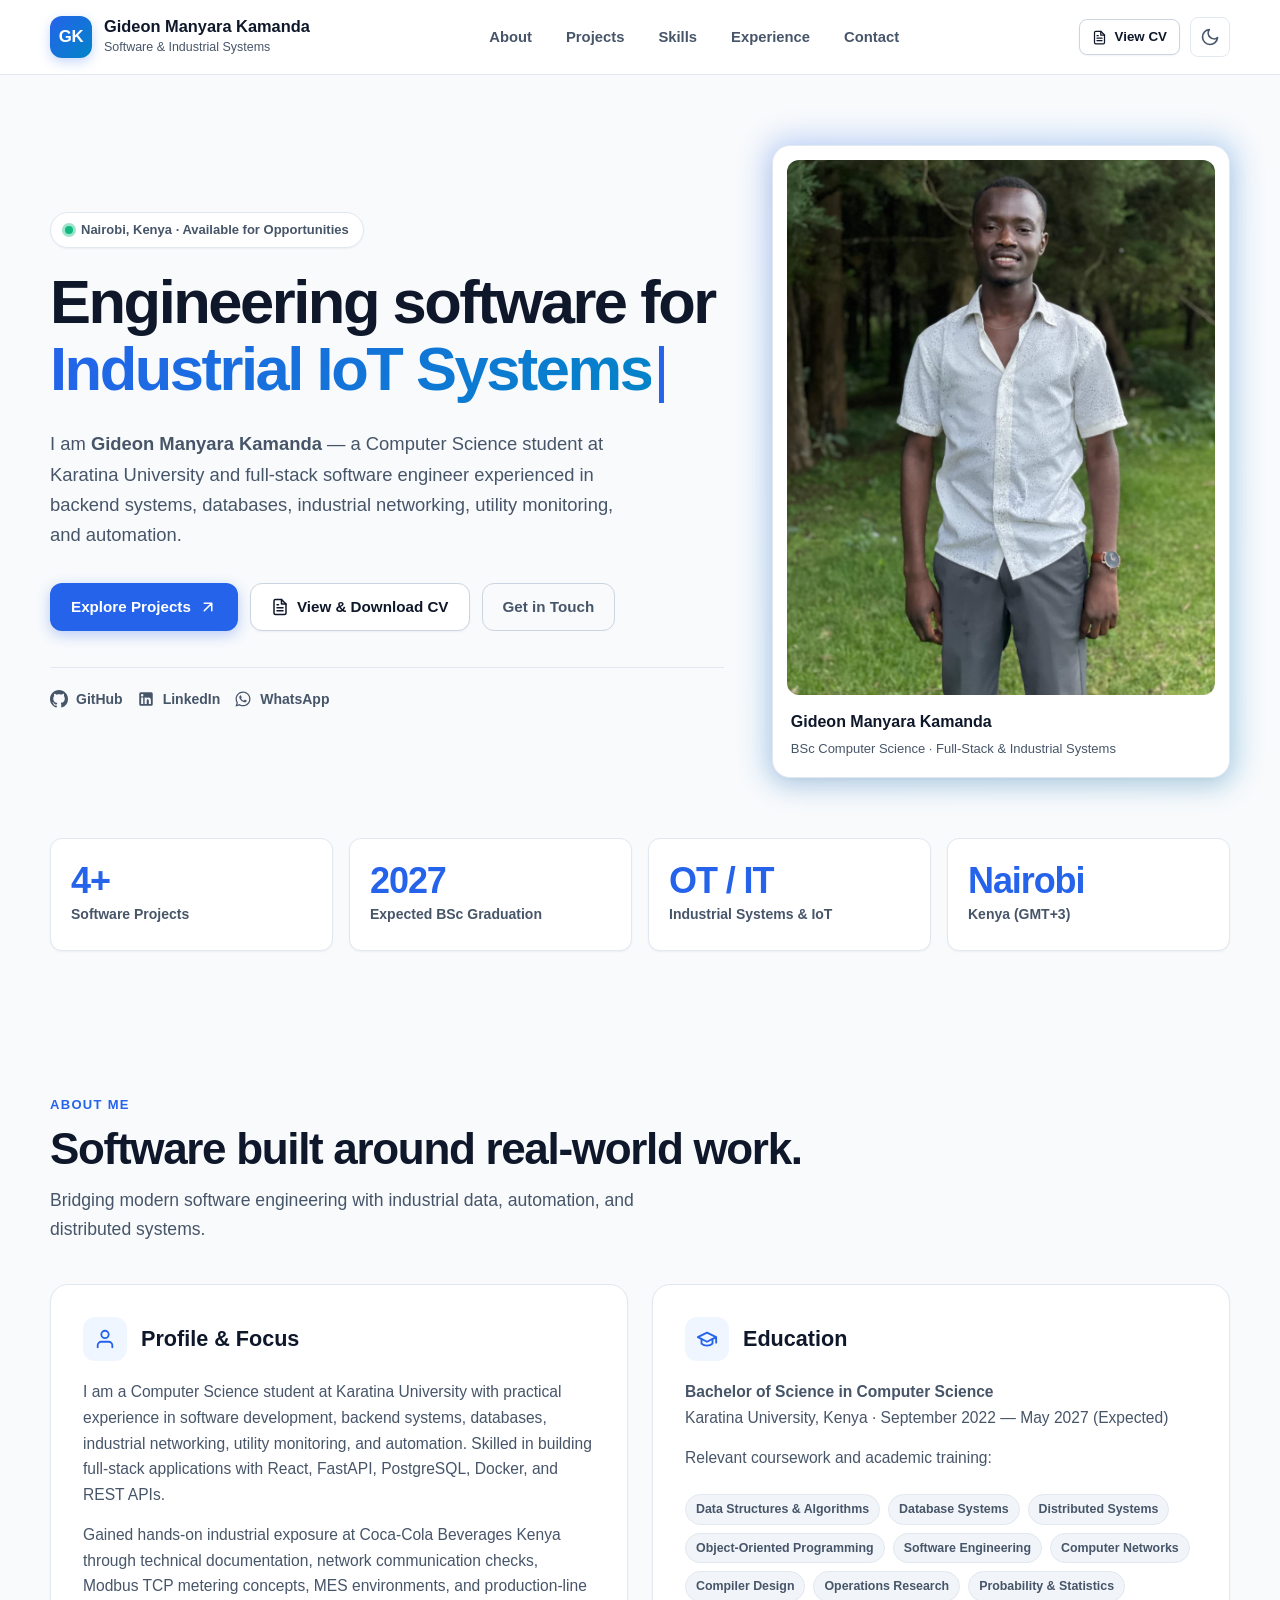
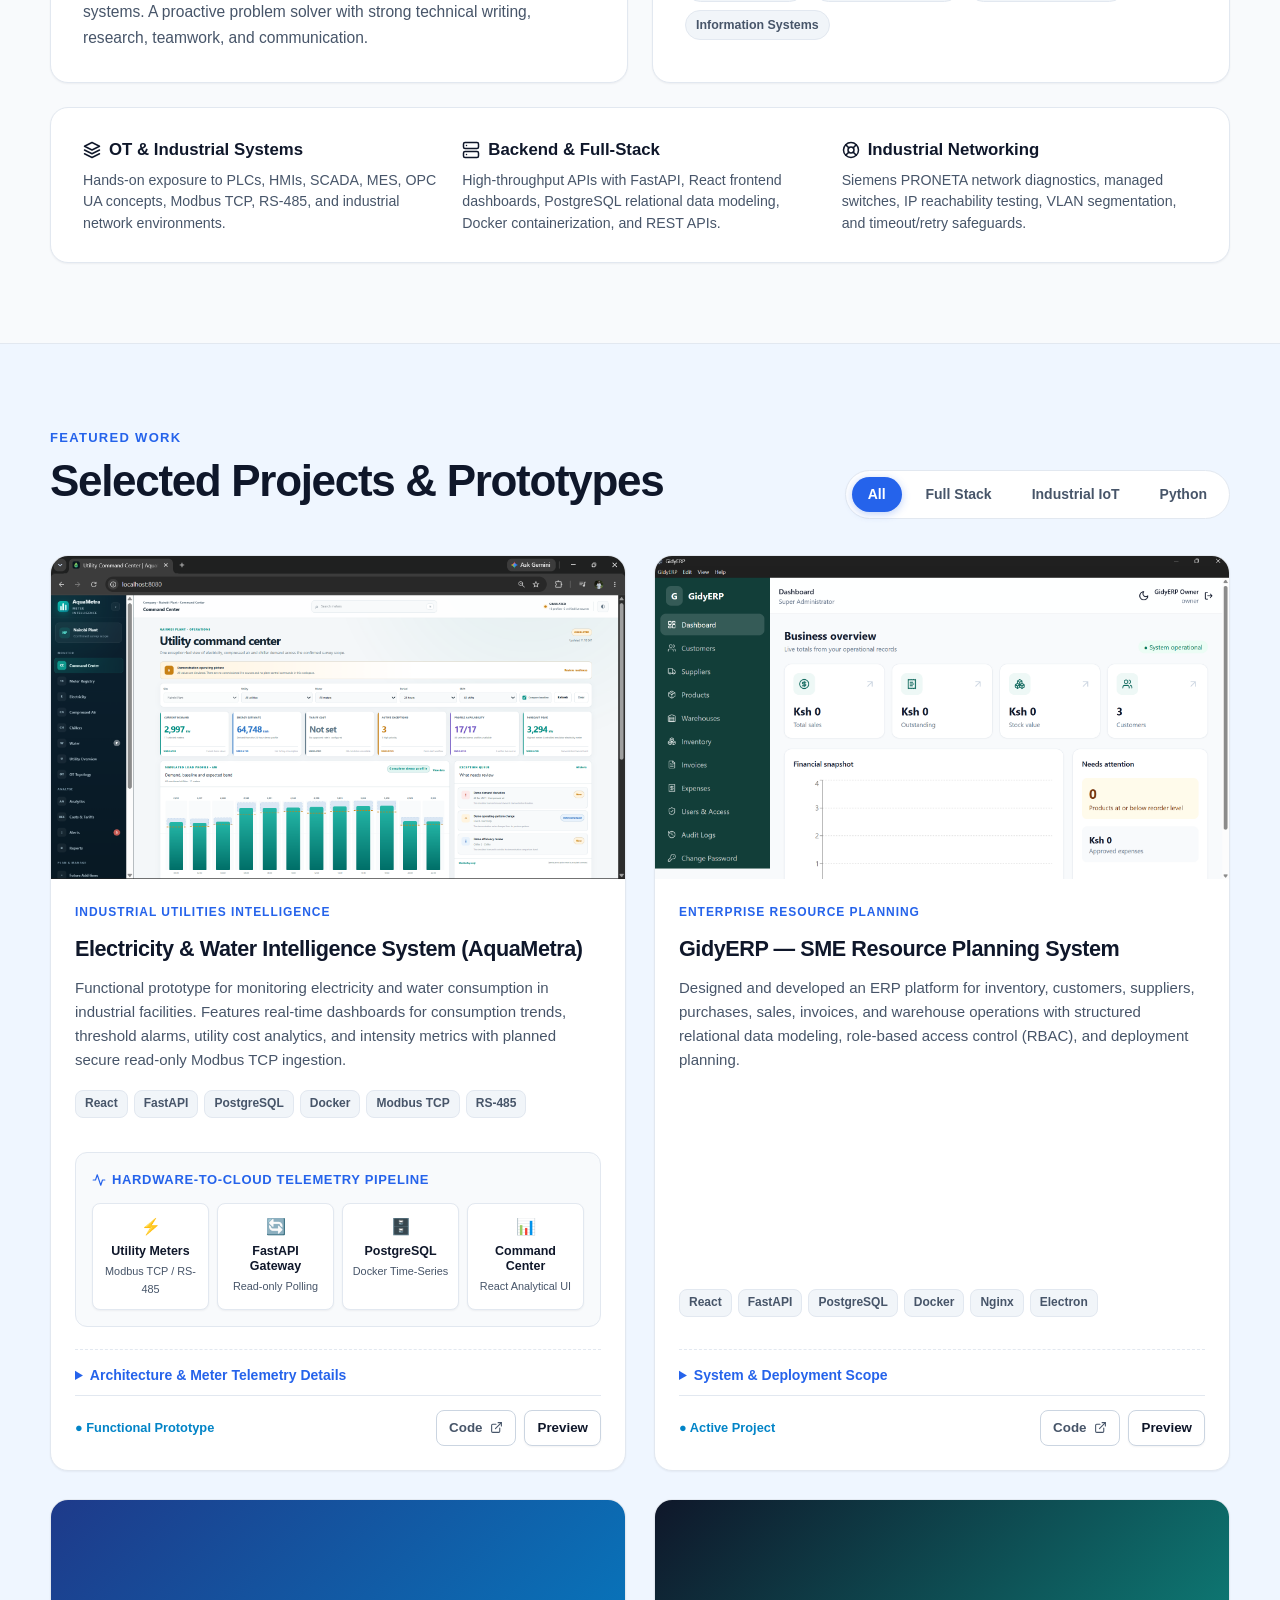
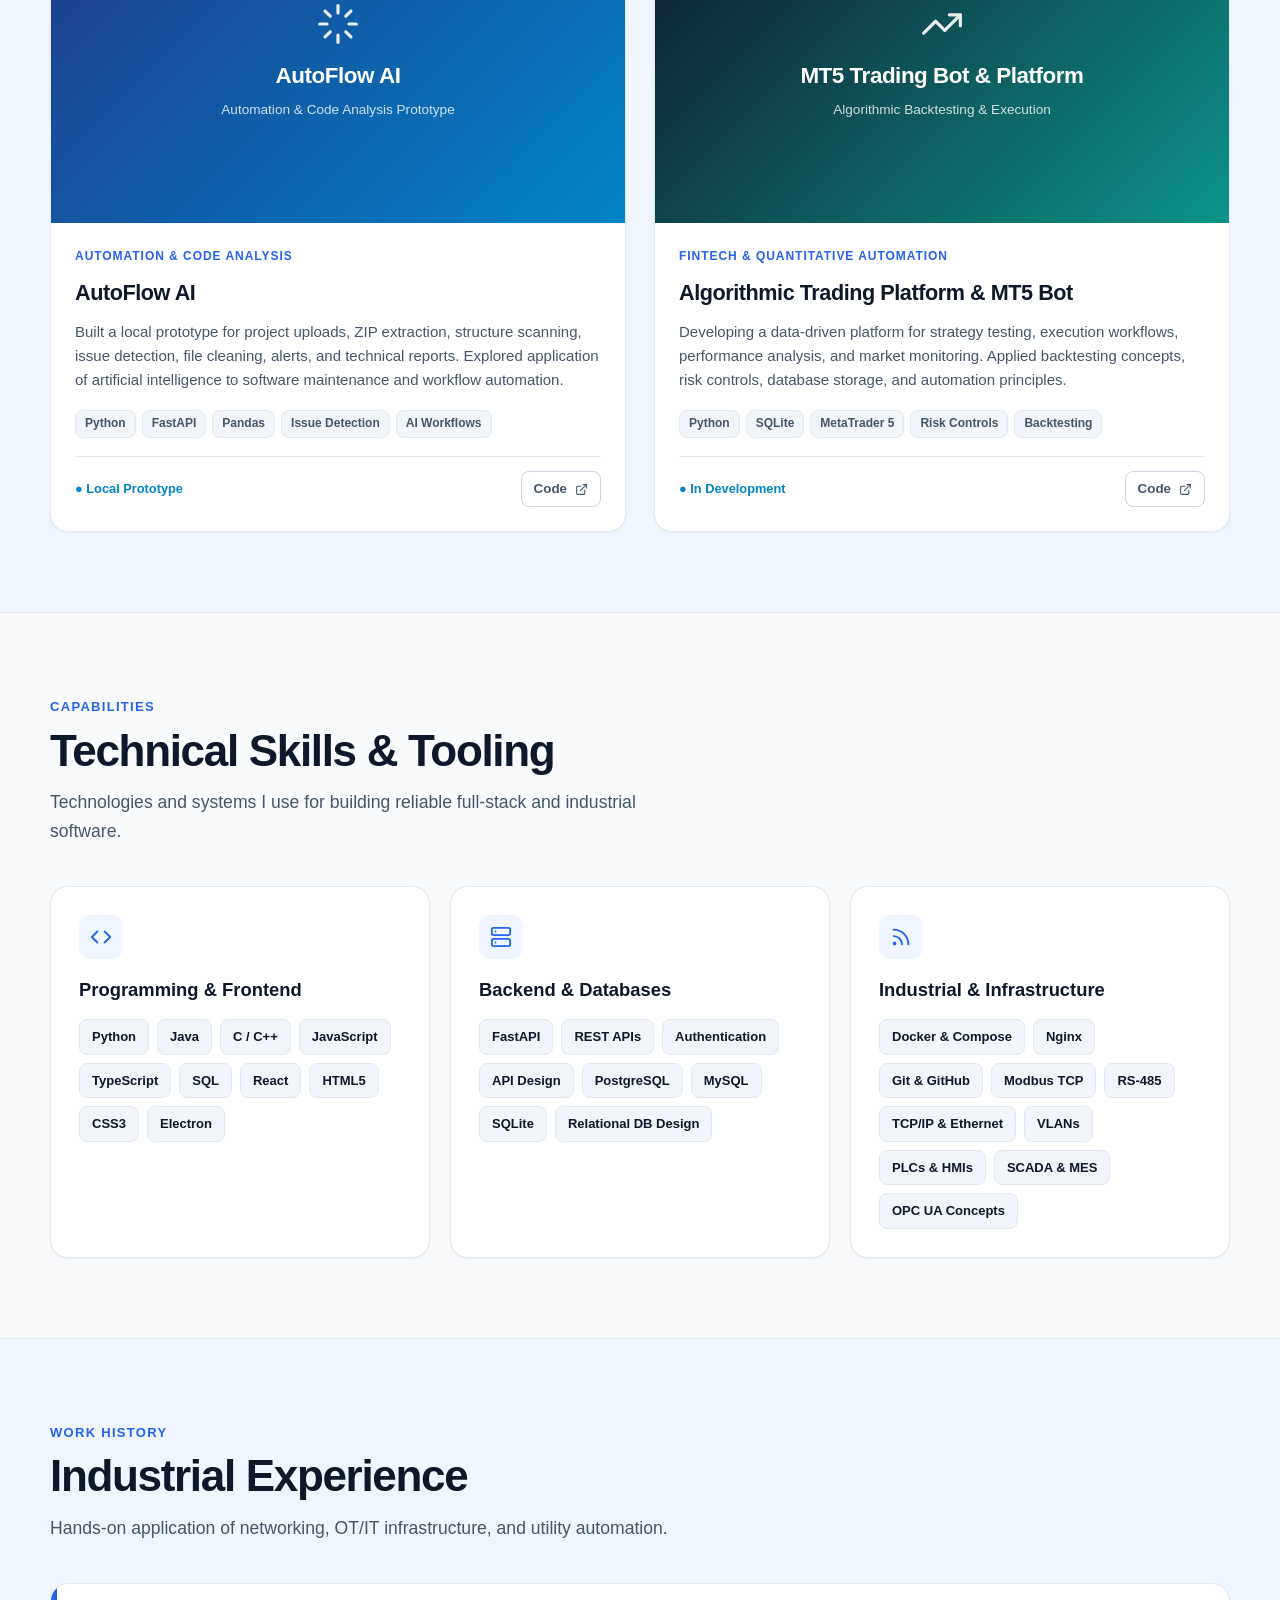
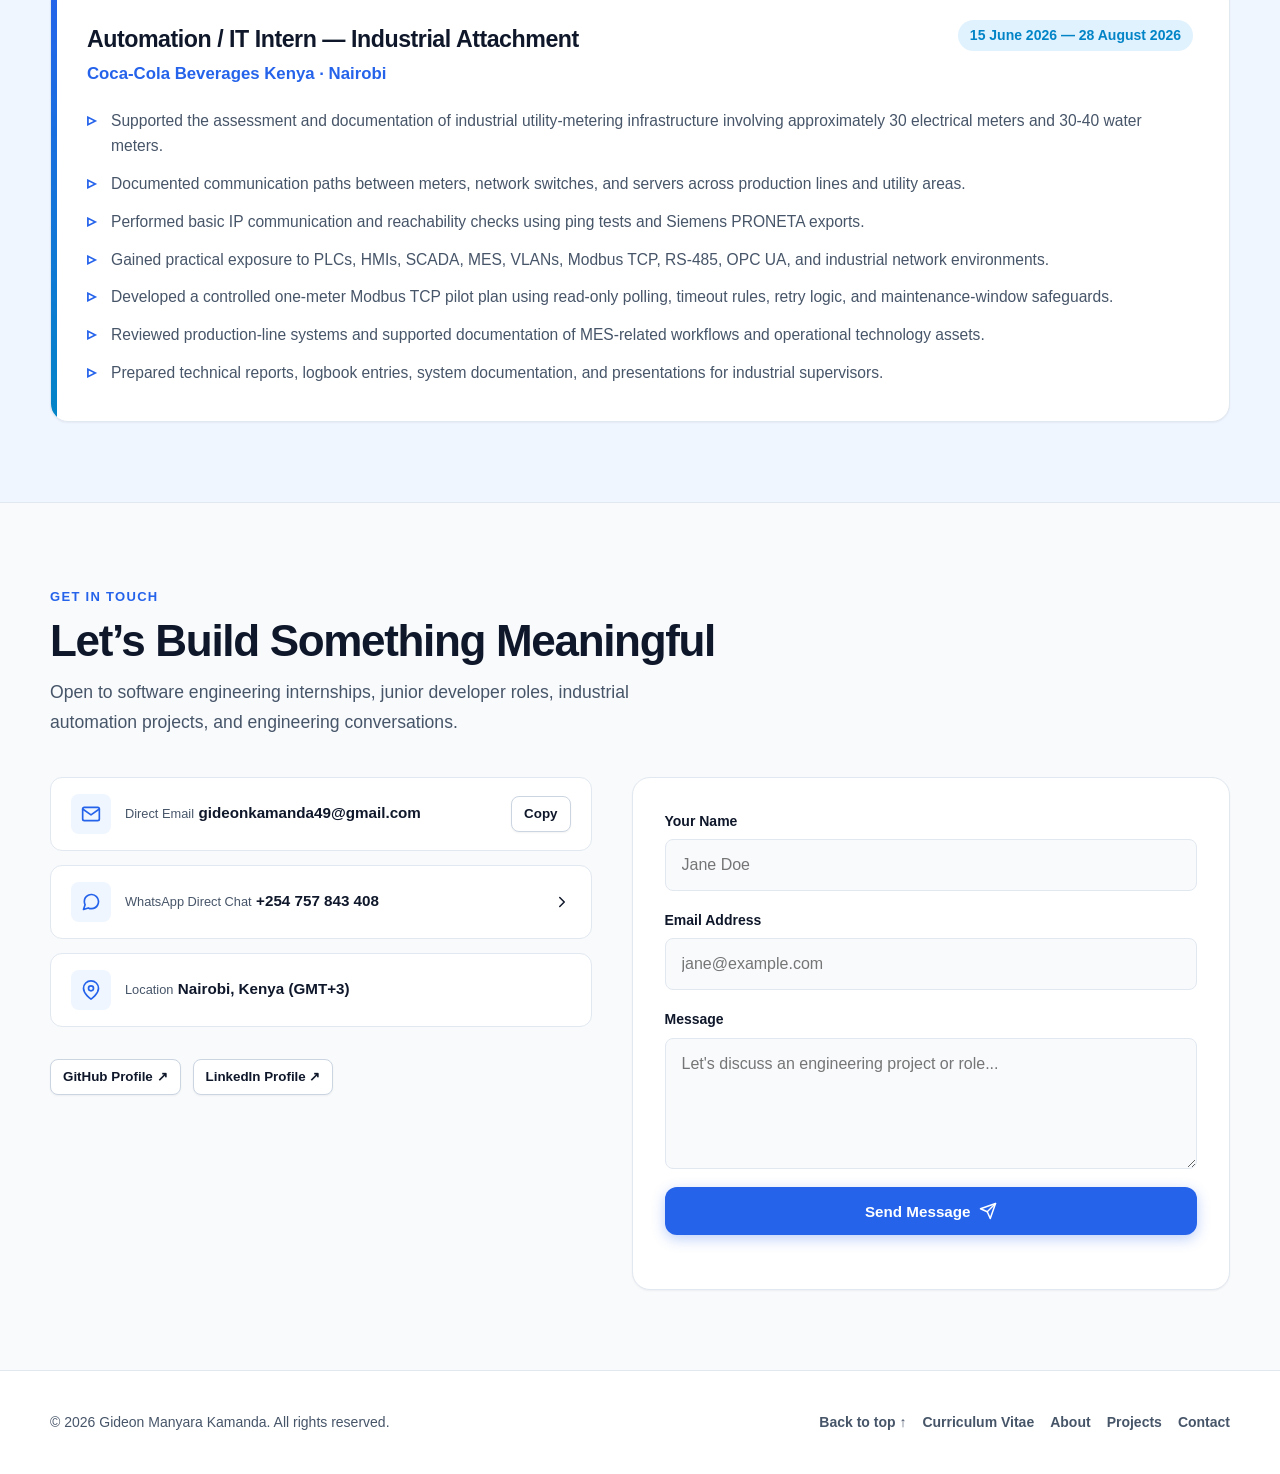
==== commit 9bbdd0fd: "Add official curriculum vitae cv.html and link across portfolio" ====
--- a/index.html
+++ b/index.html
@@ -3,17 +3,17 @@
 <head>
   <meta charset="utf-8">
   <meta name="viewport" content="width=device-width, initial-scale=1">
-  <title>Gideon Kamanda — Full-Stack Developer & Industrial Systems</title>
-  <meta name="description" content="Portfolio of Gideon Kamanda: Nairobi-based full-stack developer and Computer Science student specializing in backend systems, databases, automation, and industrial IoT (Modbus TCP).">
+  <title>Gideon Manyara Kamanda — Full-Stack Developer & Industrial Automation</title>
+  <meta name="description" content="Portfolio of Gideon Manyara Kamanda: Computer Science student at Karatina University specializing in software engineering, backend systems, databases, utility monitoring, and industrial automation.">
   
   <!-- Open Graph & Social Sharing -->
   <meta property="og:type" content="website">
-  <meta property="og:title" content="Gideon Kamanda — Full-Stack Developer & Industrial Systems">
-  <meta property="og:description" content="Building practical software for business, data, and industrial systems. Explore projects, engineering experience, and technical skills.">
+  <meta property="og:title" content="Gideon Manyara Kamanda — Full-Stack Developer & Industrial Automation">
+  <meta property="og:description" content="Computer Science Student | Software Engineering | IT and Industrial Automation. Explore projects, engineering experience, and technical skills.">
   <meta property="og:image" content="aquametra-command-center.png">
   <meta name="twitter:card" content="summary_large_image">
-  <meta name="twitter:title" content="Gideon Kamanda — Full-Stack Developer">
-  <meta name="twitter:description" content="Building practical software for business, data, and industrial systems.">
+  <meta name="twitter:title" content="Gideon Manyara Kamanda — Full-Stack Developer">
+  <meta name="twitter:description" content="Computer Science Student | Software Engineering | IT and Industrial Automation.">
   <meta name="twitter:image" content="aquametra-command-center.png">
 
   <!-- Favicon -->
@@ -27,11 +27,11 @@
   <!-- Site Navigation -->
   <header class="site-header">
     <div class="container navbar">
-      <a class="brand" href="#home" aria-label="Gideon Kamanda homepage">
+      <a class="brand" href="#home" aria-label="Gideon Manyara Kamanda homepage">
         <span class="brand-badge">GK</span>
         <div class="brand-text">
-          <span class="brand-name">Gideon Kamanda</span>
-          <span class="brand-title">Full-Stack & Systems Developer</span>
+          <span class="brand-name">Gideon Manyara Kamanda</span>
+          <span class="brand-title">Software & Industrial Systems</span>
         </div>
       </a>
 
@@ -44,10 +44,10 @@
       </nav>
 
       <div class="nav-actions">
-        <!-- Download CV Header Button -->
-        <a class="btn btn-secondary btn-sm cv-btn" href="resume.pdf" download="Gideon_Kamanda_Resume.pdf" id="navCvBtn" title="Download Curriculum Vitae">
-          <svg width="15" height="15" viewBox="0 0 24 24" fill="none" stroke="currentColor" stroke-width="2" stroke-linecap="round" stroke-linejoin="round" aria-hidden="true"><path d="M21 15v4a2 2 0 0 1-2 2H5a2 2 0 0 1-2-2v-4"></path><polyline points="7 10 12 15 17 10"></polyline><line x1="12" y1="15" x2="12" y2="3"></line></svg>
-          <span>CV</span>
+        <!-- View / Download Official CV Header Button -->
+        <a class="btn btn-secondary btn-sm cv-btn" href="cv.html" target="_blank" rel="noopener" id="navCvBtn" title="View & Download Official Curriculum Vitae">
+          <svg width="15" height="15" viewBox="0 0 24 24" fill="none" stroke="currentColor" stroke-width="2" stroke-linecap="round" stroke-linejoin="round" aria-hidden="true"><path d="M14 2H6a2 2 0 0 0-2 2v16a2 2 0 0 0 2 2h12a2 2 0 0 0 2-2V8z"></path><polyline points="14 2 14 8 20 8"></polyline><line x1="16" y1="13" x2="8" y2="13"></line><line x1="16" y1="17" x2="8" y2="17"></line><polyline points="10 9 9 9 8 9"></polyline></svg>
+          <span>View CV</span>
         </a>
 
         <!-- Dark/Light Theme Toggle -->
@@ -93,7 +93,7 @@
           </h1>
 
           <p class="hero-description">
-            Hi, I’m <strong>Gideon Kamanda</strong> — a full-stack developer and Computer Science student passionate about backend systems, industrial IoT telemetry, automation pipelines, and robust enterprise software.
+            I am <strong>Gideon Manyara Kamanda</strong> — a Computer Science student at Karatina University and full-stack software engineer experienced in backend systems, databases, industrial networking, utility monitoring, and automation.
           </p>
 
           <div class="hero-actions">
@@ -102,10 +102,10 @@
               <svg width="18" height="18" viewBox="0 0 24 24" fill="none" stroke="currentColor" stroke-width="2" stroke-linecap="round" stroke-linejoin="round" aria-hidden="true"><path d="M7 17l9.2-9.2M17 17V7H7"/></svg>
             </a>
 
-            <!-- Download CV Hero Button -->
-            <a class="btn btn-secondary cv-btn" href="resume.pdf" download="Gideon_Kamanda_Resume.pdf" id="heroCvBtn">
-              <svg width="18" height="18" viewBox="0 0 24 24" fill="none" stroke="currentColor" stroke-width="2" stroke-linecap="round" stroke-linejoin="round" aria-hidden="true"><path d="M21 15v4a2 2 0 0 1-2 2H5a2 2 0 0 1-2-2v-4"></path><polyline points="7 10 12 15 17 10"></polyline><line x1="12" y1="15" x2="12" y2="3"></line></svg>
-              Download CV
+            <!-- Download Official CV Hero Button -->
+            <a class="btn btn-secondary cv-btn" href="cv.html" target="_blank" rel="noopener" id="heroCvBtn">
+              <svg width="18" height="18" viewBox="0 0 24 24" fill="none" stroke="currentColor" stroke-width="2" stroke-linecap="round" stroke-linejoin="round" aria-hidden="true"><path d="M14 2H6a2 2 0 0 0-2 2v16a2 2 0 0 0 2 2h12a2 2 0 0 0 2-2V8z"></path><polyline points="14 2 14 8 20 8"></polyline><line x1="16" y1="13" x2="8" y2="13"></line><line x1="16" y1="17" x2="8" y2="17"></line><polyline points="10 9 9 9 8 9"></polyline></svg>
+              View & Download CV
             </a>
 
             <a class="btn btn-outline" href="#contact">Get in Touch</a>
@@ -129,10 +129,10 @@
 
         <div class="portrait-container">
           <figure class="portrait-card">
-            <img class="portrait-img" src="gideon-kamanda.jpg" alt="Gideon Kamanda smiling outdoors">
+            <img class="portrait-img" src="gideon-kamanda.jpg" alt="Gideon Manyara Kamanda smiling outdoors">
             <figcaption class="portrait-meta">
-              <span class="portrait-name">Gideon Kamanda</span>
-              <span class="portrait-sub">BSc Computer Science · Full-Stack & Systems</span>
+              <span class="portrait-name">Gideon Manyara Kamanda</span>
+              <span class="portrait-sub">BSc Computer Science · Full-Stack & Industrial Systems</span>
             </figcaption>
           </figure>
         </div>
@@ -180,10 +180,10 @@
             </div>
             <div class="card-body">
               <p>
-                I am a Computer Science student and full-stack developer dedicated to building high-utility, robust software. Rather than focusing solely on user interfaces, my engineering passion is centered around backend architecture, relational data modeling, industrial telemetry, and hardware-to-cloud workflows.
+                I am a Computer Science student at Karatina University with practical experience in software development, backend systems, databases, industrial networking, utility monitoring, and automation. Skilled in building full-stack applications with React, FastAPI, PostgreSQL, Docker, and REST APIs.
               </p>
               <p>
-                I enjoy tackling telemetry challenges, implementing industrial protocols like Modbus TCP, optimizing relational databases with PostgreSQL, and developing modern, responsive web dashboards with React and FastAPI.
+                Gained hands-on industrial exposure at Coca-Cola Beverages Kenya through technical documentation, network communication checks, Modbus TCP metering concepts, MES environments, and production-line systems. A proactive problem solver with strong technical writing, research, teamwork, and communication.
               </p>
             </div>
           </article>
@@ -193,24 +193,27 @@
               <div class="card-icon">
                 <svg width="22" height="22" viewBox="0 0 24 24" fill="none" stroke="currentColor" stroke-width="2" stroke-linecap="round" stroke-linejoin="round" aria-hidden="true"><path d="M22 10v6M2 10l10-5 10 5-10 5z"></path><path d="M6 12v5c3 3 9 3 12 0v-5"></path></svg>
               </div>
-              <h3 class="card-title">Education & Focus</h3>
+              <h3 class="card-title">Education</h3>
             </div>
             <div class="card-body">
               <p>
                 <strong>Bachelor of Science in Computer Science</strong><br>
-                Karatina University · Expected Graduation: 2027
+                Karatina University, Kenya · September 2022 — May 2027 (Expected)
               </p>
               <p>
-                Rigorous coursework and hands-on laboratory study in computational systems:
+                Relevant coursework and academic training:
               </p>
               <div class="coursework-pills">
-                <span class="pill">Software Engineering</span>
-                <span class="pill">Algorithms & Data Structures</span>
+                <span class="pill">Data Structures & Algorithms</span>
                 <span class="pill">Database Systems</span>
                 <span class="pill">Distributed Systems</span>
+                <span class="pill">Object-Oriented Programming</span>
+                <span class="pill">Software Engineering</span>
                 <span class="pill">Computer Networks</span>
-                <span class="pill">Artificial Intelligence</span>
-                <span class="pill">Computer Security</span>
+                <span class="pill">Compiler Design</span>
+                <span class="pill">Operations Research</span>
+                <span class="pill">Probability & Statistics</span>
+                <span class="pill">Information Systems</span>
               </div>
             </div>
           </article>
@@ -221,23 +224,23 @@
           <div class="comp-item">
             <h4 class="comp-title">
               <svg width="18" height="18" viewBox="0 0 24 24" fill="none" stroke="currentColor" stroke-width="2" stroke-linecap="round" stroke-linejoin="round" aria-hidden="true"><polygon points="12 2 2 7 12 12 22 7 12 2"></polygon><polyline points="2 17 12 22 22 17"></polyline><polyline points="2 12 12 17 22 12"></polyline></svg>
-              OT / IT Architecture
+              OT & Industrial Systems
             </h4>
-            <p class="comp-desc">Integrating industrial field hardware (Modbus TCP, RS-485, PLC/SCADA concepts) into unified web telemetry platforms.</p>
+            <p class="comp-desc">Hands-on exposure to PLCs, HMIs, SCADA, MES, OPC UA concepts, Modbus TCP, RS-485, and industrial network environments.</p>
           </div>
           <div class="comp-item">
             <h4 class="comp-title">
               <svg width="18" height="18" viewBox="0 0 24 24" fill="none" stroke="currentColor" stroke-width="2" stroke-linecap="round" stroke-linejoin="round" aria-hidden="true"><rect x="2" y="2" width="20" height="8" rx="2" ry="2"></rect><rect x="2" y="14" width="20" height="8" rx="2" ry="2"></rect><line x1="6" y1="6" x2="6.01" y2="6"></line><line x1="6" y1="18" x2="6.01" y2="18"></line></svg>
-              Backend & Data Systems
+              Backend & Full-Stack
             </h4>
-            <p class="comp-desc">High-throughput APIs with FastAPI, asynchronous task processing, PostgreSQL database design, and Docker containerization.</p>
+            <p class="comp-desc">High-throughput APIs with FastAPI, React frontend dashboards, PostgreSQL relational data modeling, Docker containerization, and REST APIs.</p>
           </div>
           <div class="comp-item">
             <h4 class="comp-title">
               <svg width="18" height="18" viewBox="0 0 24 24" fill="none" stroke="currentColor" stroke-width="2" stroke-linecap="round" stroke-linejoin="round" aria-hidden="true"><circle cx="12" cy="12" r="10"></circle><path d="m4.93 4.93 4.24 4.24"></path><path d="m14.83 9.17 4.24-4.24"></path><path d="m14.83 14.83 4.24 4.24"></path><path d="m9.17 14.83-4.24 4.24"></path><circle cx="12" cy="12" r="4"></circle></svg>
               Industrial Networking
             </h4>
-            <p class="comp-desc">Enterprise industrial switches, fibre uplinks, VLAN segmentations, IP subnetting, and cybersecurity risk mitigations.</p>
+            <p class="comp-desc">Siemens PRONETA network diagnostics, managed switches, IP reachability testing, VLAN segmentation, and timeout/retry safeguards.</p>
           </div>
         </div>
       </div>
@@ -263,7 +266,7 @@
         <div class="projects-grid" id="projectGrid">
           <!-- Project 1: AquaMetra -->
           <article class="project-card" data-category="industrial fullstack">
-            <div class="project-media" data-img-src="aquametra-command-center.png" data-img-title="AquaMetra — Utility Command Center" tabindex="0" role="button" aria-label="View AquaMetra Command Center screenshot in high resolution">
+            <div class="project-media" data-img-src="aquametra-command-center.png" data-img-title="Electricity and Water Intelligence System (AquaMetra)" tabindex="0" role="button" aria-label="View AquaMetra Command Center screenshot in high resolution">
               <img src="aquametra-command-center.png" alt="AquaMetra utility command center dashboard" loading="lazy">
               <div class="media-overlay">
                 <svg width="20" height="20" viewBox="0 0 24 24" fill="none" stroke="currentColor" stroke-width="2" stroke-linecap="round" stroke-linejoin="round" aria-hidden="true"><circle cx="11" cy="11" r="8"></circle><line x1="21" y1="21" x2="16.65" y2="16.65"></line><line x1="11" y1="8" x2="11" y2="14"></line><line x1="8" y1="11" x2="14" y2="11"></line></svg>
@@ -272,9 +275,9 @@
             </div>
             <div class="project-content">
               <span class="project-tag">Industrial Utilities Intelligence</span>
-              <h3 class="project-title">AquaMetra</h3>
+              <h3 class="project-title">Electricity & Water Intelligence System (AquaMetra)</h3>
               <p class="project-desc">
-                Full-stack utility monitoring platform for centralizing electricity, water, and meter telemetry. Provides real-time demand curves, historical trend analysis, automated threshold alerts, and compliance reporting.
+                Functional prototype for monitoring electricity and water consumption in industrial facilities. Features real-time dashboards for consumption trends, threshold alarms, utility cost analytics, and intensity metrics with planned secure read-only Modbus TCP ingestion.
               </p>
               
               <div class="project-tech">
@@ -286,7 +289,7 @@
                 <span class="tech-tag">RS-485</span>
               </div>
 
-              <!-- Interactive Architecture Pipeline Diagram -->
+              <!-- Hardware-to-Cloud Telemetry Pipeline -->
               <div class="arch-diagram-box">
                 <div class="arch-title">
                   <svg width="14" height="14" viewBox="0 0 24 24" fill="none" stroke="currentColor" stroke-width="2" stroke-linecap="round" stroke-linejoin="round" aria-hidden="true"><polyline points="22 12 18 12 15 21 9 3 6 12 2 12"></polyline></svg>
@@ -295,23 +298,23 @@
                 <div class="arch-flow">
                   <div class="arch-node">
                     <span class="node-icon">⚡</span>
-                    <span class="node-label">Field Meters</span>
+                    <span class="node-label">Utility Meters</span>
                     <span class="node-sub">Modbus TCP / RS-485</span>
                   </div>
                   <div class="arch-node">
                     <span class="node-icon">🔄</span>
-                    <span class="node-label">Edge Gateway</span>
-                    <span class="node-sub">FastAPI Polling</span>
+                    <span class="node-label">FastAPI Gateway</span>
+                    <span class="node-sub">Read-only Polling</span>
                   </div>
                   <div class="arch-node">
                     <span class="node-icon">🗄️</span>
-                    <span class="node-label">Time-Series DB</span>
-                    <span class="node-sub">PostgreSQL & Docker</span>
+                    <span class="node-label">PostgreSQL</span>
+                    <span class="node-sub">Docker Time-Series</span>
                   </div>
                   <div class="arch-node">
                     <span class="node-icon">📊</span>
                     <span class="node-label">Command Center</span>
-                    <span class="node-sub">React Real-time UI</span>
+                    <span class="node-sub">React Analytical UI</span>
                   </div>
                 </div>
               </div>
@@ -337,7 +340,7 @@
 
           <!-- Project 2: GidyERP -->
           <article class="project-card" data-category="fullstack">
-            <div class="project-media" data-img-src="gidy-erp-dashboard.png" data-img-title="GidyERP — Business Overview Dashboard" tabindex="0" role="button" aria-label="View GidyERP dashboard screenshot in high resolution">
+            <div class="project-media" data-img-src="gidy-erp-dashboard.png" data-img-title="GidyERP — SME Enterprise Resource Planning System" tabindex="0" role="button" aria-label="View GidyERP dashboard screenshot in high resolution">
               <img src="gidy-erp-dashboard.png" alt="GidyERP business overview dashboard" loading="lazy">
               <div class="media-overlay">
                 <svg width="20" height="20" viewBox="0 0 24 24" fill="none" stroke="currentColor" stroke-width="2" stroke-linecap="round" stroke-linejoin="round" aria-hidden="true"><circle cx="11" cy="11" r="8"></circle><line x1="21" y1="21" x2="16.65" y2="16.65"></line><line x1="11" y1="8" x2="11" y2="14"></line><line x1="8" y1="11" x2="14" y2="11"></line></svg>
@@ -346,17 +349,17 @@
             </div>
             <div class="project-content">
               <span class="project-tag">Enterprise Resource Planning</span>
-              <h3 class="project-title">GidyERP</h3>
+              <h3 class="project-title">GidyERP — SME Resource Planning System</h3>
               <p class="project-desc">
-                Modular ERP system managing customers, suppliers, inventory across multiple warehouses, invoice creation, expense tracking, role-based user access controls (RBAC), and detailed audit logs.
+                Designed and developed an ERP platform for inventory, customers, suppliers, purchases, sales, invoices, and warehouse operations with structured relational data modeling, role-based access control (RBAC), and deployment planning.
               </p>
               <div class="project-tech">
                 <span class="tech-tag">React</span>
                 <span class="tech-tag">FastAPI</span>
                 <span class="tech-tag">PostgreSQL</span>
-                <span class="tech-tag">Electron</span>
                 <span class="tech-tag">Docker</span>
                 <span class="tech-tag">Nginx</span>
+                <span class="tech-tag">Electron</span>
               </div>
               <details class="project-details">
                 <summary>System & Deployment Scope</summary>
@@ -383,28 +386,24 @@
                   <svg width="44" height="44" viewBox="0 0 24 24" fill="none" stroke="currentColor" stroke-width="1.75" stroke-linecap="round" stroke-linejoin="round" aria-hidden="true"><path d="M12 2v4M12 18v4M4.93 4.93l2.83 2.83M16.24 16.24l2.83 2.83M2 12h4M18 12h4M4.93 19.07l2.83-2.83M16.24 7.76l2.83-2.83"/></svg>
                 </div>
                 <div class="placeholder-title">AutoFlow AI</div>
-                <div class="placeholder-sub">Intelligent Workflow Engine</div>
+                <div class="placeholder-sub">Automation & Code Analysis Prototype</div>
               </div>
             </div>
             <div class="project-content">
-              <span class="project-tag">Workflow Automation</span>
+              <span class="project-tag">Automation & Code Analysis</span>
               <h3 class="project-title">AutoFlow AI</h3>
               <p class="project-desc">
-                Automated document parsing engine for uploading, extracting, cleaning, and validating structured tables from business spreadsheets and documents with data-quality alert reporting.
+                Built a local prototype for project uploads, ZIP extraction, structure scanning, issue detection, file cleaning, alerts, and technical reports. Explored application of artificial intelligence to software maintenance and workflow automation.
               </p>
               <div class="project-tech">
                 <span class="tech-tag">Python</span>
                 <span class="tech-tag">FastAPI</span>
                 <span class="tech-tag">Pandas</span>
-                <span class="tech-tag">Data Cleaning</span>
+                <span class="tech-tag">Issue Detection</span>
                 <span class="tech-tag">AI Workflows</span>
               </div>
-              <details class="project-details">
-                <summary>Roadmap & Integration</summary>
-                <p>Handles ZIP archives and Excel/CSV sanitization locally. Upcoming enhancements include cloud storage hooks, automated email dispatch, and LLM-assisted schema reconciliation.</p>
-              </details>
               <div class="project-footer">
-                <span class="project-status">● Prototype</span>
+                <span class="project-status">● Local Prototype</span>
                 <div class="project-actions">
                   <a class="btn btn-outline btn-sm" href="https://github.com/GIDEON-glichy" target="_blank" rel="noreferrer">
                     <span>Code</span>
@@ -415,34 +414,30 @@
             </div>
           </article>
 
-          <!-- Project 4: Algorithmic Trading Platform -->
+          <!-- Project 4: Algorithmic Trading Platform and MT5 Bot -->
           <article class="project-card" data-category="python">
             <div class="project-media" style="cursor: default;">
               <div class="project-placeholder trading">
                 <div class="placeholder-icon">
                   <svg width="44" height="44" viewBox="0 0 24 24" fill="none" stroke="currentColor" stroke-width="1.75" stroke-linecap="round" stroke-linejoin="round" aria-hidden="true"><polyline points="22 7 13.5 15.5 8.5 10.5 2 17"></polyline><polyline points="16 7 22 7 22 13"></polyline></svg>
                 </div>
-                <div class="placeholder-title">MT5 Research Engine</div>
+                <div class="placeholder-title">MT5 Trading Bot & Platform</div>
                 <div class="placeholder-sub">Algorithmic Backtesting & Execution</div>
               </div>
             </div>
             <div class="project-content">
-              <span class="project-tag">Algorithmic Trading Research</span>
-              <h3 class="project-title">Algorithmic Trading Platform</h3>
+              <span class="project-tag">Fintech & Quantitative Automation</span>
+              <h3 class="project-title">Algorithmic Trading Platform & MT5 Bot</h3>
               <p class="project-desc">
-                Python-based quantitative research and execution architecture interfacing with MetaTrader 5. Provides tick data acquisition, strategy backtesting, position sizing rules, and automated execution logging.
+                Developing a data-driven platform for strategy testing, execution workflows, performance analysis, and market monitoring. Applied backtesting concepts, risk controls, database storage, and automation principles.
               </p>
               <div class="project-tech">
                 <span class="tech-tag">Python</span>
+                <span class="tech-tag">SQLite</span>
                 <span class="tech-tag">MetaTrader 5</span>
-                <span class="tech-tag">NumPy</span>
-                <span class="tech-tag">Risk Modeling</span>
+                <span class="tech-tag">Risk Controls</span>
                 <span class="tech-tag">Backtesting</span>
               </div>
-              <details class="project-details">
-                <summary>Research Methodology</summary>
-                <p>Designed strictly for algorithmic research, historical simulation, and quantitative risk evaluation. Features parameter optimization with strict draw-down safety constraints.</p>
-              </details>
               <div class="project-footer">
                 <span class="project-status">● In Development</span>
                 <div class="project-actions">
@@ -464,7 +459,7 @@
         <div class="section-header">
           <span class="eyebrow">Capabilities</span>
           <h2 class="section-title">Technical Skills & Tooling</h2>
-          <p class="section-lead">Technologies I use for building reliable full-stack and industrial software.</p>
+          <p class="section-lead">Technologies and systems I use for building reliable full-stack and industrial software.</p>
         </div>
 
         <div class="skills-grid">
@@ -473,15 +468,18 @@
             <div class="skill-card-icon">
               <svg width="22" height="22" viewBox="0 0 24 24" fill="none" stroke="currentColor" stroke-width="2" stroke-linecap="round" stroke-linejoin="round" aria-hidden="true"><polyline points="16 18 22 12 16 6"></polyline><polyline points="8 6 2 12 8 18"></polyline></svg>
             </div>
-            <h3 class="skill-card-title">Languages</h3>
+            <h3 class="skill-card-title">Programming & Frontend</h3>
             <div class="skill-badges">
               <span class="skill-badge">Python</span>
               <span class="skill-badge">Java</span>
-              <span class="skill-badge">C</span>
-              <span class="skill-badge">C++</span>
+              <span class="skill-badge">C / C++</span>
               <span class="skill-badge">JavaScript</span>
               <span class="skill-badge">TypeScript</span>
               <span class="skill-badge">SQL</span>
+              <span class="skill-badge">React</span>
+              <span class="skill-badge">HTML5</span>
+              <span class="skill-badge">CSS3</span>
+              <span class="skill-badge">Electron</span>
             </div>
           </article>
 
@@ -490,16 +488,16 @@
             <div class="skill-card-icon">
               <svg width="22" height="22" viewBox="0 0 24 24" fill="none" stroke="currentColor" stroke-width="2" stroke-linecap="round" stroke-linejoin="round" aria-hidden="true"><rect x="2" y="2" width="20" height="8" rx="2" ry="2"></rect><rect x="2" y="14" width="20" height="8" rx="2" ry="2"></rect><line x1="6" y1="6" x2="6.01" y2="6"></line><line x1="6" y1="18" x2="6.01" y2="18"></line></svg>
             </div>
-            <h3 class="skill-card-title">Application & Backend</h3>
+            <h3 class="skill-card-title">Backend & Databases</h3>
             <div class="skill-badges">
               <span class="skill-badge">FastAPI</span>
               <span class="skill-badge">REST APIs</span>
-              <span class="skill-badge">React</span>
+              <span class="skill-badge">Authentication</span>
+              <span class="skill-badge">API Design</span>
               <span class="skill-badge">PostgreSQL</span>
               <span class="skill-badge">MySQL</span>
               <span class="skill-badge">SQLite</span>
-              <span class="skill-badge">Auth / JWT</span>
-              <span class="skill-badge">HTML5 / CSS3</span>
+              <span class="skill-badge">Relational DB Design</span>
             </div>
           </article>
 
@@ -510,56 +508,67 @@
             </div>
             <h3 class="skill-card-title">Industrial & Infrastructure</h3>
             <div class="skill-badges">
-              <span class="skill-badge">Docker</span>
+              <span class="skill-badge">Docker & Compose</span>
               <span class="skill-badge">Nginx</span>
               <span class="skill-badge">Git & GitHub</span>
               <span class="skill-badge">Modbus TCP</span>
               <span class="skill-badge">RS-485</span>
-              <span class="skill-badge">TCP/IP & VLANs</span>
-              <span class="skill-badge">PLC / SCADA Concepts</span>
-              <span class="skill-badge">Cybersecurity Basics</span>
+              <span class="skill-badge">TCP/IP & Ethernet</span>
+              <span class="skill-badge">VLANs</span>
+              <span class="skill-badge">PLCs & HMIs</span>
+              <span class="skill-badge">SCADA & MES</span>
+              <span class="skill-badge">OPC UA Concepts</span>
             </div>
           </article>
         </div>
       </div>
     </section>
 
-    <!-- Professional Experience -->
+    <!-- Industrial Experience -->
     <section class="section section-tinted" id="experience">
       <div class="container">
         <div class="section-header">
           <span class="eyebrow">Work History</span>
-          <h2 class="section-title">Industry Experience</h2>
-          <p class="section-lead">Hands-on application of networking, OT/IT infrastructure, and automation systems.</p>
+          <h2 class="section-title">Industrial Experience</h2>
+          <p class="section-lead">Hands-on application of networking, OT/IT infrastructure, and utility automation.</p>
         </div>
 
         <article class="experience-card">
           <div class="experience-top">
             <div>
-              <h3 class="role-title">Automation & IT Intern</h3>
+              <h3 class="role-title">Automation / IT Intern — Industrial Attachment</h3>
               <p class="company-name">Coca-Cola Beverages Kenya · Nairobi</p>
             </div>
-            <span class="role-duration">2026 — Sept 2026</span>
+            <span class="role-duration">15 June 2026 — 28 August 2026</span>
           </div>
           <ul class="experience-points">
             <li>
-              Gained direct operational exposure to enterprise-grade industrial Ethernet, fibre uplinks, managed Cisco/industrial switches, servers, and VPN connectivity in an active manufacturing facility.
+              Supported the assessment and documentation of industrial utility-metering infrastructure involving approximately 30 electrical meters and 30-40 water meters.
             </li>
             <li>
-              Validated and monitored industrial field instrumentation, utility power and water meters using Modbus TCP and RS-485 serial communication protocols.
+              Documented communication paths between meters, network switches, and servers across production lines and utility areas.
             </li>
             <li>
-              Assisted senior engineering personnel with plant OT/IT network integration, IP addressing schemes, subnetting, VLAN segmentation, and device troubleshooting.
+              Performed basic IP communication and reachability checks using ping tests and Siemens PRONETA exports.
             </li>
             <li>
-              Participated in technical documentation, standard operating procedure (SOP) drafting, and industrial cybersecurity risk assessments for operational continuity.
+              Gained practical exposure to PLCs, HMIs, SCADA, MES, VLANs, Modbus TCP, RS-485, OPC UA, and industrial network environments.
+            </li>
+            <li>
+              Developed a controlled one-meter Modbus TCP pilot plan using read-only polling, timeout rules, retry logic, and maintenance-window safeguards.
+            </li>
+            <li>
+              Reviewed production-line systems and supported documentation of MES-related workflows and operational technology assets.
+            </li>
+            <li>
+              Prepared technical reports, logbook entries, system documentation, and presentations for industrial supervisors.
             </li>
           </ul>
         </article>
       </div>
     </section>
 
-    <!-- Contact Section with Direct AJAX form -->
+    <!-- Contact Section -->
     <section class="section" id="contact">
       <div class="container">
         <div class="section-header">
@@ -627,7 +636,7 @@
             </div>
           </div>
 
-          <!-- Contact Form with Direct AJAX Support -->
+          <!-- Contact Form with Direct Dispatch -->
           <div class="contact-form-container">
             <form class="contact-form" id="contactForm">
               <div class="form-group">
@@ -680,10 +689,11 @@
   <footer class="site-footer">
     <div class="container footer-content">
       <p class="footer-copy">
-        © <span id="currentYear"></span> Gideon Kamanda. All rights reserved.
+        © <span id="currentYear"></span> Gideon Manyara Kamanda. All rights reserved.
       </p>
       <div class="footer-links">
         <a class="footer-link" href="#home">Back to top ↑</a>
+        <a class="footer-link" href="cv.html" target="_blank" rel="noopener">Curriculum Vitae</a>
         <a class="footer-link" href="#about">About</a>
         <a class="footer-link" href="#projects">Projects</a>
         <a class="footer-link" href="#contact">Contact</a>
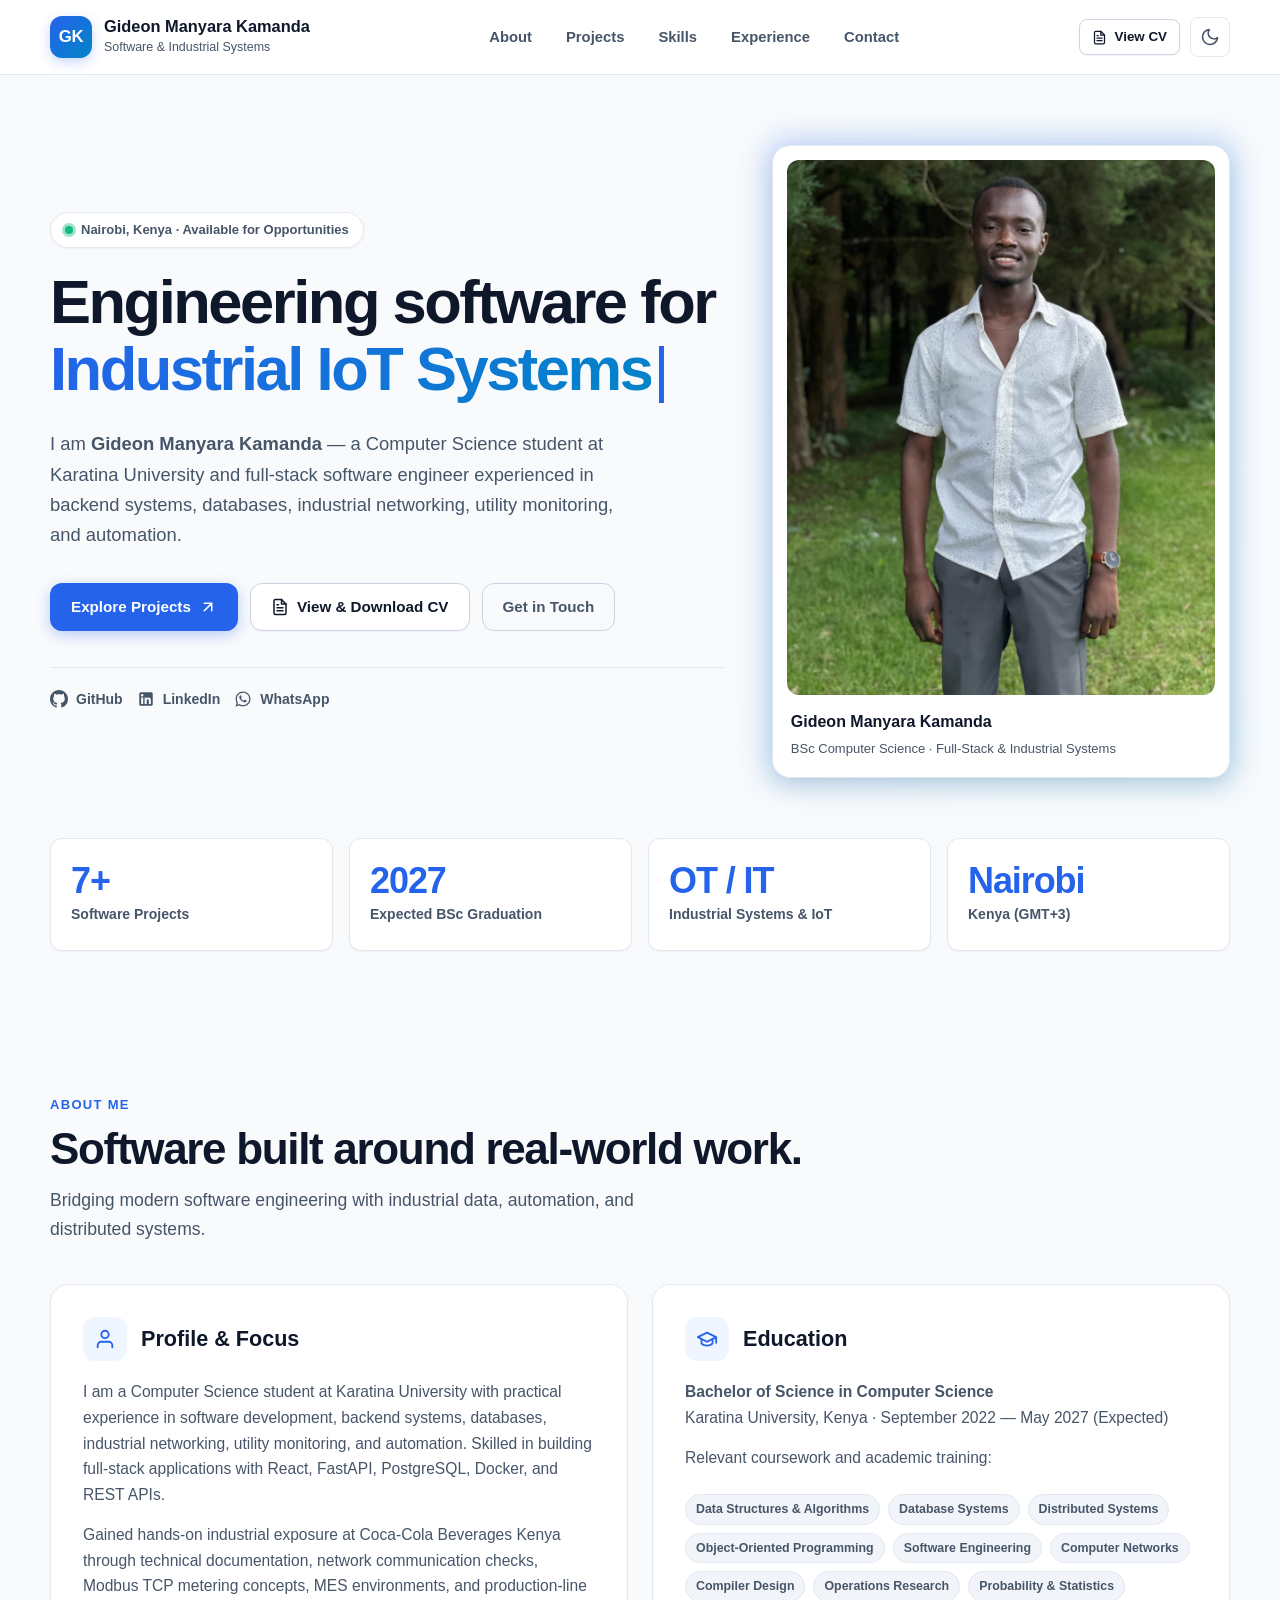
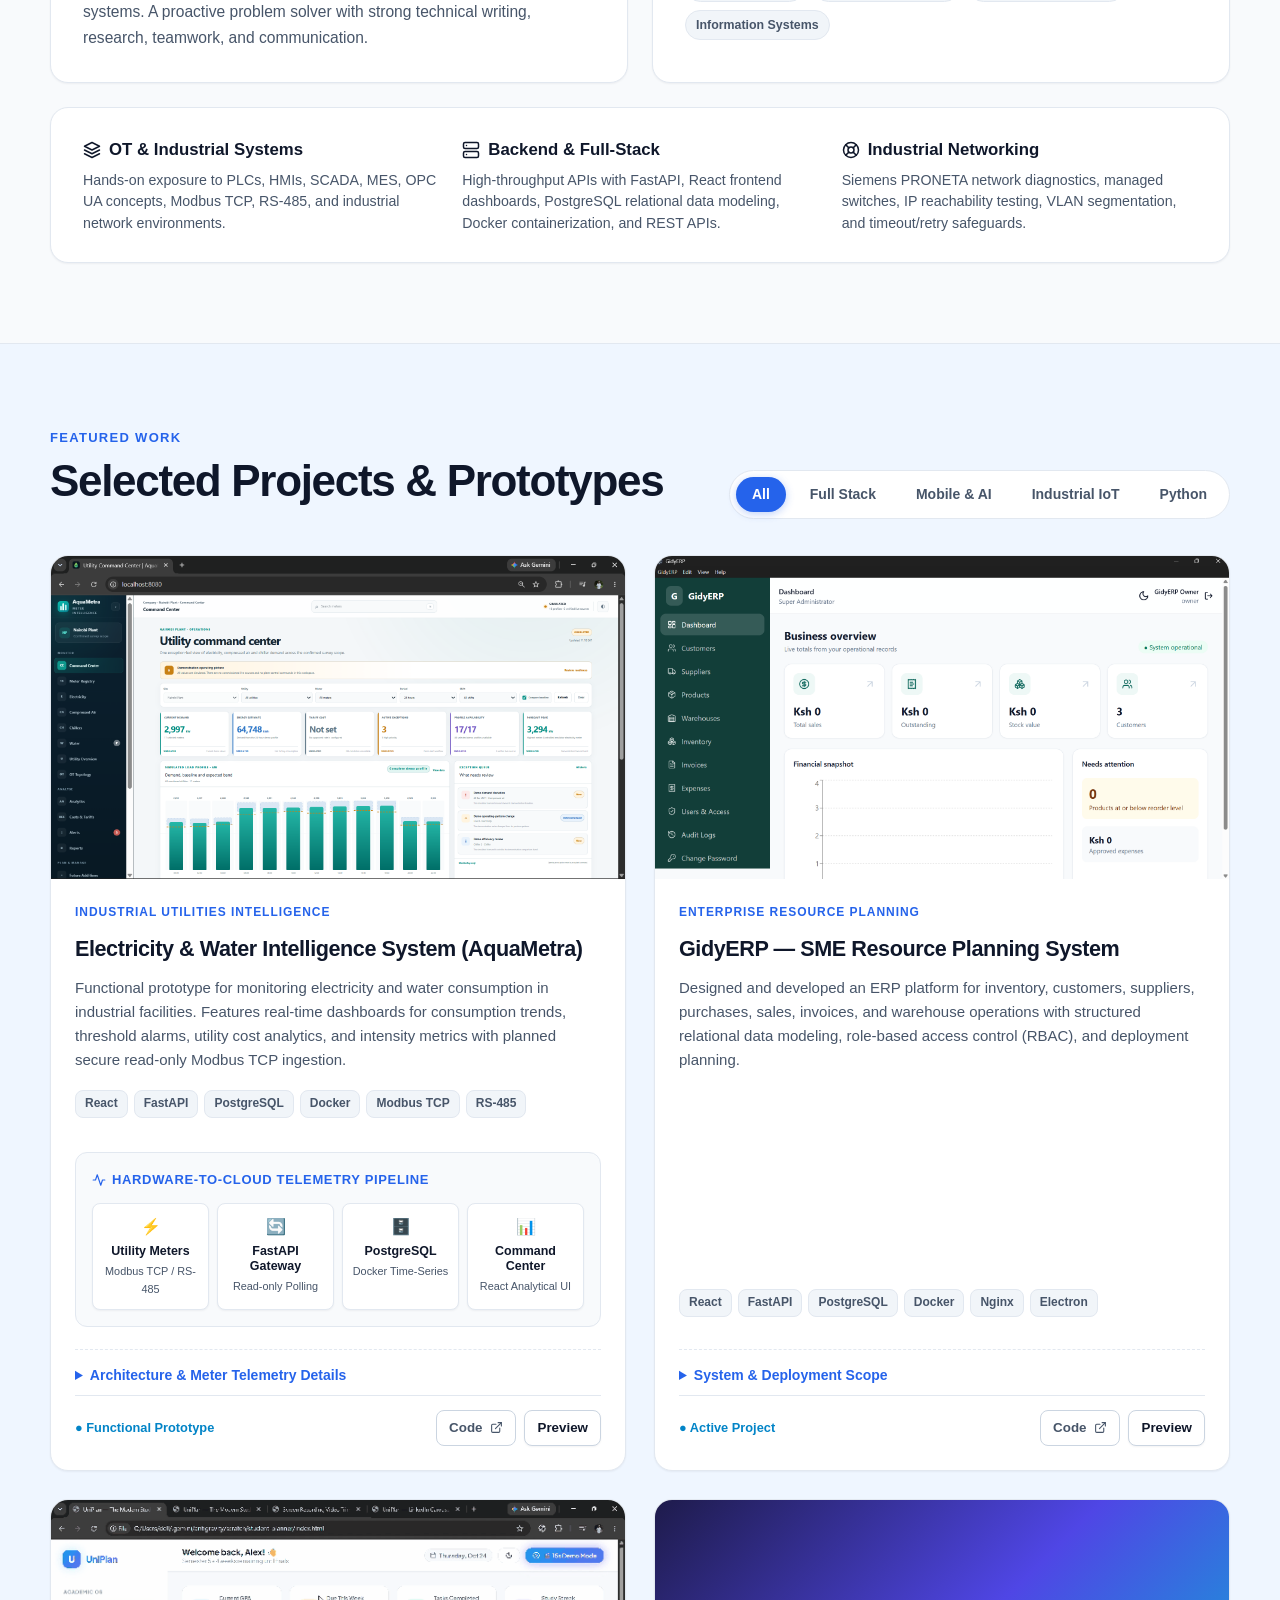
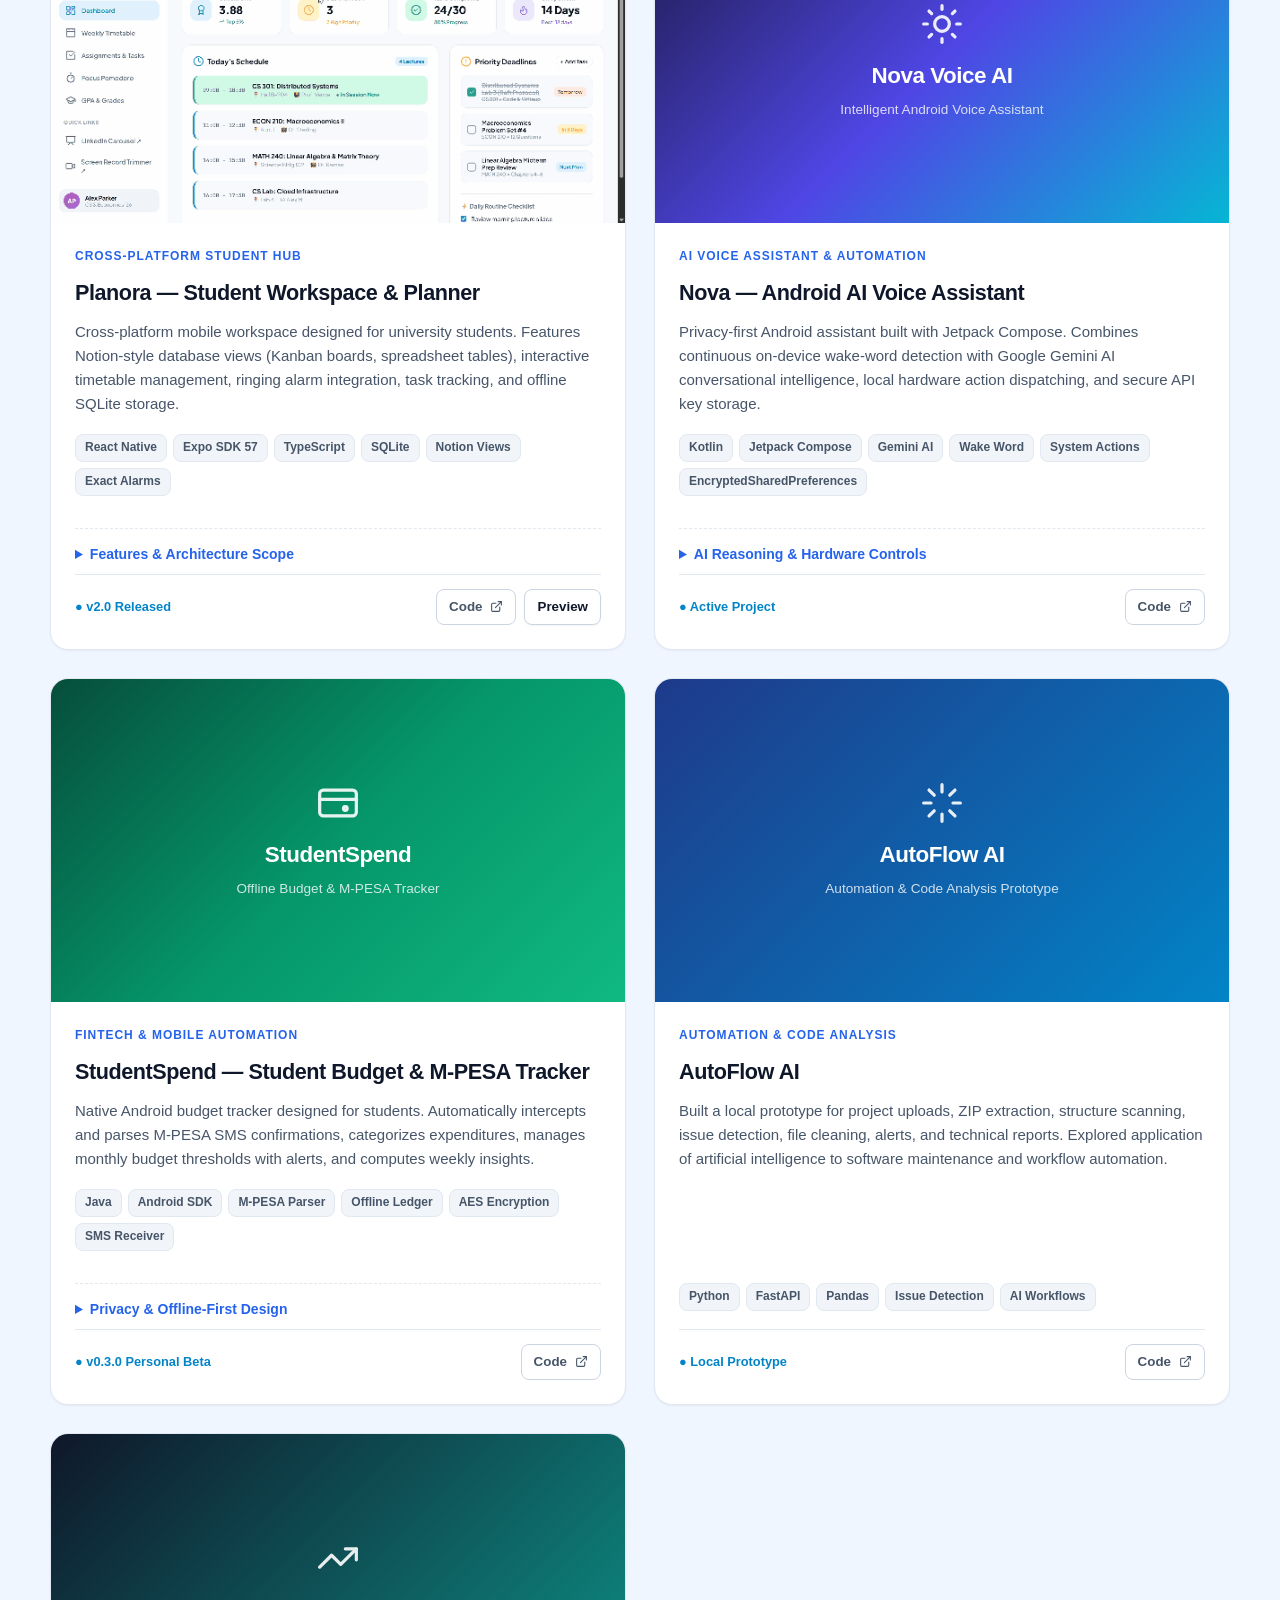
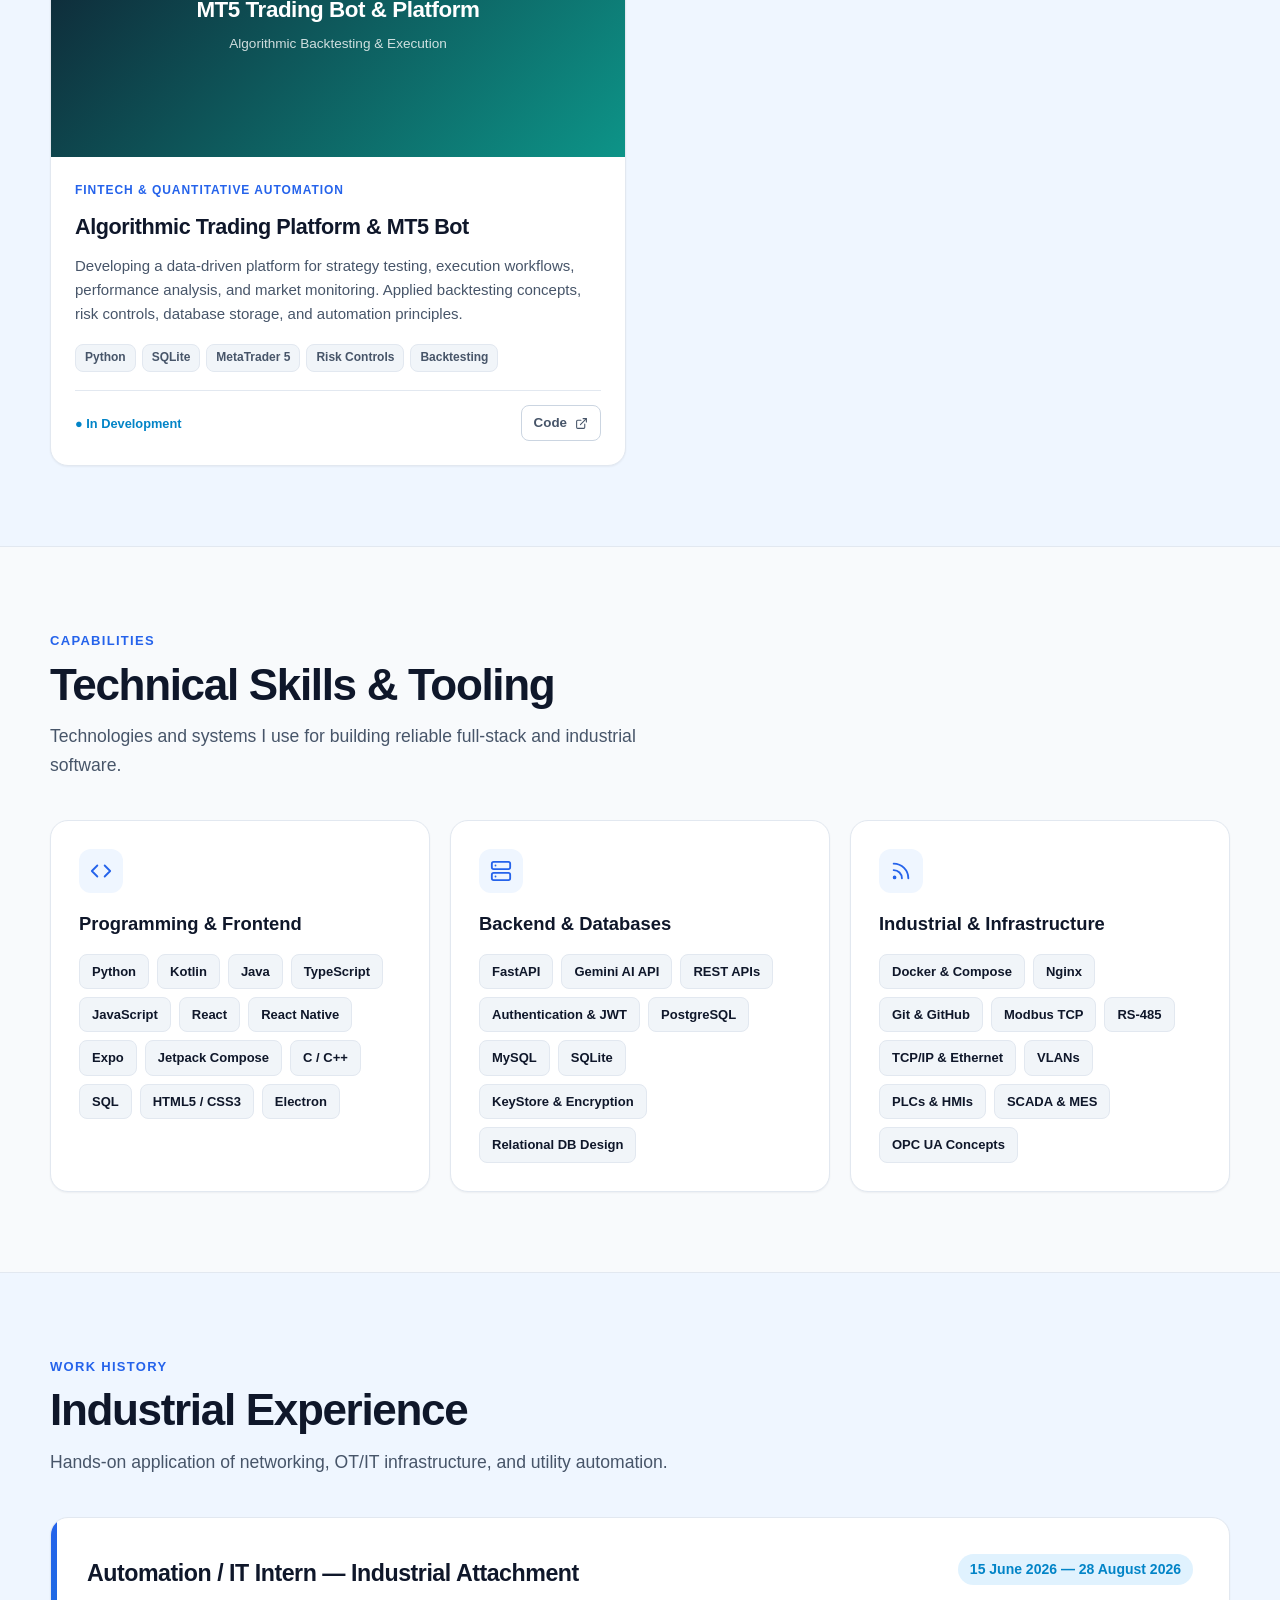
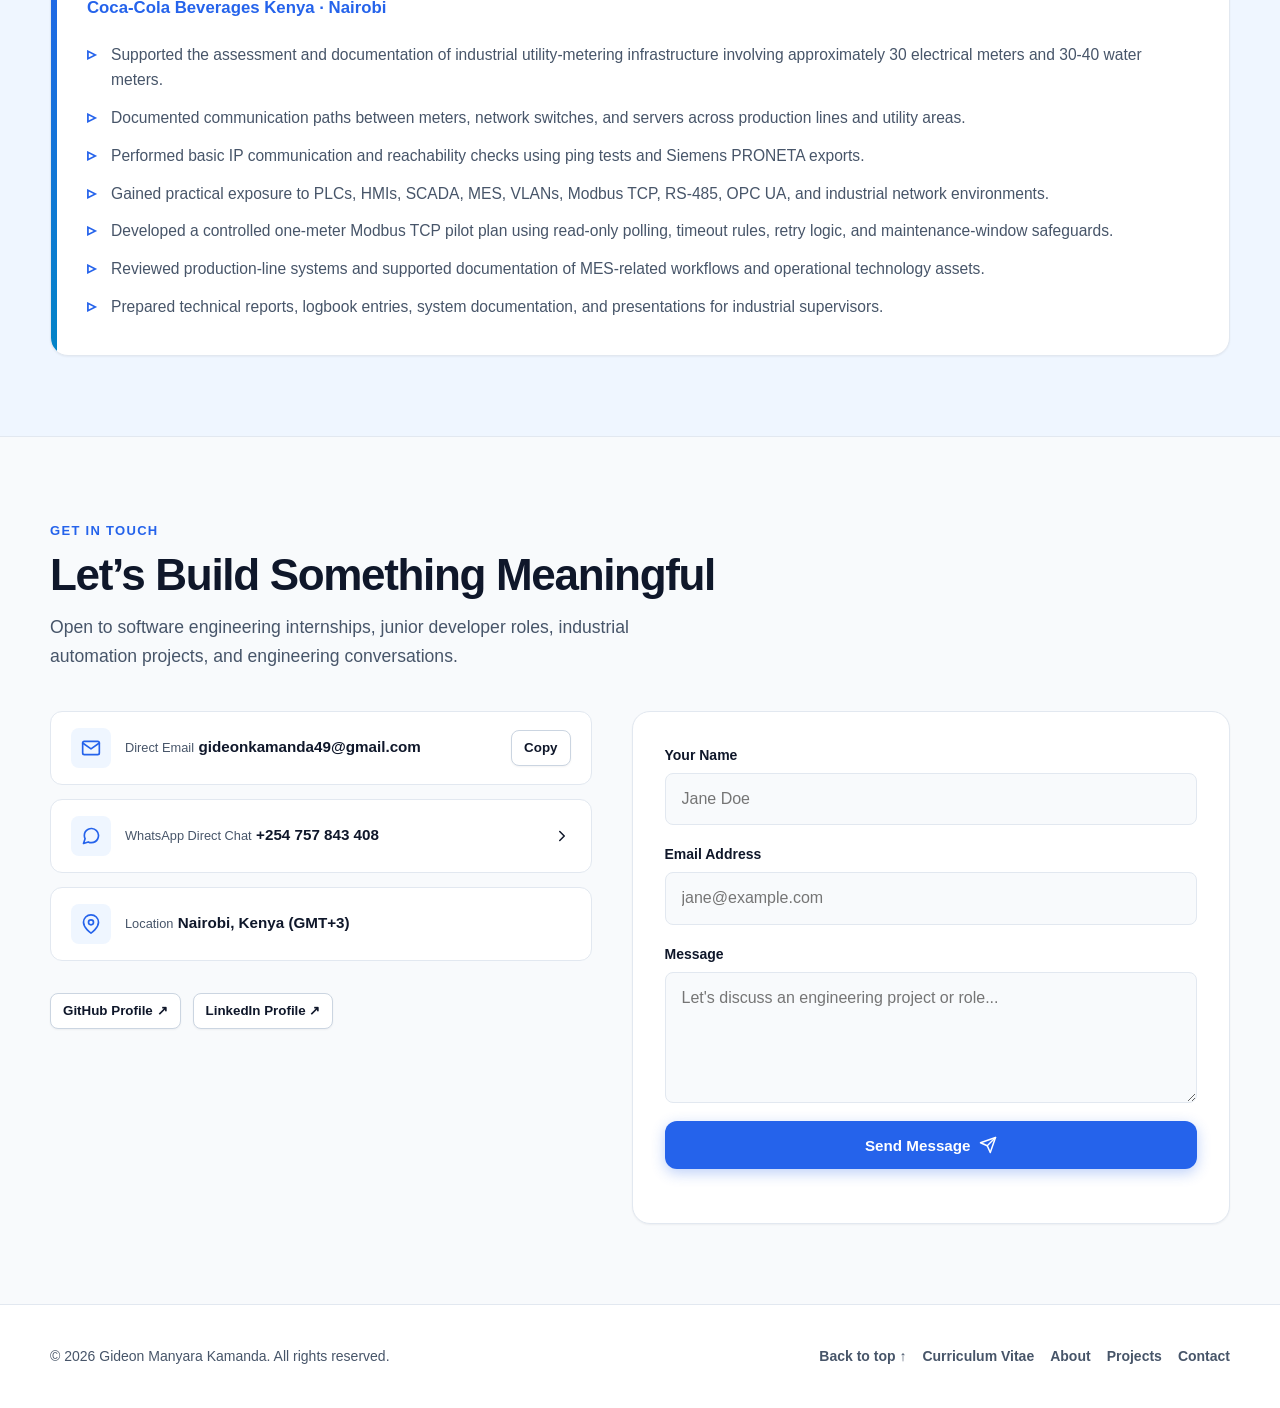
==== commit c4a4cc58: "feat: Showcase Planora, Nova, and StudentSpend apps across portfolio and CV" ====
--- a/index.html
+++ b/index.html
@@ -143,7 +143,7 @@
     <section class="container" aria-label="Key Highlights">
       <div class="stats-grid">
         <article class="stat-card">
-          <span class="stat-number">4+</span>
+          <span class="stat-number">7+</span>
           <span class="stat-label">Software Projects</span>
         </article>
         <article class="stat-card">
@@ -258,6 +258,7 @@
           <div class="filter-group" role="tablist" aria-label="Filter projects">
             <button class="filter-btn active" type="button" data-filter="all">All</button>
             <button class="filter-btn" type="button" data-filter="fullstack">Full Stack</button>
+            <button class="filter-btn" type="button" data-filter="mobile">Mobile & AI</button>
             <button class="filter-btn" type="button" data-filter="industrial">Industrial IoT</button>
             <button class="filter-btn" type="button" data-filter="python">Python</button>
           </div>
@@ -378,6 +379,137 @@
             </div>
           </article>
 
+          <!-- Project: Planora -->
+          <article class="project-card" data-category="mobile fullstack">
+            <div class="project-media" data-img-src="planora-demo.gif" data-img-title="Planora — Student Workspace & Planner" tabindex="0" role="button" aria-label="View Planora interactive demo in high resolution">
+              <img src="planora-demo.gif" alt="Planora mobile student workspace demo" loading="lazy">
+              <div class="media-overlay">
+                <svg width="20" height="20" viewBox="0 0 24 24" fill="none" stroke="currentColor" stroke-width="2" stroke-linecap="round" stroke-linejoin="round" aria-hidden="true"><circle cx="11" cy="11" r="8"></circle><line x1="21" y1="21" x2="16.65" y2="16.65"></line><line x1="11" y1="8" x2="11" y2="14"></line><line x1="8" y1="11" x2="14" y2="11"></line></svg>
+                Click to inspect demo
+              </div>
+            </div>
+            <div class="project-content">
+              <span class="project-tag">Cross-Platform Student Hub</span>
+              <h3 class="project-title">Planora — Student Workspace & Planner</h3>
+              <p class="project-desc">
+                Cross-platform mobile workspace designed for university students. Features Notion-style database views (Kanban boards, spreadsheet tables), interactive timetable management, ringing alarm integration, task tracking, and offline SQLite storage.
+              </p>
+              
+              <div class="project-tech">
+                <span class="tech-tag">React Native</span>
+                <span class="tech-tag">Expo SDK 57</span>
+                <span class="tech-tag">TypeScript</span>
+                <span class="tech-tag">SQLite</span>
+                <span class="tech-tag">Notion Views</span>
+                <span class="tech-tag">Exact Alarms</span>
+              </div>
+
+              <details class="project-details">
+                <summary>Features & Architecture Scope</summary>
+                <p>Engineered with Expo Router and local SQLite encryption. Implements calendar grid event chips, sound chime notifications, CSV/ICS timetable imports and exports, and offline-first reactive state management.</p>
+              </details>
+
+              <div class="project-footer">
+                <span class="project-status">● v2.0 Released</span>
+                <div class="project-actions">
+                  <a class="btn btn-outline btn-sm" href="https://github.com/GIDEON-glichy/Planora" target="_blank" rel="noreferrer">
+                    <span>Code</span>
+                    <svg width="13" height="13" viewBox="0 0 24 24" fill="none" stroke="currentColor" stroke-width="2" stroke-linecap="round" stroke-linejoin="round" aria-hidden="true"><path d="M18 13v6a2 2 0 0 1-2 2H5a2 2 0 0 1-2-2V8a2 2 0 0 1 2-2h6"></path><polyline points="15 3 21 3 21 9"></polyline><line x1="10" y1="14" x2="21" y2="3"></line></svg>
+                  </a>
+                  <button class="btn btn-secondary btn-sm preview-btn" type="button" data-img-src="planora-demo.gif" data-img-title="Planora — Interactive Student Workspace Demo">Preview</button>
+                </div>
+              </div>
+            </div>
+          </article>
+
+          <!-- Project: Nova -->
+          <article class="project-card" data-category="mobile">
+            <div class="project-media" style="cursor: default;">
+              <div class="project-placeholder nova">
+                <div class="placeholder-icon">
+                  <svg width="44" height="44" viewBox="0 0 24 24" fill="none" stroke="currentColor" stroke-width="1.75" stroke-linecap="round" stroke-linejoin="round" aria-hidden="true"><circle cx="12" cy="12" r="4"/><path d="M12 2v2"/><path d="M12 20v2"/><path d="m4.93 4.93 1.41 1.41"/><path d="m17.66 17.66 1.41 1.41"/><path d="M2 12h2"/><path d="M20 12h2"/><path d="m6.34 17.66-1.41 1.41"/><path d="m19.07 4.93-1.41 1.41"/></svg>
+                </div>
+                <div class="placeholder-title">Nova Voice AI</div>
+                <div class="placeholder-sub">Intelligent Android Voice Assistant</div>
+              </div>
+            </div>
+            <div class="project-content">
+              <span class="project-tag">AI Voice Assistant & Automation</span>
+              <h3 class="project-title">Nova — Android AI Voice Assistant</h3>
+              <p class="project-desc">
+                Privacy-first Android assistant built with Jetpack Compose. Combines continuous on-device wake-word detection with Google Gemini AI conversational intelligence, local hardware action dispatching, and secure API key storage.
+              </p>
+              
+              <div class="project-tech">
+                <span class="tech-tag">Kotlin</span>
+                <span class="tech-tag">Jetpack Compose</span>
+                <span class="tech-tag">Gemini AI</span>
+                <span class="tech-tag">Wake Word</span>
+                <span class="tech-tag">System Actions</span>
+                <span class="tech-tag">EncryptedSharedPreferences</span>
+              </div>
+
+              <details class="project-details">
+                <summary>AI Reasoning & Hardware Controls</summary>
+                <p>Features animated Material 3 Nova Orb visualizer, structured intent router with risk validation, hands-free hardware execution (flashlight, alarms, volume, media), and AES-256 KeyStore encryption for zero data leakage.</p>
+              </details>
+
+              <div class="project-footer">
+                <span class="project-status">● Active Project</span>
+                <div class="project-actions">
+                  <a class="btn btn-outline btn-sm" href="https://github.com/GIDEON-glichy/Nova" target="_blank" rel="noreferrer">
+                    <span>Code</span>
+                    <svg width="13" height="13" viewBox="0 0 24 24" fill="none" stroke="currentColor" stroke-width="2" stroke-linecap="round" stroke-linejoin="round" aria-hidden="true"><path d="M18 13v6a2 2 0 0 1-2 2H5a2 2 0 0 1-2-2V8a2 2 0 0 1 2-2h6"></path><polyline points="15 3 21 3 21 9"></polyline><line x1="10" y1="14" x2="21" y2="3"></line></svg>
+                  </a>
+                </div>
+              </div>
+            </div>
+          </article>
+
+          <!-- Project: StudentSpend -->
+          <article class="project-card" data-category="mobile">
+            <div class="project-media" style="cursor: default;">
+              <div class="project-placeholder studentspend">
+                <div class="placeholder-icon">
+                  <svg width="44" height="44" viewBox="0 0 24 24" fill="none" stroke="currentColor" stroke-width="1.75" stroke-linecap="round" stroke-linejoin="round" aria-hidden="true"><rect x="2" y="5" width="20" height="14" rx="2"/><line x1="2" y1="10" x2="22" y2="10"/><circle cx="16" cy="15" r="1"/></svg>
+                </div>
+                <div class="placeholder-title">StudentSpend</div>
+                <div class="placeholder-sub">Offline Budget & M-PESA Tracker</div>
+              </div>
+            </div>
+            <div class="project-content">
+              <span class="project-tag">Fintech & Mobile Automation</span>
+              <h3 class="project-title">StudentSpend — Student Budget & M-PESA Tracker</h3>
+              <p class="project-desc">
+                Native Android budget tracker designed for students. Automatically intercepts and parses M-PESA SMS confirmations, categorizes expenditures, manages monthly budget thresholds with alerts, and computes weekly insights.
+              </p>
+              
+              <div class="project-tech">
+                <span class="tech-tag">Java</span>
+                <span class="tech-tag">Android SDK</span>
+                <span class="tech-tag">M-PESA Parser</span>
+                <span class="tech-tag">Offline Ledger</span>
+                <span class="tech-tag">AES Encryption</span>
+                <span class="tech-tag">SMS Receiver</span>
+              </div>
+
+              <details class="project-details">
+                <summary>Privacy & Offline-First Design</summary>
+                <p>Zero internet permissions requested. Implements local receipt deduplication, encrypted password-protected backup/restore, custom budget alerts, and Monday-to-Sunday weekly analytics under Nairobi local time.</p>
+              </details>
+
+              <div class="project-footer">
+                <span class="project-status">● v0.3.0 Personal Beta</span>
+                <div class="project-actions">
+                  <a class="btn btn-outline btn-sm" href="https://github.com/GIDEON-glichy/StudentSpend" target="_blank" rel="noreferrer">
+                    <span>Code</span>
+                    <svg width="13" height="13" viewBox="0 0 24 24" fill="none" stroke="currentColor" stroke-width="2" stroke-linecap="round" stroke-linejoin="round" aria-hidden="true"><path d="M18 13v6a2 2 0 0 1-2 2H5a2 2 0 0 1-2-2V8a2 2 0 0 1 2-2h6"></path><polyline points="15 3 21 3 21 9"></polyline><line x1="10" y1="14" x2="21" y2="3"></line></svg>
+                  </a>
+                </div>
+              </div>
+            </div>
+          </article>
+
           <!-- Project 3: AutoFlow AI -->
           <article class="project-card" data-category="fullstack">
             <div class="project-media" style="cursor: default;">
@@ -471,14 +603,17 @@
             <h3 class="skill-card-title">Programming & Frontend</h3>
             <div class="skill-badges">
               <span class="skill-badge">Python</span>
+              <span class="skill-badge">Kotlin</span>
               <span class="skill-badge">Java</span>
+              <span class="skill-badge">TypeScript</span>
+              <span class="skill-badge">JavaScript</span>
+              <span class="skill-badge">React</span>
+              <span class="skill-badge">React Native</span>
+              <span class="skill-badge">Expo</span>
+              <span class="skill-badge">Jetpack Compose</span>
               <span class="skill-badge">C / C++</span>
-              <span class="skill-badge">JavaScript</span>
-              <span class="skill-badge">TypeScript</span>
               <span class="skill-badge">SQL</span>
-              <span class="skill-badge">React</span>
-              <span class="skill-badge">HTML5</span>
-              <span class="skill-badge">CSS3</span>
+              <span class="skill-badge">HTML5 / CSS3</span>
               <span class="skill-badge">Electron</span>
             </div>
           </article>
@@ -491,12 +626,13 @@
             <h3 class="skill-card-title">Backend & Databases</h3>
             <div class="skill-badges">
               <span class="skill-badge">FastAPI</span>
+              <span class="skill-badge">Gemini AI API</span>
               <span class="skill-badge">REST APIs</span>
-              <span class="skill-badge">Authentication</span>
-              <span class="skill-badge">API Design</span>
+              <span class="skill-badge">Authentication & JWT</span>
               <span class="skill-badge">PostgreSQL</span>
               <span class="skill-badge">MySQL</span>
               <span class="skill-badge">SQLite</span>
+              <span class="skill-badge">KeyStore & Encryption</span>
               <span class="skill-badge">Relational DB Design</span>
             </div>
           </article>
--- a/styles.css
+++ b/styles.css
@@ -799,6 +799,18 @@
 
 .project-placeholder.trading {
   background: linear-gradient(135deg, #0f172a, #0d9488);
+}
+
+.project-placeholder.nova {
+  background: linear-gradient(135deg, #1e1b4b, #4f46e5, #06b6d4);
+}
+
+.project-placeholder.studentspend {
+  background: linear-gradient(135deg, #064e3b, #059669, #10b981);
+}
+
+.project-placeholder.planora {
+  background: linear-gradient(135deg, #312e81, #4338ca, #3b82f6);
 }
 
 .placeholder-icon {
